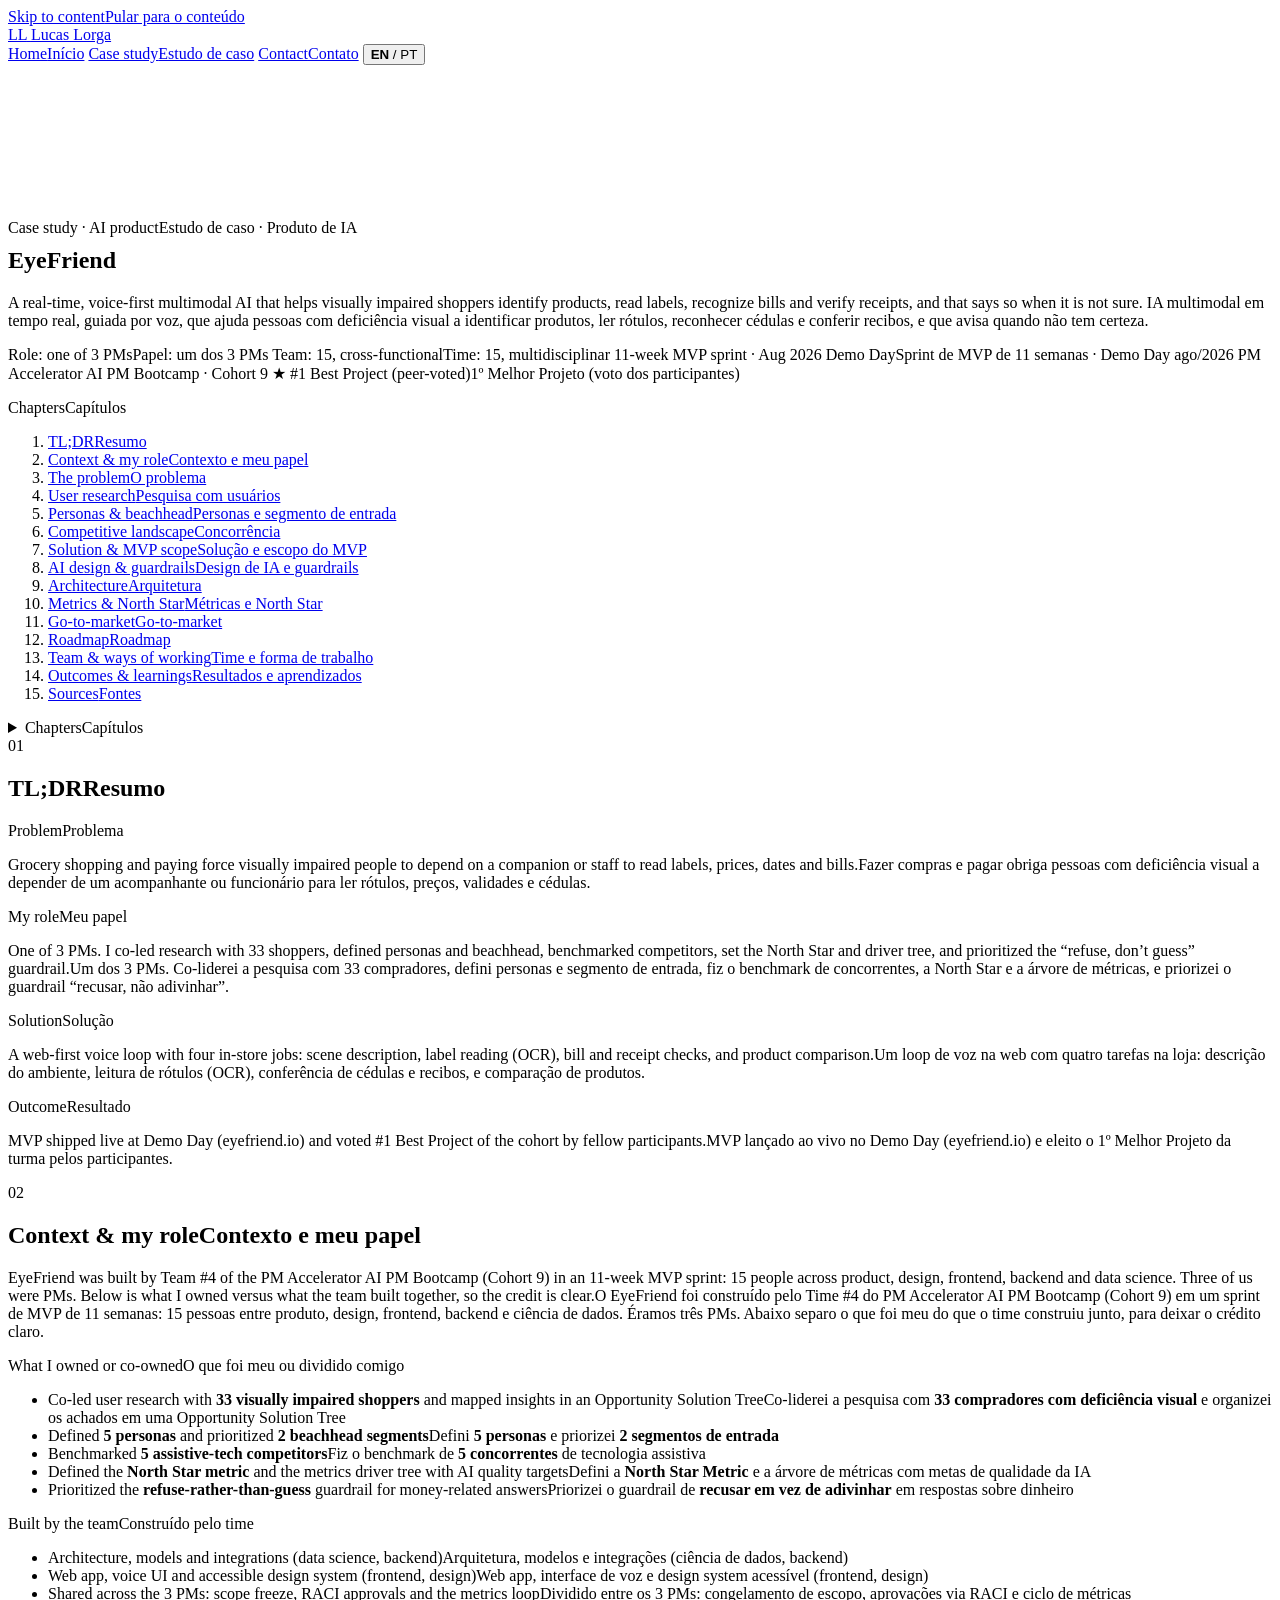
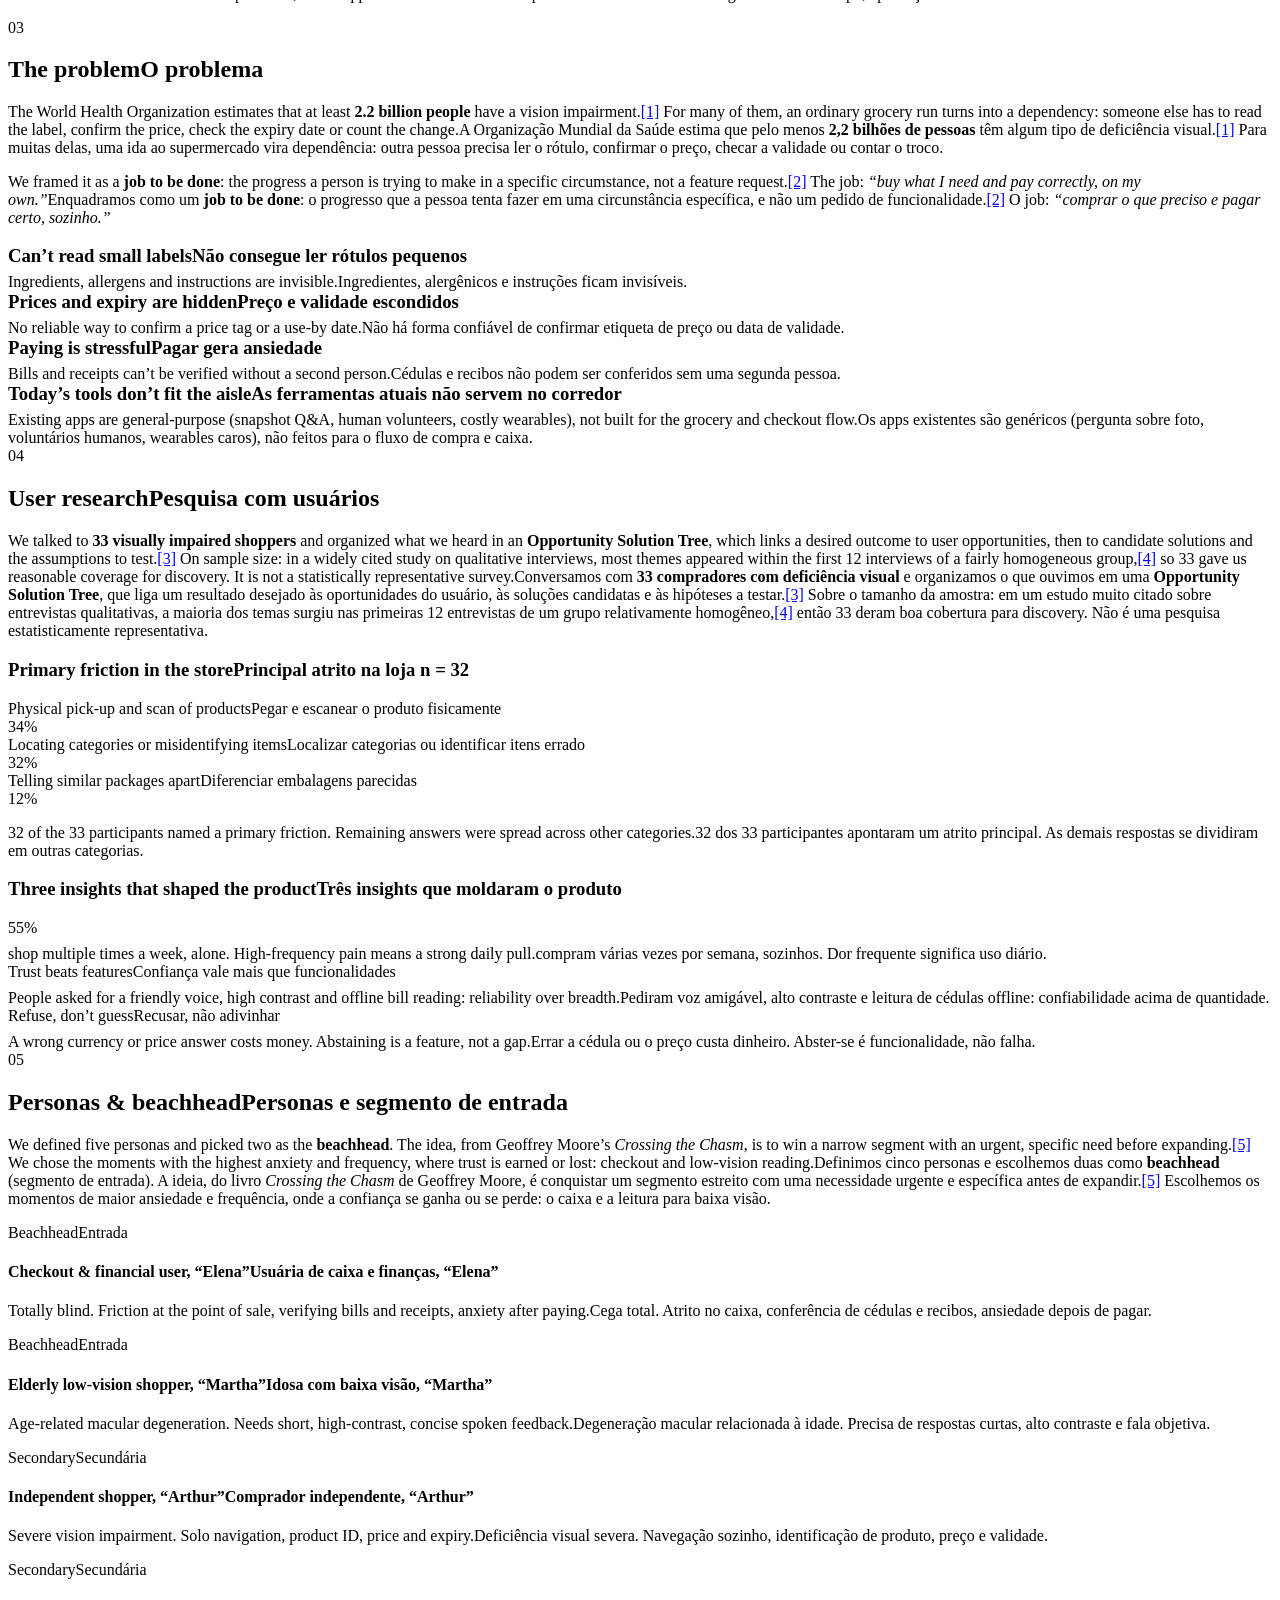
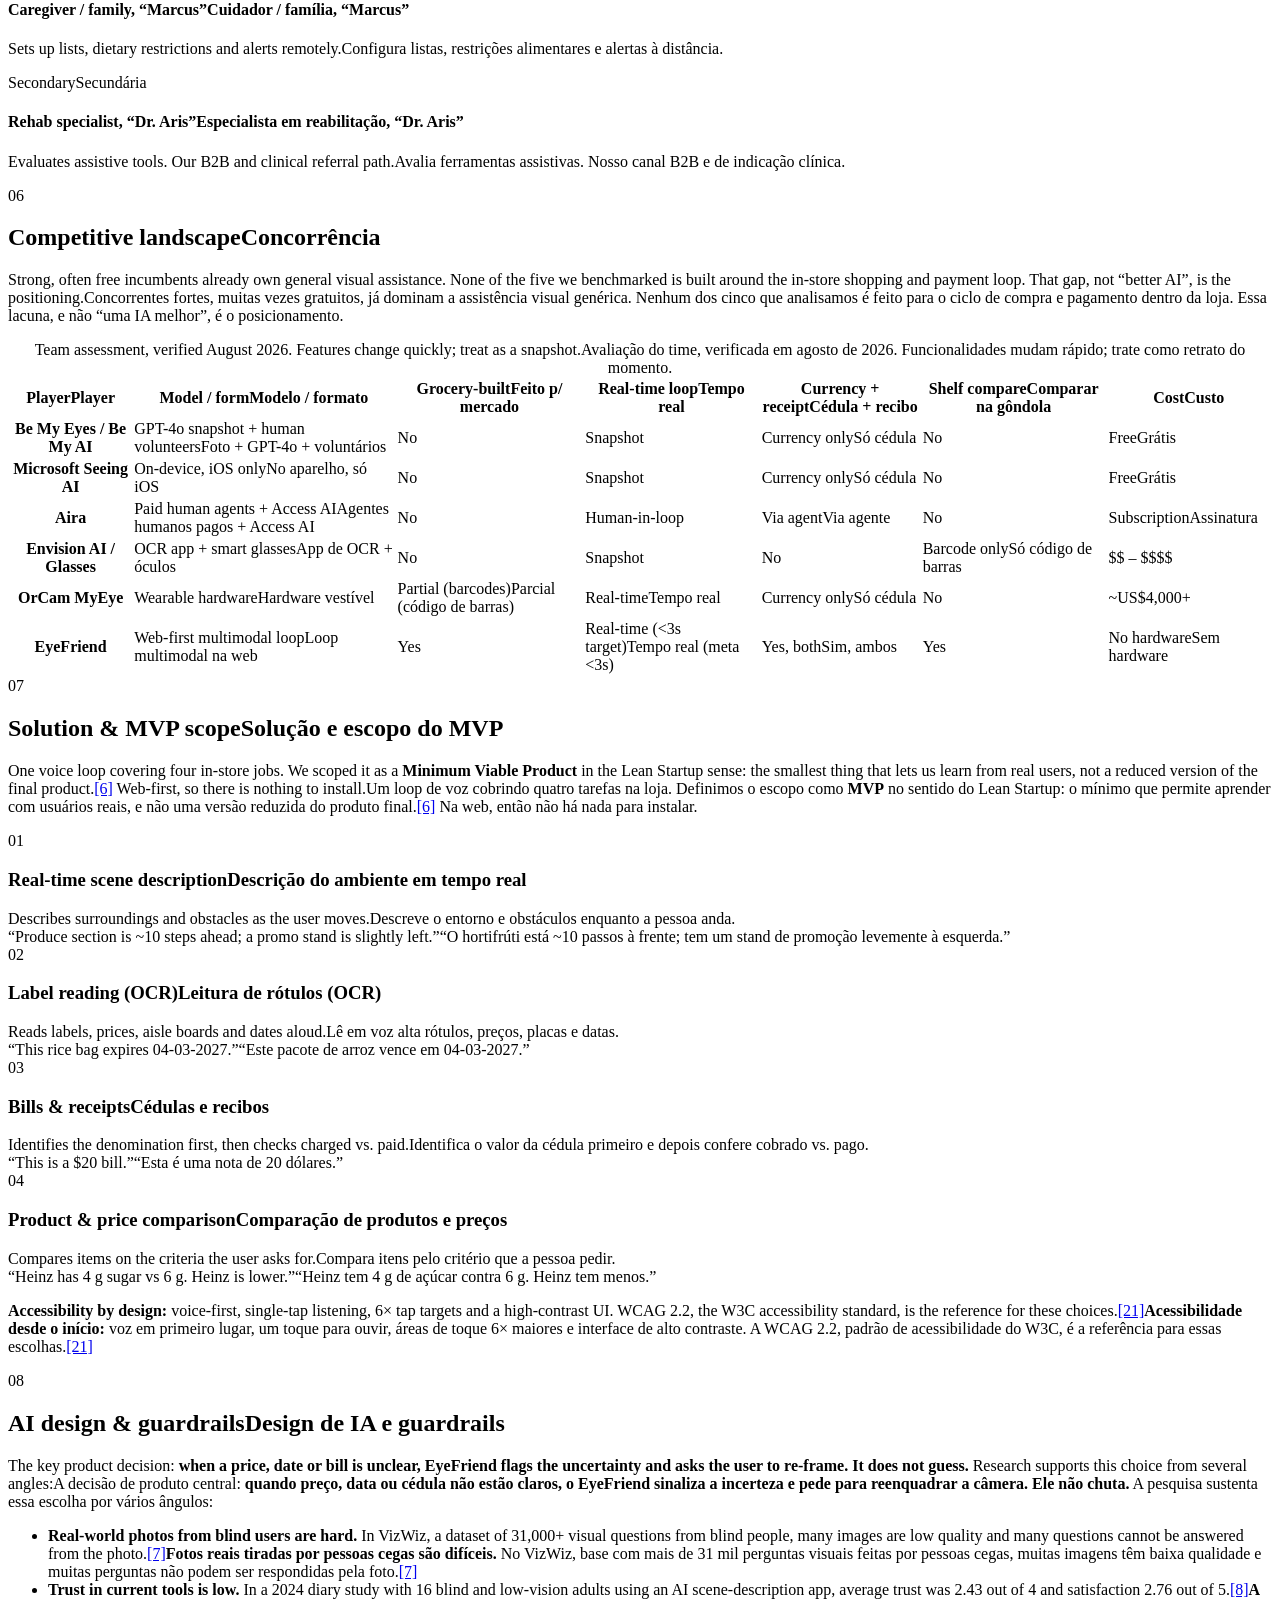
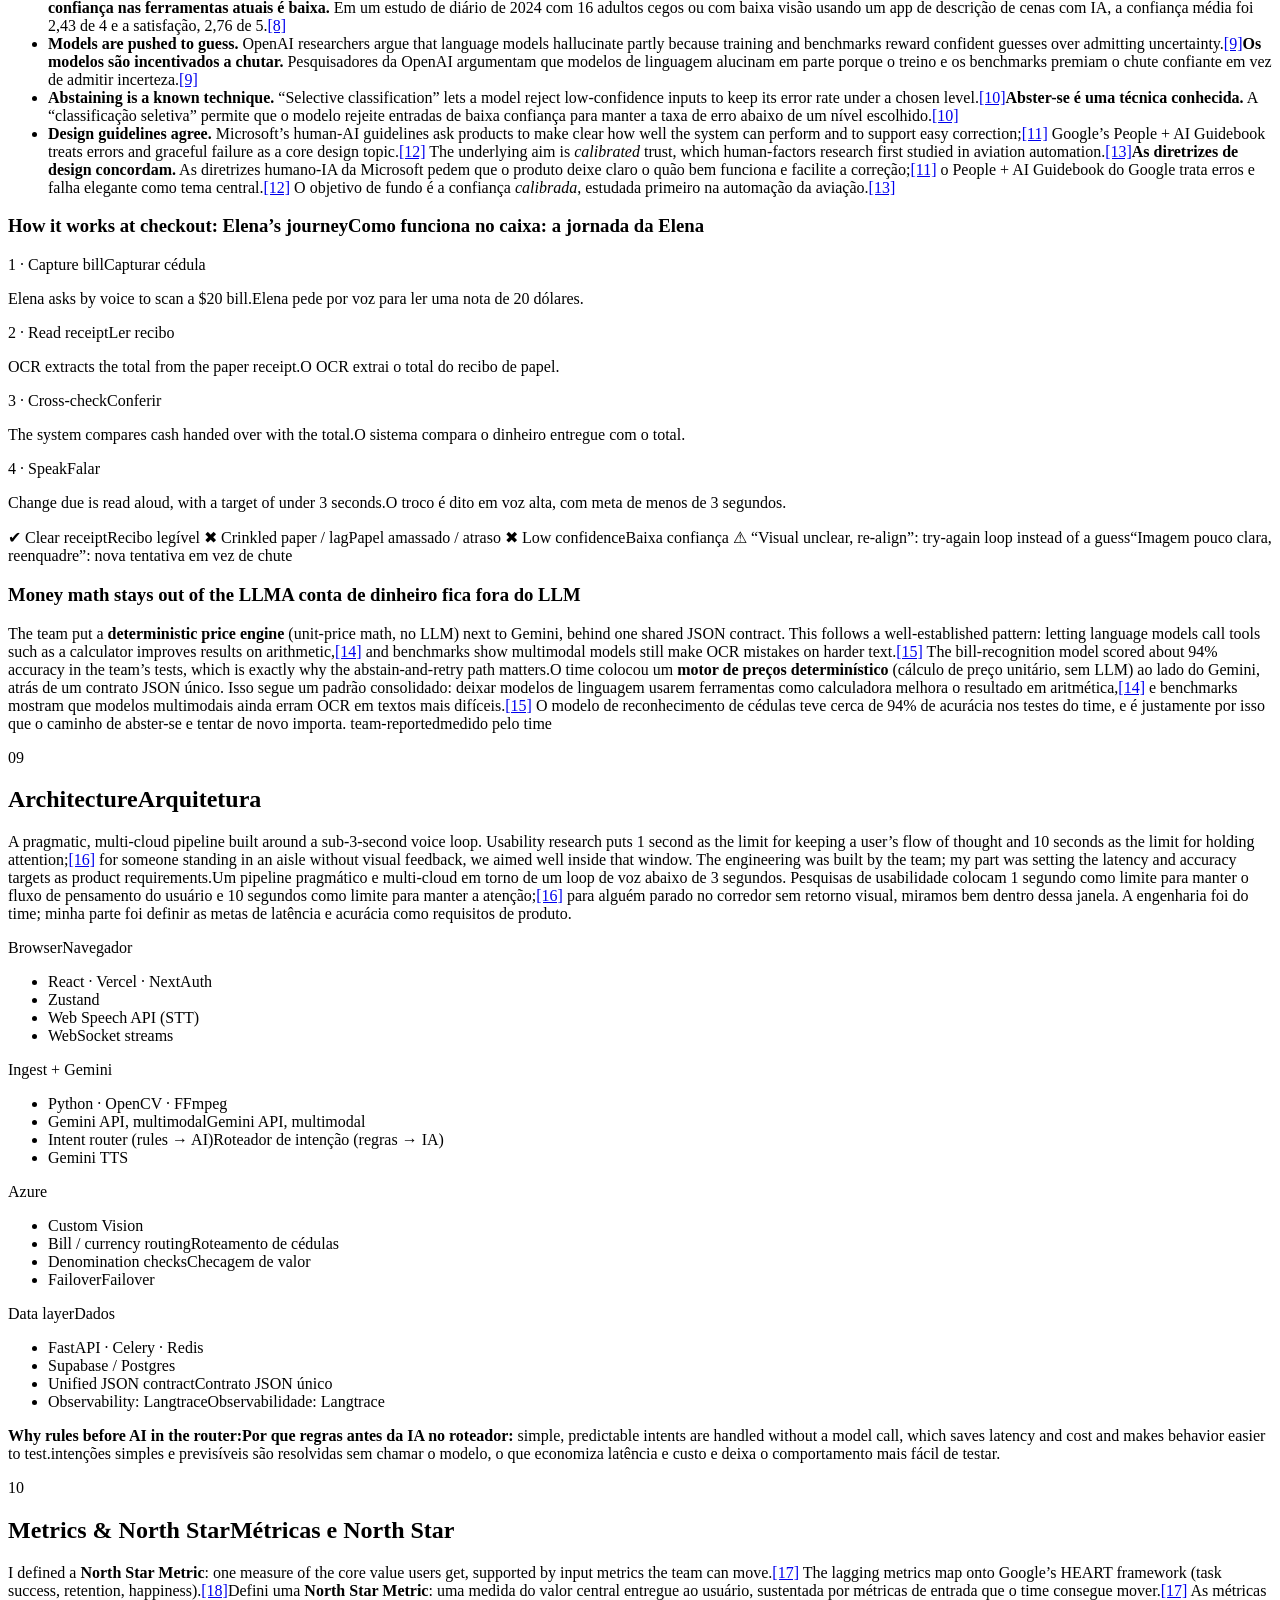
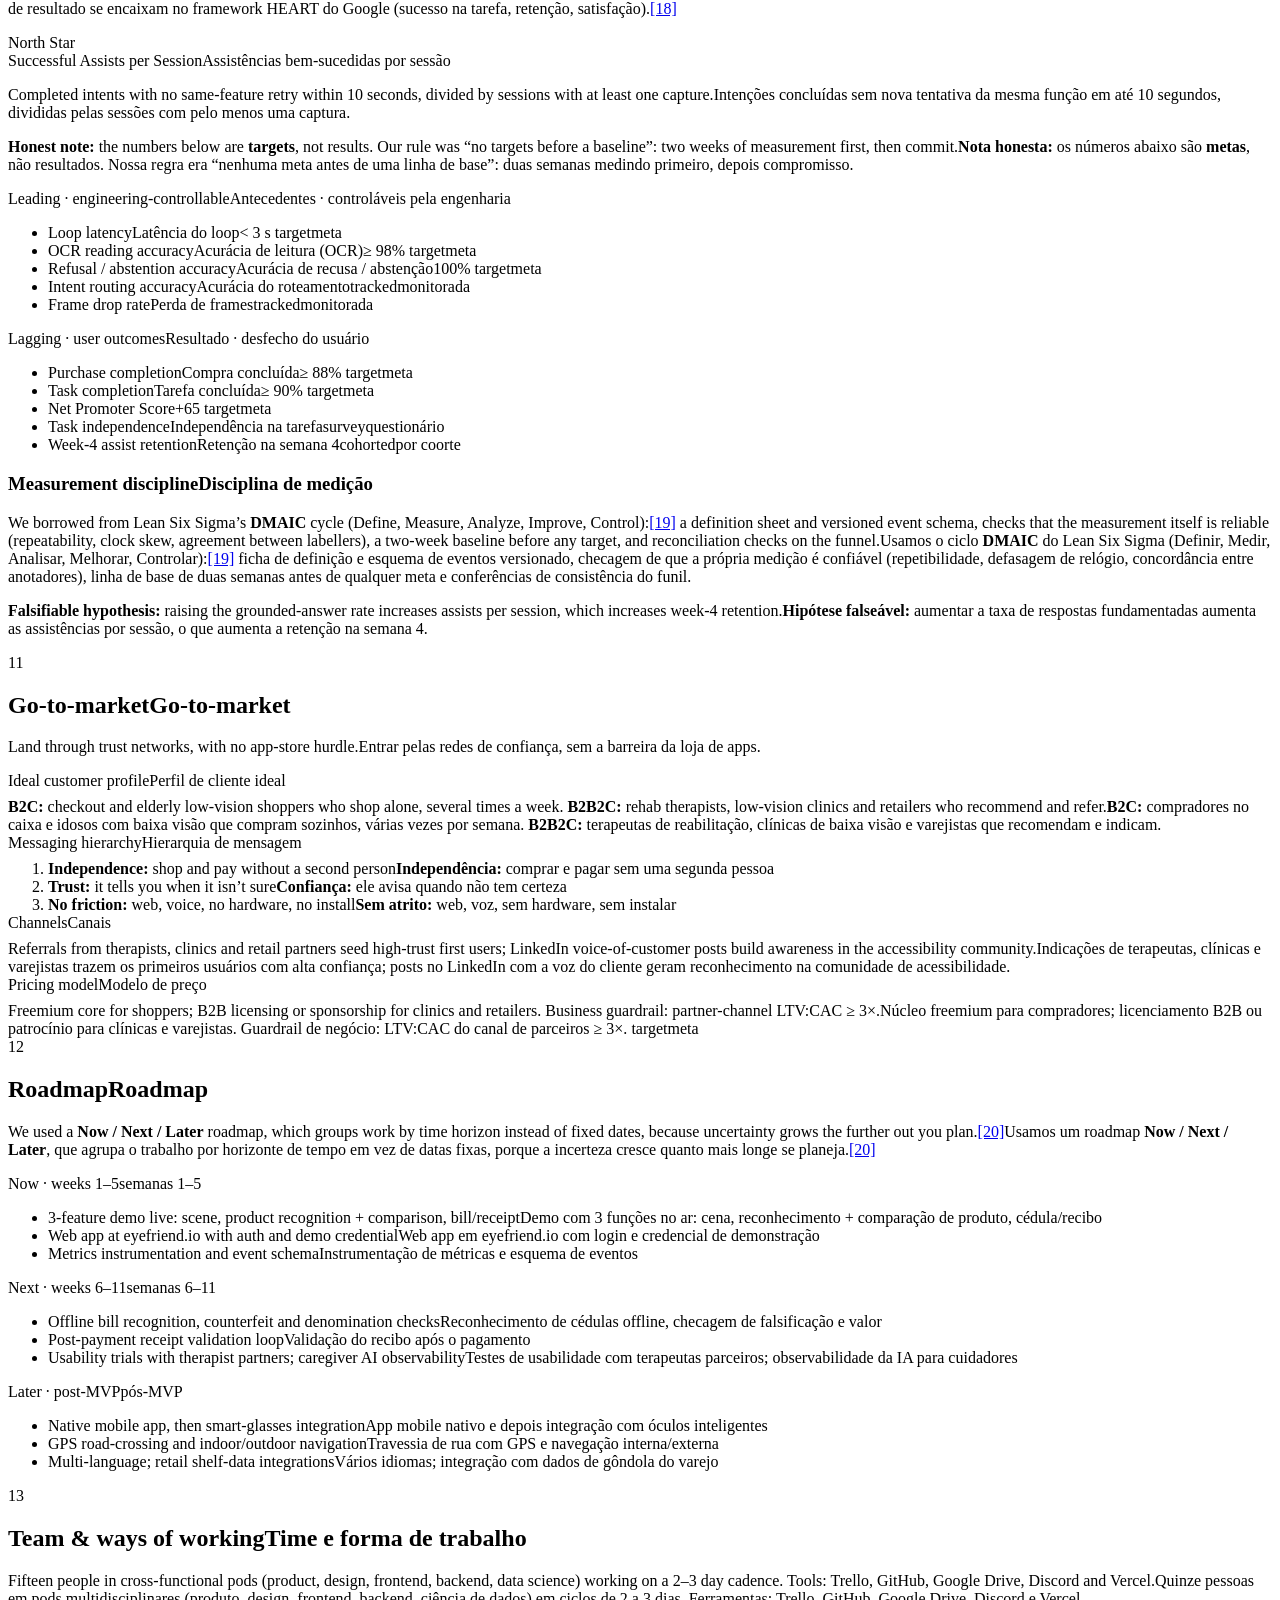
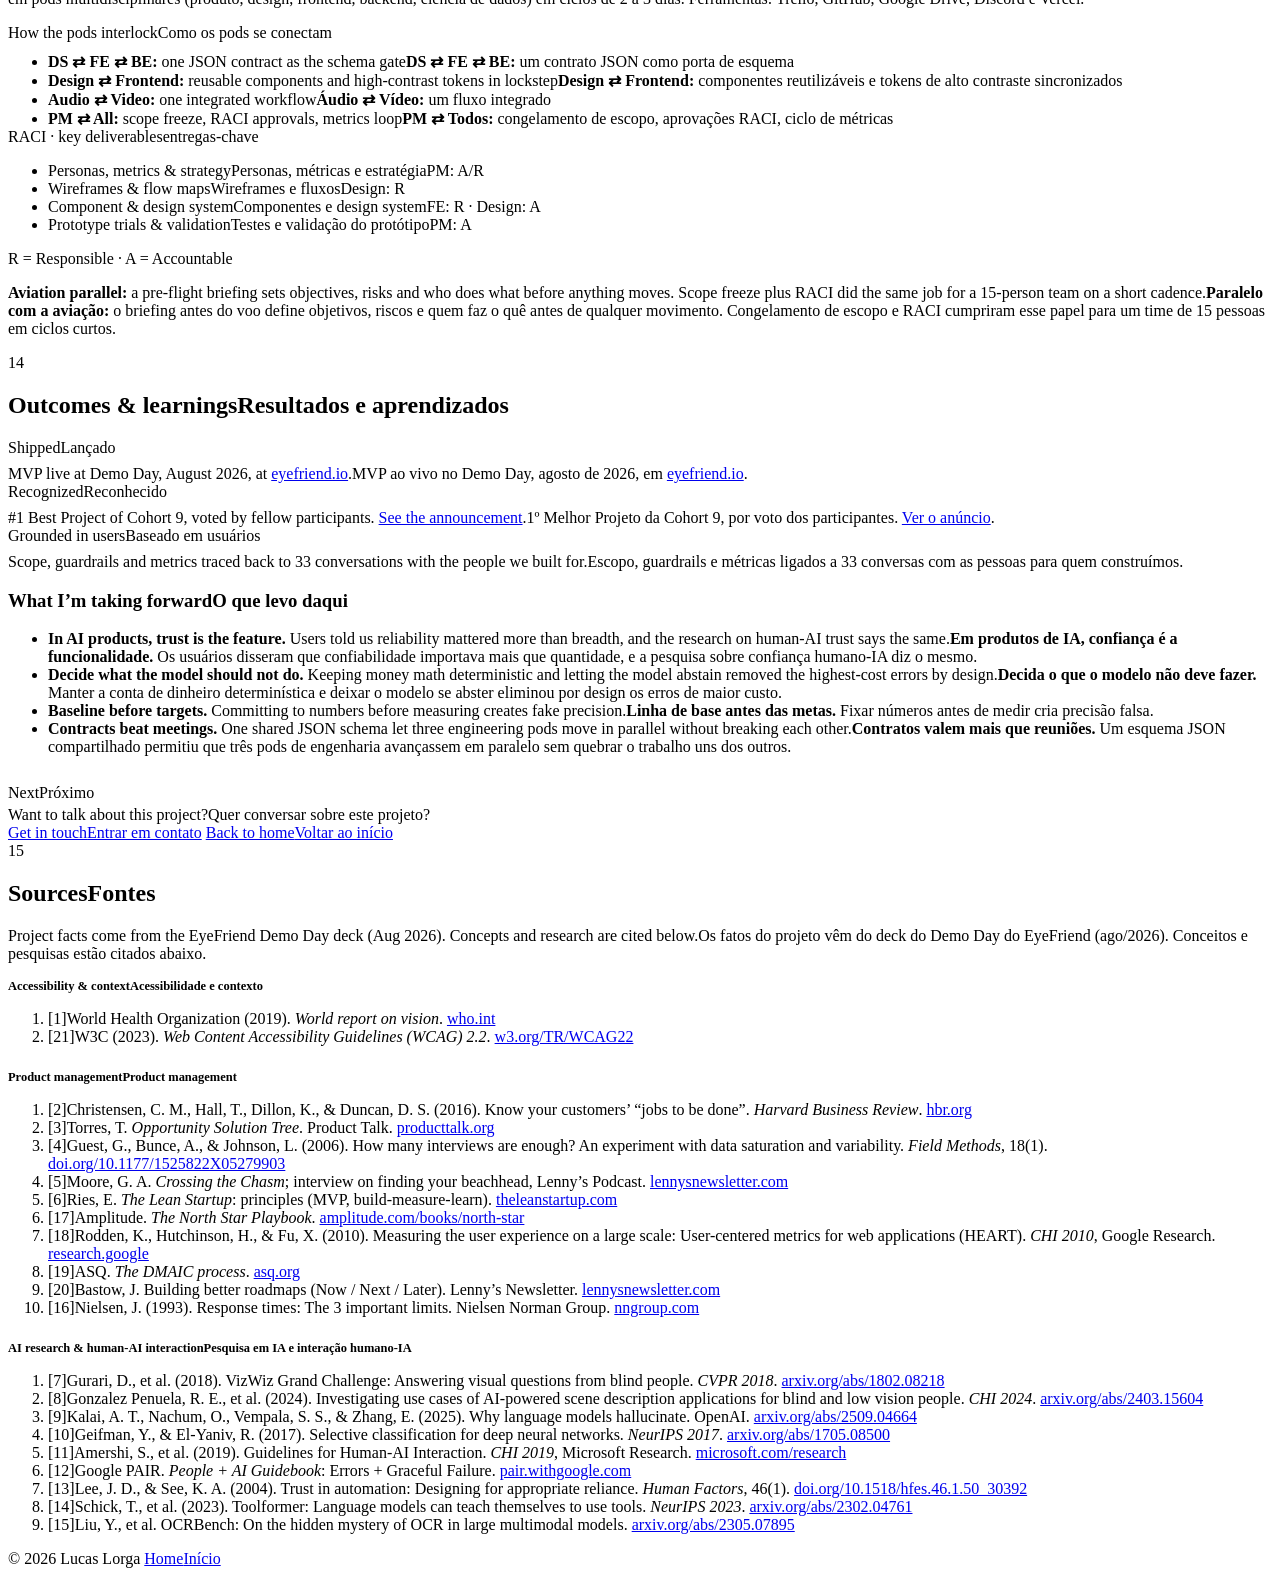
==== eyefriend.html @ 5874d895 "Add files via upload" ====
<!doctype html>
<html lang="en">
<head>
  <meta charset="utf-8">
  <meta name="viewport" content="width=device-width, initial-scale=1">
  <title>EyeFriend Case Study | Lucas Lorga</title>
  <meta name="description" content="EyeFriend: a real-time multimodal AI shopping assistant for visually impaired people. Product case study by Lucas Lorga, one of three PMs.">
  <meta name="theme-color" content="#060d18">
  <meta property="og:type" content="article">
  <meta property="og:title" content="EyeFriend Case Study | Lucas Lorga">
  <meta property="og:description" content="Discovery, guardrails and metrics for a multimodal AI assistant for visually impaired shoppers.">
  <meta property="og:image" content="assets/img/og-image.jpg">
  <link rel="icon" href="assets/img/favicon.svg" type="image/svg+xml">
  <link rel="preconnect" href="https://fonts.googleapis.com">
  <link rel="preconnect" href="https://fonts.gstatic.com" crossorigin>
  <link href="https://fonts.googleapis.com/css2?family=IBM+Plex+Mono:wght@400;500&family=IBM+Plex+Sans:wght@400;500;600&display=swap" rel="stylesheet">
  <link rel="stylesheet" href="assets/css/style.css">
</head>
<body>
  <a class="skip-link" href="#main">
    <span data-lang="en">Skip to content</span><span data-lang="pt">Pular para o conteúdo</span>
  </a>

  <header class="topbar">
    <div class="wrap topbar__inner">
      <a class="brand" href="index.html" aria-label="Lucas Lorga, home">
        <span class="brand__mark" aria-hidden="true">LL</span>
        <span>Lucas Lorga</span>
      </a>
      <nav aria-label="Main">
        <a class="nav-hide-sm" href="index.html"><span data-lang="en">Home</span><span data-lang="pt">Início</span></a>
        <a class="nav-hide-sm" href="eyefriend.html" aria-current="page"><span data-lang="en">Case study</span><span data-lang="pt">Estudo de caso</span></a>
        <a href="index.html#contact"><span data-lang="en">Contact</span><span data-lang="pt">Contato</span></a>
        <button class="lang-toggle" type="button"><b>EN</b> / PT</button>
      </nav>
    </div>
  </header>

  <!-- ================= CASE HERO ================= -->
  <section class="case-hero" aria-labelledby="case-title">
    <div class="hero__bg" aria-hidden="true"></div>
    <canvas id="fx-canvas" aria-hidden="true"></canvas>
    <div class="wrap">
      <span class="hud"><span data-lang="en">Case study · AI product</span><span data-lang="pt">Estudo de caso · Produto de IA</span></span>
      <h1 id="case-title" style="margin-top:10px">EyeFriend</h1>
      <p class="case-hero__lead">
        <span data-lang="en">A real-time, voice-first multimodal AI that helps visually impaired shoppers identify products, read labels, recognize bills and verify receipts, and that says so when it is not sure.</span>
        <span data-lang="pt">IA multimodal em tempo real, guiada por voz, que ajuda pessoas com deficiência visual a identificar produtos, ler rótulos, reconhecer cédulas e conferir recibos, e que avisa quando não tem certeza.</span>
      </p>
      <div class="case-meta">
        <span class="chip"><span data-lang="en">Role: one of 3 PMs</span><span data-lang="pt">Papel: um dos 3 PMs</span></span>
        <span class="chip"><span data-lang="en">Team: 15, cross-functional</span><span data-lang="pt">Time: 15, multidisciplinar</span></span>
        <span class="chip"><span data-lang="en">11-week MVP sprint · Aug 2026 Demo Day</span><span data-lang="pt">Sprint de MVP de 11 semanas · Demo Day ago/2026</span></span>
        <span class="chip">PM Accelerator AI PM Bootcamp · Cohort 9</span>
        <span class="chip" style="color:var(--amber);border-color:rgba(255,181,71,.45)">★ <span data-lang="en">#1 Best Project (peer-voted)</span><span data-lang="pt">1º Melhor Projeto (voto dos participantes)</span></span>
      </div>
    </div>
  </section>

  <div class="wrap">
    <div class="case-layout">

      <!-- ================= LEFT CHAPTER PANEL ================= -->
      <aside class="toc" aria-label="Chapters">
        <p class="toc__title hud"><span data-lang="en">Chapters</span><span data-lang="pt">Capítulos</span></p>
        <nav aria-label="Case study chapters">
          <ol>
            <li><a href="#tldr"><span><span data-lang="en">TL;DR</span><span data-lang="pt">Resumo</span></span></a></li>
            <li><a href="#role"><span><span data-lang="en">Context &amp; my role</span><span data-lang="pt">Contexto e meu papel</span></span></a></li>
            <li><a href="#problem"><span><span data-lang="en">The problem</span><span data-lang="pt">O problema</span></span></a></li>
            <li><a href="#research"><span><span data-lang="en">User research</span><span data-lang="pt">Pesquisa com usuários</span></span></a></li>
            <li><a href="#personas"><span><span data-lang="en">Personas &amp; beachhead</span><span data-lang="pt">Personas e segmento de entrada</span></span></a></li>
            <li><a href="#competition"><span><span data-lang="en">Competitive landscape</span><span data-lang="pt">Concorrência</span></span></a></li>
            <li><a href="#solution"><span><span data-lang="en">Solution &amp; MVP scope</span><span data-lang="pt">Solução e escopo do MVP</span></span></a></li>
            <li><a href="#guardrails"><span><span data-lang="en">AI design &amp; guardrails</span><span data-lang="pt">Design de IA e guardrails</span></span></a></li>
            <li><a href="#architecture"><span><span data-lang="en">Architecture</span><span data-lang="pt">Arquitetura</span></span></a></li>
            <li><a href="#metrics"><span><span data-lang="en">Metrics &amp; North Star</span><span data-lang="pt">Métricas e North Star</span></span></a></li>
            <li><a href="#gtm"><span><span data-lang="en">Go-to-market</span><span data-lang="pt">Go-to-market</span></span></a></li>
            <li><a href="#roadmap"><span><span data-lang="en">Roadmap</span><span data-lang="pt">Roadmap</span></span></a></li>
            <li><a href="#team"><span><span data-lang="en">Team &amp; ways of working</span><span data-lang="pt">Time e forma de trabalho</span></span></a></li>
            <li><a href="#outcomes"><span><span data-lang="en">Outcomes &amp; learnings</span><span data-lang="pt">Resultados e aprendizados</span></span></a></li>
            <li><a href="#sources"><span><span data-lang="en">Sources</span><span data-lang="pt">Fontes</span></span></a></li>
          </ol>
        </nav>
        <div class="toc__progress" aria-hidden="true"><span></span></div>
      </aside>

      <main id="main">
        <!-- Mobile chapter selector -->
        <div class="toc-mobile">
          <details>
            <summary><span data-current><span data-lang="en">Chapters</span><span data-lang="pt">Capítulos</span></span></summary>
            <nav aria-label="Case study chapters (mobile)">
              <ol>
                <li><a href="#tldr"><span><span data-lang="en">TL;DR</span><span data-lang="pt">Resumo</span></span></a></li>
                <li><a href="#role"><span><span data-lang="en">Context &amp; my role</span><span data-lang="pt">Contexto e meu papel</span></span></a></li>
                <li><a href="#problem"><span><span data-lang="en">The problem</span><span data-lang="pt">O problema</span></span></a></li>
                <li><a href="#research"><span><span data-lang="en">User research</span><span data-lang="pt">Pesquisa com usuários</span></span></a></li>
                <li><a href="#personas"><span><span data-lang="en">Personas &amp; beachhead</span><span data-lang="pt">Personas e segmento de entrada</span></span></a></li>
                <li><a href="#competition"><span><span data-lang="en">Competitive landscape</span><span data-lang="pt">Concorrência</span></span></a></li>
                <li><a href="#solution"><span><span data-lang="en">Solution &amp; MVP scope</span><span data-lang="pt">Solução e escopo do MVP</span></span></a></li>
                <li><a href="#guardrails"><span><span data-lang="en">AI design &amp; guardrails</span><span data-lang="pt">Design de IA e guardrails</span></span></a></li>
                <li><a href="#architecture"><span><span data-lang="en">Architecture</span><span data-lang="pt">Arquitetura</span></span></a></li>
                <li><a href="#metrics"><span><span data-lang="en">Metrics &amp; North Star</span><span data-lang="pt">Métricas e North Star</span></span></a></li>
                <li><a href="#gtm"><span><span data-lang="en">Go-to-market</span><span data-lang="pt">Go-to-market</span></span></a></li>
                <li><a href="#roadmap"><span><span data-lang="en">Roadmap</span><span data-lang="pt">Roadmap</span></span></a></li>
                <li><a href="#team"><span><span data-lang="en">Team &amp; ways of working</span><span data-lang="pt">Time e forma de trabalho</span></span></a></li>
                <li><a href="#outcomes"><span><span data-lang="en">Outcomes &amp; learnings</span><span data-lang="pt">Resultados e aprendizados</span></span></a></li>
                <li><a href="#sources"><span><span data-lang="en">Sources</span><span data-lang="pt">Fontes</span></span></a></li>
              </ol>
            </nav>
          </details>
        </div>

        <!-- 01 TL;DR -->
        <section class="chapter" id="tldr" aria-labelledby="h-tldr">
          <span class="chapter__num hud">01</span>
          <h2 id="h-tldr"><span data-lang="en">TL;DR</span><span data-lang="pt">Resumo</span></h2>
          <div class="tldr">
            <div class="card"><span class="hud hud--amber"><span data-lang="en">Problem</span><span data-lang="pt">Problema</span></span>
              <p><span data-lang="en">Grocery shopping and paying force visually impaired people to depend on a companion or staff to read labels, prices, dates and bills.</span><span data-lang="pt">Fazer compras e pagar obriga pessoas com deficiência visual a depender de um acompanhante ou funcionário para ler rótulos, preços, validades e cédulas.</span></p></div>
            <div class="card"><span class="hud hud--amber"><span data-lang="en">My role</span><span data-lang="pt">Meu papel</span></span>
              <p><span data-lang="en">One of 3 PMs. I co-led research with 33 shoppers, defined personas and beachhead, benchmarked competitors, set the North Star and driver tree, and prioritized the “refuse, don’t guess” guardrail.</span><span data-lang="pt">Um dos 3 PMs. Co-liderei a pesquisa com 33 compradores, defini personas e segmento de entrada, fiz o benchmark de concorrentes, a North Star e a árvore de métricas, e priorizei o guardrail “recusar, não adivinhar”.</span></p></div>
            <div class="card"><span class="hud hud--amber"><span data-lang="en">Solution</span><span data-lang="pt">Solução</span></span>
              <p><span data-lang="en">A web-first voice loop with four in-store jobs: scene description, label reading (OCR), bill and receipt checks, and product comparison.</span><span data-lang="pt">Um loop de voz na web com quatro tarefas na loja: descrição do ambiente, leitura de rótulos (OCR), conferência de cédulas e recibos, e comparação de produtos.</span></p></div>
            <div class="card"><span class="hud hud--amber"><span data-lang="en">Outcome</span><span data-lang="pt">Resultado</span></span>
              <p><span data-lang="en">MVP shipped live at Demo Day (eyefriend.io) and voted #1 Best Project of the cohort by fellow participants.</span><span data-lang="pt">MVP lançado ao vivo no Demo Day (eyefriend.io) e eleito o 1º Melhor Projeto da turma pelos participantes.</span></p></div>
          </div>
        </section>

        <!-- 02 ROLE -->
        <section class="chapter" id="role" aria-labelledby="h-role">
          <span class="chapter__num hud">02</span>
          <h2 id="h-role"><span data-lang="en">Context &amp; my role</span><span data-lang="pt">Contexto e meu papel</span></h2>
          <p><span data-lang="en">EyeFriend was built by Team #4 of the PM Accelerator AI PM Bootcamp (Cohort 9) in an 11-week MVP sprint: 15 people across product, design, frontend, backend and data science. Three of us were PMs. Below is what I owned versus what the team built together, so the credit is clear.</span><span data-lang="pt">O EyeFriend foi construído pelo Time #4 do PM Accelerator AI PM Bootcamp (Cohort 9) em um sprint de MVP de 11 semanas: 15 pessoas entre produto, design, frontend, backend e ciência de dados. Éramos três PMs. Abaixo separo o que foi meu do que o time construiu junto, para deixar o crédito claro.</span></p>
          <div class="attrib">
            <div class="card mine">
              <span class="hud hud--amber"><span data-lang="en">What I owned or co-owned</span><span data-lang="pt">O que foi meu ou dividido comigo</span></span>
              <ul>
                <li><span data-lang="en">Co-led user research with <strong>33 visually impaired shoppers</strong> and mapped insights in an Opportunity Solution Tree</span><span data-lang="pt">Co-liderei a pesquisa com <strong>33 compradores com deficiência visual</strong> e organizei os achados em uma Opportunity Solution Tree</span></li>
                <li><span data-lang="en">Defined <strong>5 personas</strong> and prioritized <strong>2 beachhead segments</strong></span><span data-lang="pt">Defini <strong>5 personas</strong> e priorizei <strong>2 segmentos de entrada</strong></span></li>
                <li><span data-lang="en">Benchmarked <strong>5 assistive-tech competitors</strong></span><span data-lang="pt">Fiz o benchmark de <strong>5 concorrentes</strong> de tecnologia assistiva</span></li>
                <li><span data-lang="en">Defined the <strong>North Star metric</strong> and the metrics driver tree with AI quality targets</span><span data-lang="pt">Defini a <strong>North Star Metric</strong> e a árvore de métricas com metas de qualidade da IA</span></li>
                <li><span data-lang="en">Prioritized the <strong>refuse-rather-than-guess</strong> guardrail for money-related answers</span><span data-lang="pt">Priorizei o guardrail de <strong>recusar em vez de adivinhar</strong> em respostas sobre dinheiro</span></li>
              </ul>
            </div>
            <div class="card">
              <span class="hud"><span data-lang="en">Built by the team</span><span data-lang="pt">Construído pelo time</span></span>
              <ul>
                <li><span data-lang="en">Architecture, models and integrations (data science, backend)</span><span data-lang="pt">Arquitetura, modelos e integrações (ciência de dados, backend)</span></li>
                <li><span data-lang="en">Web app, voice UI and accessible design system (frontend, design)</span><span data-lang="pt">Web app, interface de voz e design system acessível (frontend, design)</span></li>
                <li><span data-lang="en">Shared across the 3 PMs: scope freeze, RACI approvals and the metrics loop</span><span data-lang="pt">Dividido entre os 3 PMs: congelamento de escopo, aprovações via RACI e ciclo de métricas</span></li>
              </ul>
            </div>
          </div>
        </section>

        <!-- 03 PROBLEM -->
        <section class="chapter" id="problem" aria-labelledby="h-problem">
          <span class="chapter__num hud">03</span>
          <h2 id="h-problem"><span data-lang="en">The problem</span><span data-lang="pt">O problema</span></h2>
          <p><span data-lang="en">The World Health Organization estimates that at least <strong>2.2 billion people</strong> have a vision impairment.<span class="cite"><a href="#src-1" aria-label="Source 1">[1]</a></span> For many of them, an ordinary grocery run turns into a dependency: someone else has to read the label, confirm the price, check the expiry date or count the change.</span><span data-lang="pt">A Organização Mundial da Saúde estima que pelo menos <strong>2,2 bilhões de pessoas</strong> têm algum tipo de deficiência visual.<span class="cite"><a href="#src-1" aria-label="Fonte 1">[1]</a></span> Para muitas delas, uma ida ao supermercado vira dependência: outra pessoa precisa ler o rótulo, confirmar o preço, checar a validade ou contar o troco.</span></p>
          <p><span data-lang="en">We framed it as a <strong>job to be done</strong>: the progress a person is trying to make in a specific circumstance, not a feature request.<span class="cite"><a href="#src-2" aria-label="Source 2">[2]</a></span> The job: <em>“buy what I need and pay correctly, on my own.”</em></span><span data-lang="pt">Enquadramos como um <strong>job to be done</strong>: o progresso que a pessoa tenta fazer em uma circunstância específica, e não um pedido de funcionalidade.<span class="cite"><a href="#src-2" aria-label="Fonte 2">[2]</a></span> O job: <em>“comprar o que preciso e pagar certo, sozinho.”</em></span></p>
          <div class="grid-2" style="margin-top:18px">
            <div class="card"><h3 style="margin:0"><span data-lang="en">Can’t read small labels</span><span data-lang="pt">Não consegue ler rótulos pequenos</span></h3><p style="margin:6px 0 0"><span data-lang="en">Ingredients, allergens and instructions are invisible.</span><span data-lang="pt">Ingredientes, alergênicos e instruções ficam invisíveis.</span></p></div>
            <div class="card"><h3 style="margin:0"><span data-lang="en">Prices and expiry are hidden</span><span data-lang="pt">Preço e validade escondidos</span></h3><p style="margin:6px 0 0"><span data-lang="en">No reliable way to confirm a price tag or a use-by date.</span><span data-lang="pt">Não há forma confiável de confirmar etiqueta de preço ou data de validade.</span></p></div>
            <div class="card"><h3 style="margin:0"><span data-lang="en">Paying is stressful</span><span data-lang="pt">Pagar gera ansiedade</span></h3><p style="margin:6px 0 0"><span data-lang="en">Bills and receipts can’t be verified without a second person.</span><span data-lang="pt">Cédulas e recibos não podem ser conferidos sem uma segunda pessoa.</span></p></div>
            <div class="card"><h3 style="margin:0"><span data-lang="en">Today’s tools don’t fit the aisle</span><span data-lang="pt">As ferramentas atuais não servem no corredor</span></h3><p style="margin:6px 0 0"><span data-lang="en">Existing apps are general-purpose (snapshot Q&amp;A, human volunteers, costly wearables), not built for the grocery and checkout flow.</span><span data-lang="pt">Os apps existentes são genéricos (pergunta sobre foto, voluntários humanos, wearables caros), não feitos para o fluxo de compra e caixa.</span></p></div>
          </div>
        </section>

        <!-- 04 RESEARCH -->
        <section class="chapter" id="research" aria-labelledby="h-research">
          <span class="chapter__num hud">04</span>
          <h2 id="h-research"><span data-lang="en">User research</span><span data-lang="pt">Pesquisa com usuários</span></h2>
          <p><span data-lang="en">We talked to <strong>33 visually impaired shoppers</strong> and organized what we heard in an <strong>Opportunity Solution Tree</strong>, which links a desired outcome to user opportunities, then to candidate solutions and the assumptions to test.<span class="cite"><a href="#src-3" aria-label="Source 3">[3]</a></span> On sample size: in a widely cited study on qualitative interviews, most themes appeared within the first 12 interviews of a fairly homogeneous group,<span class="cite"><a href="#src-4" aria-label="Source 4">[4]</a></span> so 33 gave us reasonable coverage for discovery. It is not a statistically representative survey.</span><span data-lang="pt">Conversamos com <strong>33 compradores com deficiência visual</strong> e organizamos o que ouvimos em uma <strong>Opportunity Solution Tree</strong>, que liga um resultado desejado às oportunidades do usuário, às soluções candidatas e às hipóteses a testar.<span class="cite"><a href="#src-3" aria-label="Fonte 3">[3]</a></span> Sobre o tamanho da amostra: em um estudo muito citado sobre entrevistas qualitativas, a maioria dos temas surgiu nas primeiras 12 entrevistas de um grupo relativamente homogêneo,<span class="cite"><a href="#src-4" aria-label="Fonte 4">[4]</a></span> então 33 deram boa cobertura para discovery. Não é uma pesquisa estatisticamente representativa.</span></p>

          <h3><span data-lang="en">Primary friction in the store</span><span data-lang="pt">Principal atrito na loja</span> <span class="label-tag label-tag--measured">n = 32</span></h3>
          <div class="bars" role="list">
            <div class="bar__row" role="listitem">
              <span class="bar__label"><span data-lang="en">Physical pick-up and scan of products</span><span data-lang="pt">Pegar e escanear o produto fisicamente</span></span>
              <div class="bar__track"><div class="bar__fill" data-value="34"></div></div><span class="bar__val">34%</span>
            </div>
            <div class="bar__row" role="listitem">
              <span class="bar__label"><span data-lang="en">Locating categories or misidentifying items</span><span data-lang="pt">Localizar categorias ou identificar itens errado</span></span>
              <div class="bar__track"><div class="bar__fill" data-value="32"></div></div><span class="bar__val">32%</span>
            </div>
            <div class="bar__row" role="listitem">
              <span class="bar__label"><span data-lang="en">Telling similar packages apart</span><span data-lang="pt">Diferenciar embalagens parecidas</span></span>
              <div class="bar__track"><div class="bar__fill" data-value="12"></div></div><span class="bar__val">12%</span>
            </div>
          </div>
          <p class="footnote"><span data-lang="en">32 of the 33 participants named a primary friction. Remaining answers were spread across other categories.</span><span data-lang="pt">32 dos 33 participantes apontaram um atrito principal. As demais respostas se dividiram em outras categorias.</span></p>

          <h3><span data-lang="en">Three insights that shaped the product</span><span data-lang="pt">Três insights que moldaram o produto</span></h3>
          <div class="grid-3">
            <div class="card"><span class="hud">55%</span><p style="margin:8px 0 0"><span data-lang="en">shop multiple times a week, alone. High-frequency pain means a strong daily pull.</span><span data-lang="pt">compram várias vezes por semana, sozinhos. Dor frequente significa uso diário.</span></p></div>
            <div class="card"><span class="hud"><span data-lang="en">Trust beats features</span><span data-lang="pt">Confiança vale mais que funcionalidades</span></span><p style="margin:8px 0 0"><span data-lang="en">People asked for a friendly voice, high contrast and offline bill reading: reliability over breadth.</span><span data-lang="pt">Pediram voz amigável, alto contraste e leitura de cédulas offline: confiabilidade acima de quantidade.</span></p></div>
            <div class="card"><span class="hud"><span data-lang="en">Refuse, don’t guess</span><span data-lang="pt">Recusar, não adivinhar</span></span><p style="margin:8px 0 0"><span data-lang="en">A wrong currency or price answer costs money. Abstaining is a feature, not a gap.</span><span data-lang="pt">Errar a cédula ou o preço custa dinheiro. Abster-se é funcionalidade, não falha.</span></p></div>
          </div>
        </section>

        <!-- 05 PERSONAS -->
        <section class="chapter" id="personas" aria-labelledby="h-personas">
          <span class="chapter__num hud">05</span>
          <h2 id="h-personas"><span data-lang="en">Personas &amp; beachhead</span><span data-lang="pt">Personas e segmento de entrada</span></h2>
          <p><span data-lang="en">We defined five personas and picked two as the <strong>beachhead</strong>. The idea, from Geoffrey Moore’s <em>Crossing the Chasm</em>, is to win a narrow segment with an urgent, specific need before expanding.<span class="cite"><a href="#src-5" aria-label="Source 5">[5]</a></span> We chose the moments with the highest anxiety and frequency, where trust is earned or lost: checkout and low-vision reading.</span><span data-lang="pt">Definimos cinco personas e escolhemos duas como <strong>beachhead</strong> (segmento de entrada). A ideia, do livro <em>Crossing the Chasm</em> de Geoffrey Moore, é conquistar um segmento estreito com uma necessidade urgente e específica antes de expandir.<span class="cite"><a href="#src-5" aria-label="Fonte 5">[5]</a></span> Escolhemos os momentos de maior ansiedade e frequência, onde a confiança se ganha ou se perde: o caixa e a leitura para baixa visão.</span></p>
          <div class="personas">
            <div class="card persona persona--wedge"><span class="badge"><span data-lang="en">Beachhead</span><span data-lang="pt">Entrada</span></span><h4><span data-lang="en">Checkout &amp; financial user, “Elena”</span><span data-lang="pt">Usuária de caixa e finanças, “Elena”</span></h4><p><span data-lang="en">Totally blind. Friction at the point of sale, verifying bills and receipts, anxiety after paying.</span><span data-lang="pt">Cega total. Atrito no caixa, conferência de cédulas e recibos, ansiedade depois de pagar.</span></p></div>
            <div class="card persona persona--wedge"><span class="badge"><span data-lang="en">Beachhead</span><span data-lang="pt">Entrada</span></span><h4><span data-lang="en">Elderly low-vision shopper, “Martha”</span><span data-lang="pt">Idosa com baixa visão, “Martha”</span></h4><p><span data-lang="en">Age-related macular degeneration. Needs short, high-contrast, concise spoken feedback.</span><span data-lang="pt">Degeneração macular relacionada à idade. Precisa de respostas curtas, alto contraste e fala objetiva.</span></p></div>
            <div class="card persona"><span class="hud hud--muted"><span data-lang="en">Secondary</span><span data-lang="pt">Secundária</span></span><h4><span data-lang="en">Independent shopper, “Arthur”</span><span data-lang="pt">Comprador independente, “Arthur”</span></h4><p><span data-lang="en">Severe vision impairment. Solo navigation, product ID, price and expiry.</span><span data-lang="pt">Deficiência visual severa. Navegação sozinho, identificação de produto, preço e validade.</span></p></div>
            <div class="card persona"><span class="hud hud--muted"><span data-lang="en">Secondary</span><span data-lang="pt">Secundária</span></span><h4><span data-lang="en">Caregiver / family, “Marcus”</span><span data-lang="pt">Cuidador / família, “Marcus”</span></h4><p><span data-lang="en">Sets up lists, dietary restrictions and alerts remotely.</span><span data-lang="pt">Configura listas, restrições alimentares e alertas à distância.</span></p></div>
            <div class="card persona"><span class="hud hud--muted"><span data-lang="en">Secondary</span><span data-lang="pt">Secundária</span></span><h4><span data-lang="en">Rehab specialist, “Dr. Aris”</span><span data-lang="pt">Especialista em reabilitação, “Dr. Aris”</span></h4><p><span data-lang="en">Evaluates assistive tools. Our B2B and clinical referral path.</span><span data-lang="pt">Avalia ferramentas assistivas. Nosso canal B2B e de indicação clínica.</span></p></div>
          </div>
        </section>

        <!-- 06 COMPETITION -->
        <section class="chapter" id="competition" aria-labelledby="h-competition">
          <span class="chapter__num hud">06</span>
          <h2 id="h-competition"><span data-lang="en">Competitive landscape</span><span data-lang="pt">Concorrência</span></h2>
          <p><span data-lang="en">Strong, often free incumbents already own general visual assistance. None of the five we benchmarked is built around the in-store shopping and payment loop. That gap, not “better AI”, is the positioning.</span><span data-lang="pt">Concorrentes fortes, muitas vezes gratuitos, já dominam a assistência visual genérica. Nenhum dos cinco que analisamos é feito para o ciclo de compra e pagamento dentro da loja. Essa lacuna, e não “uma IA melhor”, é o posicionamento.</span></p>
          <div class="table-wrap">
            <table>
              <caption><span data-lang="en">Team assessment, verified August 2026. Features change quickly; treat as a snapshot.</span><span data-lang="pt">Avaliação do time, verificada em agosto de 2026. Funcionalidades mudam rápido; trate como retrato do momento.</span></caption>
              <thead>
                <tr>
                  <th scope="col"><span data-lang="en">Player</span><span data-lang="pt">Player</span></th>
                  <th scope="col"><span data-lang="en">Model / form</span><span data-lang="pt">Modelo / formato</span></th>
                  <th scope="col"><span data-lang="en">Grocery-built</span><span data-lang="pt">Feito p/ mercado</span></th>
                  <th scope="col"><span data-lang="en">Real-time loop</span><span data-lang="pt">Tempo real</span></th>
                  <th scope="col"><span data-lang="en">Currency + receipt</span><span data-lang="pt">Cédula + recibo</span></th>
                  <th scope="col"><span data-lang="en">Shelf compare</span><span data-lang="pt">Comparar na gôndola</span></th>
                  <th scope="col"><span data-lang="en">Cost</span><span data-lang="pt">Custo</span></th>
                </tr>
              </thead>
              <tbody>
                <tr><th scope="row">Be My Eyes / Be My AI</th><td><span data-lang="en">GPT-4o snapshot + human volunteers</span><span data-lang="pt">Foto + GPT-4o + voluntários</span></td><td class="no">No</td><td>Snapshot</td><td><span data-lang="en">Currency only</span><span data-lang="pt">Só cédula</span></td><td class="no">No</td><td><span data-lang="en">Free</span><span data-lang="pt">Grátis</span></td></tr>
                <tr><th scope="row">Microsoft Seeing AI</th><td><span data-lang="en">On-device, iOS only</span><span data-lang="pt">No aparelho, só iOS</span></td><td class="no">No</td><td>Snapshot</td><td><span data-lang="en">Currency only</span><span data-lang="pt">Só cédula</span></td><td class="no">No</td><td><span data-lang="en">Free</span><span data-lang="pt">Grátis</span></td></tr>
                <tr><th scope="row">Aira</th><td><span data-lang="en">Paid human agents + Access AI</span><span data-lang="pt">Agentes humanos pagos + Access AI</span></td><td class="no">No</td><td>Human-in-loop</td><td><span data-lang="en">Via agent</span><span data-lang="pt">Via agente</span></td><td class="no">No</td><td><span data-lang="en">Subscription</span><span data-lang="pt">Assinatura</span></td></tr>
                <tr><th scope="row">Envision AI / Glasses</th><td><span data-lang="en">OCR app + smart glasses</span><span data-lang="pt">App de OCR + óculos</span></td><td class="no">No</td><td>Snapshot</td><td class="no">No</td><td><span data-lang="en">Barcode only</span><span data-lang="pt">Só código de barras</span></td><td>$$ – $$$$</td></tr>
                <tr><th scope="row">OrCam MyEye</th><td><span data-lang="en">Wearable hardware</span><span data-lang="pt">Hardware vestível</span></td><td><span data-lang="en">Partial (barcodes)</span><span data-lang="pt">Parcial (código de barras)</span></td><td><span data-lang="en">Real-time</span><span data-lang="pt">Tempo real</span></td><td><span data-lang="en">Currency only</span><span data-lang="pt">Só cédula</span></td><td class="no">No</td><td>~US$4,000+</td></tr>
                <tr class="is-us"><th scope="row">EyeFriend</th><td><span data-lang="en">Web-first multimodal loop</span><span data-lang="pt">Loop multimodal na web</span></td><td class="yes">Yes</td><td><span data-lang="en">Real-time (&lt;3s target)</span><span data-lang="pt">Tempo real (meta &lt;3s)</span></td><td class="yes"><span data-lang="en">Yes, both</span><span data-lang="pt">Sim, ambos</span></td><td class="yes">Yes</td><td><span data-lang="en">No hardware</span><span data-lang="pt">Sem hardware</span></td></tr>
              </tbody>
            </table>
          </div>
        </section>

        <!-- 07 SOLUTION -->
        <section class="chapter" id="solution" aria-labelledby="h-solution">
          <span class="chapter__num hud">07</span>
          <h2 id="h-solution"><span data-lang="en">Solution &amp; MVP scope</span><span data-lang="pt">Solução e escopo do MVP</span></h2>
          <p><span data-lang="en">One voice loop covering four in-store jobs. We scoped it as a <strong>Minimum Viable Product</strong> in the Lean Startup sense: the smallest thing that lets us learn from real users, not a reduced version of the final product.<span class="cite"><a href="#src-6" aria-label="Source 6">[6]</a></span> Web-first, so there is nothing to install.</span><span data-lang="pt">Um loop de voz cobrindo quatro tarefas na loja. Definimos o escopo como <strong>MVP</strong> no sentido do Lean Startup: o mínimo que permite aprender com usuários reais, e não uma versão reduzida do produto final.<span class="cite"><a href="#src-6" aria-label="Fonte 6">[6]</a></span> Na web, então não há nada para instalar.</span></p>
          <div class="features">
            <div class="card"><span class="hud">01</span><h3><span data-lang="en">Real-time scene description</span><span data-lang="pt">Descrição do ambiente em tempo real</span></h3><p style="margin:0"><span data-lang="en">Describes surroundings and obstacles as the user moves.</span><span data-lang="pt">Descreve o entorno e obstáculos enquanto a pessoa anda.</span></p><div class="quote-ui"><span data-lang="en">“Produce section is ~10 steps ahead; a promo stand is slightly left.”</span><span data-lang="pt">“O hortifrúti está ~10 passos à frente; tem um stand de promoção levemente à esquerda.”</span></div></div>
            <div class="card"><span class="hud">02</span><h3><span data-lang="en">Label reading (OCR)</span><span data-lang="pt">Leitura de rótulos (OCR)</span></h3><p style="margin:0"><span data-lang="en">Reads labels, prices, aisle boards and dates aloud.</span><span data-lang="pt">Lê em voz alta rótulos, preços, placas e datas.</span></p><div class="quote-ui"><span data-lang="en">“This rice bag expires 04-03-2027.”</span><span data-lang="pt">“Este pacote de arroz vence em 04-03-2027.”</span></div></div>
            <div class="card"><span class="hud">03</span><h3><span data-lang="en">Bills &amp; receipts</span><span data-lang="pt">Cédulas e recibos</span></h3><p style="margin:0"><span data-lang="en">Identifies the denomination first, then checks charged vs. paid.</span><span data-lang="pt">Identifica o valor da cédula primeiro e depois confere cobrado vs. pago.</span></p><div class="quote-ui"><span data-lang="en">“This is a $20 bill.”</span><span data-lang="pt">“Esta é uma nota de 20 dólares.”</span></div></div>
            <div class="card"><span class="hud">04</span><h3><span data-lang="en">Product &amp; price comparison</span><span data-lang="pt">Comparação de produtos e preços</span></h3><p style="margin:0"><span data-lang="en">Compares items on the criteria the user asks for.</span><span data-lang="pt">Compara itens pelo critério que a pessoa pedir.</span></p><div class="quote-ui"><span data-lang="en">“Heinz has 4 g sugar vs 6 g. Heinz is lower.”</span><span data-lang="pt">“Heinz tem 4 g de açúcar contra 6 g. Heinz tem menos.”</span></div></div>
          </div>
          <div class="callout callout--cyan"><p><span data-lang="en"><strong>Accessibility by design:</strong> voice-first, single-tap listening, 6× tap targets and a high-contrast UI. WCAG 2.2, the W3C accessibility standard, is the reference for these choices.<span class="cite"><a href="#src-21" aria-label="Source 21">[21]</a></span></span><span data-lang="pt"><strong>Acessibilidade desde o início:</strong> voz em primeiro lugar, um toque para ouvir, áreas de toque 6× maiores e interface de alto contraste. A WCAG 2.2, padrão de acessibilidade do W3C, é a referência para essas escolhas.<span class="cite"><a href="#src-21" aria-label="Fonte 21">[21]</a></span></span></p></div>
        </section>

        <!-- 08 GUARDRAILS -->
        <section class="chapter" id="guardrails" aria-labelledby="h-guardrails">
          <span class="chapter__num hud">08</span>
          <h2 id="h-guardrails"><span data-lang="en">AI design &amp; guardrails</span><span data-lang="pt">Design de IA e guardrails</span></h2>
          <p><span data-lang="en">The key product decision: <strong>when a price, date or bill is unclear, EyeFriend flags the uncertainty and asks the user to re-frame. It does not guess.</strong> Research supports this choice from several angles:</span><span data-lang="pt">A decisão de produto central: <strong>quando preço, data ou cédula não estão claros, o EyeFriend sinaliza a incerteza e pede para reenquadrar a câmera. Ele não chuta.</strong> A pesquisa sustenta essa escolha por vários ângulos:</span></p>
          <ul>
            <li><span data-lang="en"><strong>Real-world photos from blind users are hard.</strong> In VizWiz, a dataset of 31,000+ visual questions from blind people, many images are low quality and many questions cannot be answered from the photo.<span class="cite"><a href="#src-7" aria-label="Source 7">[7]</a></span></span><span data-lang="pt"><strong>Fotos reais tiradas por pessoas cegas são difíceis.</strong> No VizWiz, base com mais de 31 mil perguntas visuais feitas por pessoas cegas, muitas imagens têm baixa qualidade e muitas perguntas não podem ser respondidas pela foto.<span class="cite"><a href="#src-7" aria-label="Fonte 7">[7]</a></span></span></li>
            <li><span data-lang="en"><strong>Trust in current tools is low.</strong> In a 2024 diary study with 16 blind and low-vision adults using an AI scene-description app, average trust was 2.43 out of 4 and satisfaction 2.76 out of 5.<span class="cite"><a href="#src-8" aria-label="Source 8">[8]</a></span></span><span data-lang="pt"><strong>A confiança nas ferramentas atuais é baixa.</strong> Em um estudo de diário de 2024 com 16 adultos cegos ou com baixa visão usando um app de descrição de cenas com IA, a confiança média foi 2,43 de 4 e a satisfação, 2,76 de 5.<span class="cite"><a href="#src-8" aria-label="Fonte 8">[8]</a></span></span></li>
            <li><span data-lang="en"><strong>Models are pushed to guess.</strong> OpenAI researchers argue that language models hallucinate partly because training and benchmarks reward confident guesses over admitting uncertainty.<span class="cite"><a href="#src-9" aria-label="Source 9">[9]</a></span></span><span data-lang="pt"><strong>Os modelos são incentivados a chutar.</strong> Pesquisadores da OpenAI argumentam que modelos de linguagem alucinam em parte porque o treino e os benchmarks premiam o chute confiante em vez de admitir incerteza.<span class="cite"><a href="#src-9" aria-label="Fonte 9">[9]</a></span></span></li>
            <li><span data-lang="en"><strong>Abstaining is a known technique.</strong> “Selective classification” lets a model reject low-confidence inputs to keep its error rate under a chosen level.<span class="cite"><a href="#src-10" aria-label="Source 10">[10]</a></span></span><span data-lang="pt"><strong>Abster-se é uma técnica conhecida.</strong> A “classificação seletiva” permite que o modelo rejeite entradas de baixa confiança para manter a taxa de erro abaixo de um nível escolhido.<span class="cite"><a href="#src-10" aria-label="Fonte 10">[10]</a></span></span></li>
            <li><span data-lang="en"><strong>Design guidelines agree.</strong> Microsoft’s human-AI guidelines ask products to make clear how well the system can perform and to support easy correction;<span class="cite"><a href="#src-11" aria-label="Source 11">[11]</a></span> Google’s People + AI Guidebook treats errors and graceful failure as a core design topic.<span class="cite"><a href="#src-12" aria-label="Source 12">[12]</a></span> The underlying aim is <em>calibrated</em> trust, which human-factors research first studied in aviation automation.<span class="cite"><a href="#src-13" aria-label="Source 13">[13]</a></span></span><span data-lang="pt"><strong>As diretrizes de design concordam.</strong> As diretrizes humano-IA da Microsoft pedem que o produto deixe claro o quão bem funciona e facilite a correção;<span class="cite"><a href="#src-11" aria-label="Fonte 11">[11]</a></span> o People + AI Guidebook do Google trata erros e falha elegante como tema central.<span class="cite"><a href="#src-12" aria-label="Fonte 12">[12]</a></span> O objetivo de fundo é a confiança <em>calibrada</em>, estudada primeiro na automação da aviação.<span class="cite"><a href="#src-13" aria-label="Fonte 13">[13]</a></span></span></li>
          </ul>

          <h3><span data-lang="en">How it works at checkout: Elena’s journey</span><span data-lang="pt">Como funciona no caixa: a jornada da Elena</span></h3>
          <div class="flow">
            <div class="card"><span class="hud">1 · <span data-lang="en">Capture bill</span><span data-lang="pt">Capturar cédula</span></span><p><span data-lang="en">Elena asks by voice to scan a $20 bill.</span><span data-lang="pt">Elena pede por voz para ler uma nota de 20 dólares.</span></p></div>
            <div class="card"><span class="hud">2 · <span data-lang="en">Read receipt</span><span data-lang="pt">Ler recibo</span></span><p><span data-lang="en">OCR extracts the total from the paper receipt.</span><span data-lang="pt">O OCR extrai o total do recibo de papel.</span></p></div>
            <div class="card"><span class="hud">3 · <span data-lang="en">Cross-check</span><span data-lang="pt">Conferir</span></span><p><span data-lang="en">The system compares cash handed over with the total.</span><span data-lang="pt">O sistema compara o dinheiro entregue com o total.</span></p></div>
            <div class="card"><span class="hud">4 · <span data-lang="en">Speak</span><span data-lang="pt">Falar</span></span><p><span data-lang="en">Change due is read aloud, with a target of under 3 seconds.</span><span data-lang="pt">O troco é dito em voz alta, com meta de menos de 3 segundos.</span></p></div>
          </div>
          <div class="flow__fail" role="list" aria-label="Failure handling">
            <span class="pill pill--ok" role="listitem">✔ <span data-lang="en">Clear receipt</span><span data-lang="pt">Recibo legível</span></span>
            <span class="pill pill--bad" role="listitem">✖ <span data-lang="en">Crinkled paper / lag</span><span data-lang="pt">Papel amassado / atraso</span></span>
            <span class="pill pill--bad" role="listitem">✖ <span data-lang="en">Low confidence</span><span data-lang="pt">Baixa confiança</span></span>
            <span class="pill pill--warn" role="listitem">⚠ <span data-lang="en">“Visual unclear, re-align”: try-again loop instead of a guess</span><span data-lang="pt">“Imagem pouco clara, reenquadre”: nova tentativa em vez de chute</span></span>
          </div>

          <h3><span data-lang="en">Money math stays out of the LLM</span><span data-lang="pt">A conta de dinheiro fica fora do LLM</span></h3>
          <p><span data-lang="en">The team put a <strong>deterministic price engine</strong> (unit-price math, no LLM) next to Gemini, behind one shared JSON contract. This follows a well-established pattern: letting language models call tools such as a calculator improves results on arithmetic,<span class="cite"><a href="#src-14" aria-label="Source 14">[14]</a></span> and benchmarks show multimodal models still make OCR mistakes on harder text.<span class="cite"><a href="#src-15" aria-label="Source 15">[15]</a></span> The bill-recognition model scored about 94% accuracy in the team’s tests, which is exactly why the abstain-and-retry path matters.</span><span data-lang="pt">O time colocou um <strong>motor de preços determinístico</strong> (cálculo de preço unitário, sem LLM) ao lado do Gemini, atrás de um contrato JSON único. Isso segue um padrão consolidado: deixar modelos de linguagem usarem ferramentas como calculadora melhora o resultado em aritmética,<span class="cite"><a href="#src-14" aria-label="Fonte 14">[14]</a></span> e benchmarks mostram que modelos multimodais ainda erram OCR em textos mais difíceis.<span class="cite"><a href="#src-15" aria-label="Fonte 15">[15]</a></span> O modelo de reconhecimento de cédulas teve cerca de 94% de acurácia nos testes do time, e é justamente por isso que o caminho de abster-se e tentar de novo importa.</span> <span class="label-tag label-tag--measured"><span data-lang="en">team-reported</span><span data-lang="pt">medido pelo time</span></span></p>
        </section>

        <!-- 09 ARCHITECTURE -->
        <section class="chapter" id="architecture" aria-labelledby="h-architecture">
          <span class="chapter__num hud">09</span>
          <h2 id="h-architecture"><span data-lang="en">Architecture</span><span data-lang="pt">Arquitetura</span></h2>
          <p><span data-lang="en">A pragmatic, multi-cloud pipeline built around a sub-3-second voice loop. Usability research puts 1 second as the limit for keeping a user’s flow of thought and 10 seconds as the limit for holding attention;<span class="cite"><a href="#src-16" aria-label="Source 16">[16]</a></span> for someone standing in an aisle without visual feedback, we aimed well inside that window. The engineering was built by the team; my part was setting the latency and accuracy targets as product requirements.</span><span data-lang="pt">Um pipeline pragmático e multi-cloud em torno de um loop de voz abaixo de 3 segundos. Pesquisas de usabilidade colocam 1 segundo como limite para manter o fluxo de pensamento do usuário e 10 segundos como limite para manter a atenção;<span class="cite"><a href="#src-16" aria-label="Fonte 16">[16]</a></span> para alguém parado no corredor sem retorno visual, miramos bem dentro dessa janela. A engenharia foi do time; minha parte foi definir as metas de latência e acurácia como requisitos de produto.</span></p>
          <div class="arch">
            <div class="card card--hud"><span class="hud"><span data-lang="en">Browser</span><span data-lang="pt">Navegador</span></span><ul><li>React · Vercel · NextAuth</li><li>Zustand</li><li>Web Speech API (STT)</li><li>WebSocket streams</li></ul></div>
            <div class="card card--hud"><span class="hud">Ingest + Gemini</span><ul><li>Python · OpenCV · FFmpeg</li><li><span data-lang="en">Gemini API, multimodal</span><span data-lang="pt">Gemini API, multimodal</span></li><li><span data-lang="en">Intent router (rules → AI)</span><span data-lang="pt">Roteador de intenção (regras → IA)</span></li><li>Gemini TTS</li></ul></div>
            <div class="card card--hud"><span class="hud">Azure</span><ul><li>Custom Vision</li><li><span data-lang="en">Bill / currency routing</span><span data-lang="pt">Roteamento de cédulas</span></li><li><span data-lang="en">Denomination checks</span><span data-lang="pt">Checagem de valor</span></li><li><span data-lang="en">Failover</span><span data-lang="pt">Failover</span></li></ul></div>
            <div class="card card--hud"><span class="hud"><span data-lang="en">Data layer</span><span data-lang="pt">Dados</span></span><ul><li>FastAPI · Celery · Redis</li><li>Supabase / Postgres</li><li><span data-lang="en">Unified JSON contract</span><span data-lang="pt">Contrato JSON único</span></li><li><span data-lang="en">Observability: Langtrace</span><span data-lang="pt">Observabilidade: Langtrace</span></li></ul></div>
          </div>
          <p class="concept"><b><span data-lang="en">Why rules before AI in the router:</span><span data-lang="pt">Por que regras antes da IA no roteador:</span></b> <span data-lang="en">simple, predictable intents are handled without a model call, which saves latency and cost and makes behavior easier to test.</span><span data-lang="pt">intenções simples e previsíveis são resolvidas sem chamar o modelo, o que economiza latência e custo e deixa o comportamento mais fácil de testar.</span></p>
        </section>

        <!-- 10 METRICS -->
        <section class="chapter" id="metrics" aria-labelledby="h-metrics">
          <span class="chapter__num hud">10</span>
          <h2 id="h-metrics"><span data-lang="en">Metrics &amp; North Star</span><span data-lang="pt">Métricas e North Star</span></h2>
          <p><span data-lang="en">I defined a <strong>North Star Metric</strong>: one measure of the core value users get, supported by input metrics the team can move.<span class="cite"><a href="#src-17" aria-label="Source 17">[17]</a></span> The lagging metrics map onto Google’s HEART framework (task success, retention, happiness).<span class="cite"><a href="#src-18" aria-label="Source 18">[18]</a></span></span><span data-lang="pt">Defini uma <strong>North Star Metric</strong>: uma medida do valor central entregue ao usuário, sustentada por métricas de entrada que o time consegue mover.<span class="cite"><a href="#src-17" aria-label="Fonte 17">[17]</a></span> As métricas de resultado se encaixam no framework HEART do Google (sucesso na tarefa, retenção, satisfação).<span class="cite"><a href="#src-18" aria-label="Fonte 18">[18]</a></span></span></p>
          <div class="card ns">
            <span class="hud">North Star</span>
            <div class="title"><span data-lang="en">Successful Assists per Session</span><span data-lang="pt">Assistências bem-sucedidas por sessão</span></div>
            <p><span data-lang="en">Completed intents with no same-feature retry within 10 seconds, divided by sessions with at least one capture.</span><span data-lang="pt">Intenções concluídas sem nova tentativa da mesma função em até 10 segundos, divididas pelas sessões com pelo menos uma captura.</span></p>
          </div>
          <div class="callout"><p><span data-lang="en"><strong>Honest note:</strong> the numbers below are <strong>targets</strong>, not results. Our rule was “no targets before a baseline”: two weeks of measurement first, then commit.</span><span data-lang="pt"><strong>Nota honesta:</strong> os números abaixo são <strong>metas</strong>, não resultados. Nossa regra era “nenhuma meta antes de uma linha de base”: duas semanas medindo primeiro, depois compromisso.</span></p></div>
          <div class="kpis">
            <div class="card">
              <span class="hud"><span data-lang="en">Leading · engineering-controllable</span><span data-lang="pt">Antecedentes · controláveis pela engenharia</span></span>
              <ul class="kpi-list">
                <li><span><span data-lang="en">Loop latency</span><span data-lang="pt">Latência do loop</span></span><span>&lt; 3 s <span class="label-tag label-tag--target"><span data-lang="en">target</span><span data-lang="pt">meta</span></span></span></li>
                <li><span><span data-lang="en">OCR reading accuracy</span><span data-lang="pt">Acurácia de leitura (OCR)</span></span><span>≥ 98% <span class="label-tag label-tag--target"><span data-lang="en">target</span><span data-lang="pt">meta</span></span></span></li>
                <li><span><span data-lang="en">Refusal / abstention accuracy</span><span data-lang="pt">Acurácia de recusa / abstenção</span></span><span>100% <span class="label-tag label-tag--target"><span data-lang="en">target</span><span data-lang="pt">meta</span></span></span></li>
                <li><span><span data-lang="en">Intent routing accuracy</span><span data-lang="pt">Acurácia do roteamento</span></span><span><span data-lang="en">tracked</span><span data-lang="pt">monitorada</span></span></li>
                <li><span><span data-lang="en">Frame drop rate</span><span data-lang="pt">Perda de frames</span></span><span><span data-lang="en">tracked</span><span data-lang="pt">monitorada</span></span></li>
              </ul>
            </div>
            <div class="card">
              <span class="hud"><span data-lang="en">Lagging · user outcomes</span><span data-lang="pt">Resultado · desfecho do usuário</span></span>
              <ul class="kpi-list">
                <li><span><span data-lang="en">Purchase completion</span><span data-lang="pt">Compra concluída</span></span><span>≥ 88% <span class="label-tag label-tag--target"><span data-lang="en">target</span><span data-lang="pt">meta</span></span></span></li>
                <li><span><span data-lang="en">Task completion</span><span data-lang="pt">Tarefa concluída</span></span><span>≥ 90% <span class="label-tag label-tag--target"><span data-lang="en">target</span><span data-lang="pt">meta</span></span></span></li>
                <li><span>Net Promoter Score</span><span>+65 <span class="label-tag label-tag--target"><span data-lang="en">target</span><span data-lang="pt">meta</span></span></span></li>
                <li><span><span data-lang="en">Task independence</span><span data-lang="pt">Independência na tarefa</span></span><span><span data-lang="en">survey</span><span data-lang="pt">questionário</span></span></li>
                <li><span><span data-lang="en">Week-4 assist retention</span><span data-lang="pt">Retenção na semana 4</span></span><span><span data-lang="en">cohorted</span><span data-lang="pt">por coorte</span></span></li>
              </ul>
            </div>
          </div>
          <h3><span data-lang="en">Measurement discipline</span><span data-lang="pt">Disciplina de medição</span></h3>
          <p><span data-lang="en">We borrowed from Lean Six Sigma’s <strong>DMAIC</strong> cycle (Define, Measure, Analyze, Improve, Control):<span class="cite"><a href="#src-19" aria-label="Source 19">[19]</a></span> a definition sheet and versioned event schema, checks that the measurement itself is reliable (repeatability, clock skew, agreement between labellers), a two-week baseline before any target, and reconciliation checks on the funnel.</span><span data-lang="pt">Usamos o ciclo <strong>DMAIC</strong> do Lean Six Sigma (Definir, Medir, Analisar, Melhorar, Controlar):<span class="cite"><a href="#src-19" aria-label="Fonte 19">[19]</a></span> ficha de definição e esquema de eventos versionado, checagem de que a própria medição é confiável (repetibilidade, defasagem de relógio, concordância entre anotadores), linha de base de duas semanas antes de qualquer meta e conferências de consistência do funil.</span></p>
          <div class="callout callout--cyan"><p><span data-lang="en"><strong>Falsifiable hypothesis:</strong> raising the grounded-answer rate increases assists per session, which increases week-4 retention.</span><span data-lang="pt"><strong>Hipótese falseável:</strong> aumentar a taxa de respostas fundamentadas aumenta as assistências por sessão, o que aumenta a retenção na semana 4.</span></p></div>
        </section>

        <!-- 11 GTM -->
        <section class="chapter" id="gtm" aria-labelledby="h-gtm">
          <span class="chapter__num hud">11</span>
          <h2 id="h-gtm"><span data-lang="en">Go-to-market</span><span data-lang="pt">Go-to-market</span></h2>
          <p><span data-lang="en">Land through trust networks, with no app-store hurdle.</span><span data-lang="pt">Entrar pelas redes de confiança, sem a barreira da loja de apps.</span></p>
          <div class="grid-2">
            <div class="card"><span class="hud"><span data-lang="en">Ideal customer profile</span><span data-lang="pt">Perfil de cliente ideal</span></span><p style="margin:8px 0 0"><span data-lang="en"><strong>B2C:</strong> checkout and elderly low-vision shoppers who shop alone, several times a week. <strong>B2B2C:</strong> rehab therapists, low-vision clinics and retailers who recommend and refer.</span><span data-lang="pt"><strong>B2C:</strong> compradores no caixa e idosos com baixa visão que compram sozinhos, várias vezes por semana. <strong>B2B2C:</strong> terapeutas de reabilitação, clínicas de baixa visão e varejistas que recomendam e indicam.</span></p></div>
            <div class="card"><span class="hud"><span data-lang="en">Messaging hierarchy</span><span data-lang="pt">Hierarquia de mensagem</span></span><ol style="margin:8px 0 0"><li><span data-lang="en"><strong>Independence:</strong> shop and pay without a second person</span><span data-lang="pt"><strong>Independência:</strong> comprar e pagar sem uma segunda pessoa</span></li><li><span data-lang="en"><strong>Trust:</strong> it tells you when it isn’t sure</span><span data-lang="pt"><strong>Confiança:</strong> ele avisa quando não tem certeza</span></li><li><span data-lang="en"><strong>No friction:</strong> web, voice, no hardware, no install</span><span data-lang="pt"><strong>Sem atrito:</strong> web, voz, sem hardware, sem instalar</span></li></ol></div>
            <div class="card"><span class="hud"><span data-lang="en">Channels</span><span data-lang="pt">Canais</span></span><p style="margin:8px 0 0"><span data-lang="en">Referrals from therapists, clinics and retail partners seed high-trust first users; LinkedIn voice-of-customer posts build awareness in the accessibility community.</span><span data-lang="pt">Indicações de terapeutas, clínicas e varejistas trazem os primeiros usuários com alta confiança; posts no LinkedIn com a voz do cliente geram reconhecimento na comunidade de acessibilidade.</span></p></div>
            <div class="card"><span class="hud"><span data-lang="en">Pricing model</span><span data-lang="pt">Modelo de preço</span></span><p style="margin:8px 0 0"><span data-lang="en">Freemium core for shoppers; B2B licensing or sponsorship for clinics and retailers. Business guardrail: partner-channel LTV:CAC ≥ 3×.</span><span data-lang="pt">Núcleo freemium para compradores; licenciamento B2B ou patrocínio para clínicas e varejistas. Guardrail de negócio: LTV:CAC do canal de parceiros ≥ 3×.</span> <span class="label-tag label-tag--target"><span data-lang="en">target</span><span data-lang="pt">meta</span></span></p></div>
          </div>
        </section>

        <!-- 12 ROADMAP -->
        <section class="chapter" id="roadmap" aria-labelledby="h-roadmap">
          <span class="chapter__num hud">12</span>
          <h2 id="h-roadmap"><span data-lang="en">Roadmap</span><span data-lang="pt">Roadmap</span></h2>
          <p><span data-lang="en">We used a <strong>Now / Next / Later</strong> roadmap, which groups work by time horizon instead of fixed dates, because uncertainty grows the further out you plan.<span class="cite"><a href="#src-20" aria-label="Source 20">[20]</a></span></span><span data-lang="pt">Usamos um roadmap <strong>Now / Next / Later</strong>, que agrupa o trabalho por horizonte de tempo em vez de datas fixas, porque a incerteza cresce quanto mais longe se planeja.<span class="cite"><a href="#src-20" aria-label="Fonte 20">[20]</a></span></span></p>
          <div class="roadmap">
            <div class="card card--hud"><span class="hud hud--amber">Now · <span data-lang="en">weeks 1–5</span><span data-lang="pt">semanas 1–5</span></span><ul><li><span data-lang="en">3-feature demo live: scene, product recognition + comparison, bill/receipt</span><span data-lang="pt">Demo com 3 funções no ar: cena, reconhecimento + comparação de produto, cédula/recibo</span></li><li><span data-lang="en">Web app at eyefriend.io with auth and demo credential</span><span data-lang="pt">Web app em eyefriend.io com login e credencial de demonstração</span></li><li><span data-lang="en">Metrics instrumentation and event schema</span><span data-lang="pt">Instrumentação de métricas e esquema de eventos</span></li></ul></div>
            <div class="card card--hud"><span class="hud">Next · <span data-lang="en">weeks 6–11</span><span data-lang="pt">semanas 6–11</span></span><ul><li><span data-lang="en">Offline bill recognition, counterfeit and denomination checks</span><span data-lang="pt">Reconhecimento de cédulas offline, checagem de falsificação e valor</span></li><li><span data-lang="en">Post-payment receipt validation loop</span><span data-lang="pt">Validação do recibo após o pagamento</span></li><li><span data-lang="en">Usability trials with therapist partners; caregiver AI observability</span><span data-lang="pt">Testes de usabilidade com terapeutas parceiros; observabilidade da IA para cuidadores</span></li></ul></div>
            <div class="card card--hud"><span class="hud">Later · <span data-lang="en">post-MVP</span><span data-lang="pt">pós-MVP</span></span><ul><li><span data-lang="en">Native mobile app, then smart-glasses integration</span><span data-lang="pt">App mobile nativo e depois integração com óculos inteligentes</span></li><li><span data-lang="en">GPS road-crossing and indoor/outdoor navigation</span><span data-lang="pt">Travessia de rua com GPS e navegação interna/externa</span></li><li><span data-lang="en">Multi-language; retail shelf-data integrations</span><span data-lang="pt">Vários idiomas; integração com dados de gôndola do varejo</span></li></ul></div>
          </div>
        </section>

        <!-- 13 TEAM -->
        <section class="chapter" id="team" aria-labelledby="h-team">
          <span class="chapter__num hud">13</span>
          <h2 id="h-team"><span data-lang="en">Team &amp; ways of working</span><span data-lang="pt">Time e forma de trabalho</span></h2>
          <p><span data-lang="en">Fifteen people in cross-functional pods (product, design, frontend, backend, data science) working on a 2–3 day cadence. Tools: Trello, GitHub, Google Drive, Discord and Vercel.</span><span data-lang="pt">Quinze pessoas em pods multidisciplinares (produto, design, frontend, backend, ciência de dados) em ciclos de 2 a 3 dias. Ferramentas: Trello, GitHub, Google Drive, Discord e Vercel.</span></p>
          <div class="grid-2">
            <div class="card"><span class="hud"><span data-lang="en">How the pods interlock</span><span data-lang="pt">Como os pods se conectam</span></span>
              <ul style="margin:10px 0 0">
                <li><span data-lang="en"><strong>DS ⇄ FE ⇄ BE:</strong> one JSON contract as the schema gate</span><span data-lang="pt"><strong>DS ⇄ FE ⇄ BE:</strong> um contrato JSON como porta de esquema</span></li>
                <li><span data-lang="en"><strong>Design ⇄ Frontend:</strong> reusable components and high-contrast tokens in lockstep</span><span data-lang="pt"><strong>Design ⇄ Frontend:</strong> componentes reutilizáveis e tokens de alto contraste sincronizados</span></li>
                <li><span data-lang="en"><strong>Audio ⇄ Video:</strong> one integrated workflow</span><span data-lang="pt"><strong>Áudio ⇄ Vídeo:</strong> um fluxo integrado</span></li>
                <li><span data-lang="en"><strong>PM ⇄ All:</strong> scope freeze, RACI approvals, metrics loop</span><span data-lang="pt"><strong>PM ⇄ Todos:</strong> congelamento de escopo, aprovações RACI, ciclo de métricas</span></li>
              </ul>
            </div>
            <div class="card"><span class="hud">RACI · <span data-lang="en">key deliverables</span><span data-lang="pt">entregas-chave</span></span>
              <ul class="kpi-list">
                <li><span><span data-lang="en">Personas, metrics &amp; strategy</span><span data-lang="pt">Personas, métricas e estratégia</span></span><span>PM: A/R</span></li>
                <li><span><span data-lang="en">Wireframes &amp; flow maps</span><span data-lang="pt">Wireframes e fluxos</span></span><span>Design: R</span></li>
                <li><span><span data-lang="en">Component &amp; design system</span><span data-lang="pt">Componentes e design system</span></span><span>FE: R · Design: A</span></li>
                <li><span><span data-lang="en">Prototype trials &amp; validation</span><span data-lang="pt">Testes e validação do protótipo</span></span><span>PM: A</span></li>
              </ul>
              <p class="footnote" style="margin-top:8px">R = Responsible · A = Accountable</p>
            </div>
          </div>
          <div class="callout"><p><span data-lang="en"><strong>Aviation parallel:</strong> a pre-flight briefing sets objectives, risks and who does what before anything moves. Scope freeze plus RACI did the same job for a 15-person team on a short cadence.</span><span data-lang="pt"><strong>Paralelo com a aviação:</strong> o briefing antes do voo define objetivos, riscos e quem faz o quê antes de qualquer movimento. Congelamento de escopo e RACI cumpriram esse papel para um time de 15 pessoas em ciclos curtos.</span></p></div>
        </section>

        <!-- 14 OUTCOMES -->
        <section class="chapter" id="outcomes" aria-labelledby="h-outcomes">
          <span class="chapter__num hud">14</span>
          <h2 id="h-outcomes"><span data-lang="en">Outcomes &amp; learnings</span><span data-lang="pt">Resultados e aprendizados</span></h2>
          <div class="grid-3">
            <div class="card card--hud"><span class="hud hud--amber"><span data-lang="en">Shipped</span><span data-lang="pt">Lançado</span></span><p style="margin:8px 0 0"><span data-lang="en">MVP live at Demo Day, August 2026, at <a href="https://eyefriend.io" target="_blank" rel="noopener">eyefriend.io</a>.</span><span data-lang="pt">MVP ao vivo no Demo Day, agosto de 2026, em <a href="https://eyefriend.io" target="_blank" rel="noopener">eyefriend.io</a>.</span></p></div>
            <div class="card card--hud"><span class="hud hud--amber"><span data-lang="en">Recognized</span><span data-lang="pt">Reconhecido</span></span><p style="margin:8px 0 0"><span data-lang="en">#1 Best Project of Cohort 9, voted by fellow participants. <a href="https://lnkd.in/p/dZ3cCv6h" target="_blank" rel="noopener">See the announcement</a>.</span><span data-lang="pt">1º Melhor Projeto da Cohort 9, por voto dos participantes. <a href="https://lnkd.in/p/dZ3cCv6h" target="_blank" rel="noopener">Ver o anúncio</a>.</span></p></div>
            <div class="card card--hud"><span class="hud hud--amber"><span data-lang="en">Grounded in users</span><span data-lang="pt">Baseado em usuários</span></span><p style="margin:8px 0 0"><span data-lang="en">Scope, guardrails and metrics traced back to 33 conversations with the people we built for.</span><span data-lang="pt">Escopo, guardrails e métricas ligados a 33 conversas com as pessoas para quem construímos.</span></p></div>
          </div>

          <h3><span data-lang="en">What I’m taking forward</span><span data-lang="pt">O que levo daqui</span></h3>
          <ul>
            <li><span data-lang="en"><strong>In AI products, trust is the feature.</strong> Users told us reliability mattered more than breadth, and the research on human-AI trust says the same.</span><span data-lang="pt"><strong>Em produtos de IA, confiança é a funcionalidade.</strong> Os usuários disseram que confiabilidade importava mais que quantidade, e a pesquisa sobre confiança humano-IA diz o mesmo.</span></li>
            <li><span data-lang="en"><strong>Decide what the model should not do.</strong> Keeping money math deterministic and letting the model abstain removed the highest-cost errors by design.</span><span data-lang="pt"><strong>Decida o que o modelo não deve fazer.</strong> Manter a conta de dinheiro determinística e deixar o modelo se abster eliminou por design os erros de maior custo.</span></li>
            <li><span data-lang="en"><strong>Baseline before targets.</strong> Committing to numbers before measuring creates fake precision.</span><span data-lang="pt"><strong>Linha de base antes das metas.</strong> Fixar números antes de medir cria precisão falsa.</span></li>
            <li><span data-lang="en"><strong>Contracts beat meetings.</strong> One shared JSON schema let three engineering pods move in parallel without breaking each other.</span><span data-lang="pt"><strong>Contratos valem mais que reuniões.</strong> Um esquema JSON compartilhado permitiu que três pods de engenharia avançassem em paralelo sem quebrar o trabalho uns dos outros.</span></li>
          </ul>
          <!-- TODO (Lucas): add 1–2 personal lines on what you would do differently next time. -->

          <div class="card next-link" style="margin-top:28px">
            <div><span class="hud"><span data-lang="en">Next</span><span data-lang="pt">Próximo</span></span><p style="margin:4px 0 0;color:var(--text)"><span data-lang="en">Want to talk about this project?</span><span data-lang="pt">Quer conversar sobre este projeto?</span></p></div>
            <div class="hero__ctas" style="margin:0">
              <a class="btn btn--primary" href="index.html#contact"><span data-lang="en">Get in touch</span><span data-lang="pt">Entrar em contato</span></a>
              <a class="btn btn--ghost" href="index.html"><span data-lang="en">Back to home</span><span data-lang="pt">Voltar ao início</span></a>
            </div>
          </div>
        </section>

        <!-- 15 SOURCES -->
        <section class="chapter" id="sources" aria-labelledby="h-sources">
          <span class="chapter__num hud">15</span>
          <h2 id="h-sources"><span data-lang="en">Sources</span><span data-lang="pt">Fontes</span></h2>
          <p class="footnote"><span data-lang="en">Project facts come from the EyeFriend Demo Day deck (Aug 2026). Concepts and research are cited below.</span><span data-lang="pt">Os fatos do projeto vêm do deck do Demo Day do EyeFriend (ago/2026). Conceitos e pesquisas estão citados abaixo.</span></p>

          <h3 class="hud hud--muted" style="font-size:.78rem"><span data-lang="en">Accessibility &amp; context</span><span data-lang="pt">Acessibilidade e contexto</span></h3>
          <ol class="sources">
            <li id="src-1"><span class="n">[1]</span><span>World Health Organization (2019). <em>World report on vision</em>. <a href="https://www.who.int/publications/i/item/9789241516570" target="_blank" rel="noopener">who.int</a></span></li>
            <li id="src-21"><span class="n">[21]</span><span>W3C (2023). <em>Web Content Accessibility Guidelines (WCAG) 2.2</em>. <a href="https://www.w3.org/TR/WCAG22/" target="_blank" rel="noopener">w3.org/TR/WCAG22</a></span></li>
          </ol>

          <h3 class="hud hud--muted" style="font-size:.78rem;margin-top:24px"><span data-lang="en">Product management</span><span data-lang="pt">Product management</span></h3>
          <ol class="sources">
            <li id="src-2"><span class="n">[2]</span><span>Christensen, C. M., Hall, T., Dillon, K., &amp; Duncan, D. S. (2016). Know your customers’ “jobs to be done”. <em>Harvard Business Review</em>. <a href="https://hbr.org/2016/09/know-your-customers-jobs-to-be-done" target="_blank" rel="noopener">hbr.org</a></span></li>
            <li id="src-3"><span class="n">[3]</span><span>Torres, T. <em>Opportunity Solution Tree</em>. Product Talk. <a href="https://www.producttalk.org/glossary-discovery-opportunity-solution-tree/" target="_blank" rel="noopener">producttalk.org</a></span></li>
            <li id="src-4"><span class="n">[4]</span><span>Guest, G., Bunce, A., &amp; Johnson, L. (2006). How many interviews are enough? An experiment with data saturation and variability. <em>Field Methods</em>, 18(1). <a href="https://doi.org/10.1177/1525822X05279903" target="_blank" rel="noopener">doi.org/10.1177/1525822X05279903</a></span></li>
            <li id="src-5"><span class="n">[5]</span><span>Moore, G. A. <em>Crossing the Chasm</em>; interview on finding your beachhead, Lenny’s Podcast. <a href="https://www.lennysnewsletter.com/p/geoffrey-moore-on-finding-your-beachhead" target="_blank" rel="noopener">lennysnewsletter.com</a></span></li>
            <li id="src-6"><span class="n">[6]</span><span>Ries, E. <em>The Lean Startup</em>: principles (MVP, build-measure-learn). <a href="https://theleanstartup.com/principles" target="_blank" rel="noopener">theleanstartup.com</a></span></li>
            <li id="src-17"><span class="n">[17]</span><span>Amplitude. <em>The North Star Playbook</em>. <a href="https://amplitude.com/books/north-star" target="_blank" rel="noopener">amplitude.com/books/north-star</a></span></li>
            <li id="src-18"><span class="n">[18]</span><span>Rodden, K., Hutchinson, H., &amp; Fu, X. (2010). Measuring the user experience on a large scale: User-centered metrics for web applications (HEART). <em>CHI 2010</em>, Google Research. <a href="https://research.google/pubs/measuring-the-user-experience-on-a-large-scale-user-centered-metrics-for-web-applications/" target="_blank" rel="noopener">research.google</a></span></li>
            <li id="src-19"><span class="n">[19]</span><span>ASQ. <em>The DMAIC process</em>. <a href="https://asq.org/quality-resources/dmaic" target="_blank" rel="noopener">asq.org</a></span></li>
            <li id="src-20"><span class="n">[20]</span><span>Bastow, J. Building better roadmaps (Now / Next / Later). Lenny’s Newsletter. <a href="https://www.lennysnewsletter.com/p/building-better-roadmaps-janna-bastow" target="_blank" rel="noopener">lennysnewsletter.com</a></span></li>
            <li id="src-16"><span class="n">[16]</span><span>Nielsen, J. (1993). Response times: The 3 important limits. Nielsen Norman Group. <a href="https://www.nngroup.com/articles/response-times-3-important-limits/" target="_blank" rel="noopener">nngroup.com</a></span></li>
          </ol>

          <h3 class="hud hud--muted" style="font-size:.78rem;margin-top:24px"><span data-lang="en">AI research &amp; human-AI interaction</span><span data-lang="pt">Pesquisa em IA e interação humano-IA</span></h3>
          <ol class="sources">
            <li id="src-7"><span class="n">[7]</span><span>Gurari, D., et al. (2018). VizWiz Grand Challenge: Answering visual questions from blind people. <em>CVPR 2018</em>. <a href="https://arxiv.org/abs/1802.08218" target="_blank" rel="noopener">arxiv.org/abs/1802.08218</a></span></li>
            <li id="src-8"><span class="n">[8]</span><span>Gonzalez Penuela, R. E., et al. (2024). Investigating use cases of AI-powered scene description applications for blind and low vision people. <em>CHI 2024</em>. <a href="https://arxiv.org/abs/2403.15604" target="_blank" rel="noopener">arxiv.org/abs/2403.15604</a></span></li>
            <li id="src-9"><span class="n">[9]</span><span>Kalai, A. T., Nachum, O., Vempala, S. S., &amp; Zhang, E. (2025). Why language models hallucinate. OpenAI. <a href="https://arxiv.org/abs/2509.04664" target="_blank" rel="noopener">arxiv.org/abs/2509.04664</a></span></li>
            <li id="src-10"><span class="n">[10]</span><span>Geifman, Y., &amp; El-Yaniv, R. (2017). Selective classification for deep neural networks. <em>NeurIPS 2017</em>. <a href="https://arxiv.org/abs/1705.08500" target="_blank" rel="noopener">arxiv.org/abs/1705.08500</a></span></li>
            <li id="src-11"><span class="n">[11]</span><span>Amershi, S., et al. (2019). Guidelines for Human-AI Interaction. <em>CHI 2019</em>, Microsoft Research. <a href="https://www.microsoft.com/en-us/research/project/guidelines-for-human-ai-interaction/" target="_blank" rel="noopener">microsoft.com/research</a></span></li>
            <li id="src-12"><span class="n">[12]</span><span>Google PAIR. <em>People + AI Guidebook</em>: Errors + Graceful Failure. <a href="https://pair.withgoogle.com/guidebook/chapters" target="_blank" rel="noopener">pair.withgoogle.com</a></span></li>
            <li id="src-13"><span class="n">[13]</span><span>Lee, J. D., &amp; See, K. A. (2004). Trust in automation: Designing for appropriate reliance. <em>Human Factors</em>, 46(1). <a href="https://journals.sagepub.com/doi/10.1518/hfes.46.1.50_30392" target="_blank" rel="noopener">doi.org/10.1518/hfes.46.1.50_30392</a></span></li>
            <li id="src-14"><span class="n">[14]</span><span>Schick, T., et al. (2023). Toolformer: Language models can teach themselves to use tools. <em>NeurIPS 2023</em>. <a href="https://arxiv.org/abs/2302.04761" target="_blank" rel="noopener">arxiv.org/abs/2302.04761</a></span></li>
            <li id="src-15"><span class="n">[15]</span><span>Liu, Y., et al. OCRBench: On the hidden mystery of OCR in large multimodal models. <a href="https://arxiv.org/abs/2305.07895" target="_blank" rel="noopener">arxiv.org/abs/2305.07895</a></span></li>
          </ol>
        </section>
      </main>
    </div>
  </div>

  <footer class="footer">
    <div class="wrap">
      <span>© <span data-year>2026</span> Lucas Lorga</span>
      <span><a href="index.html"><span data-lang="en">Home</span><span data-lang="pt">Início</span></a></span>
    </div>
  </footer>

  <script src="assets/js/main.js" defer></script>
</body>
</html>
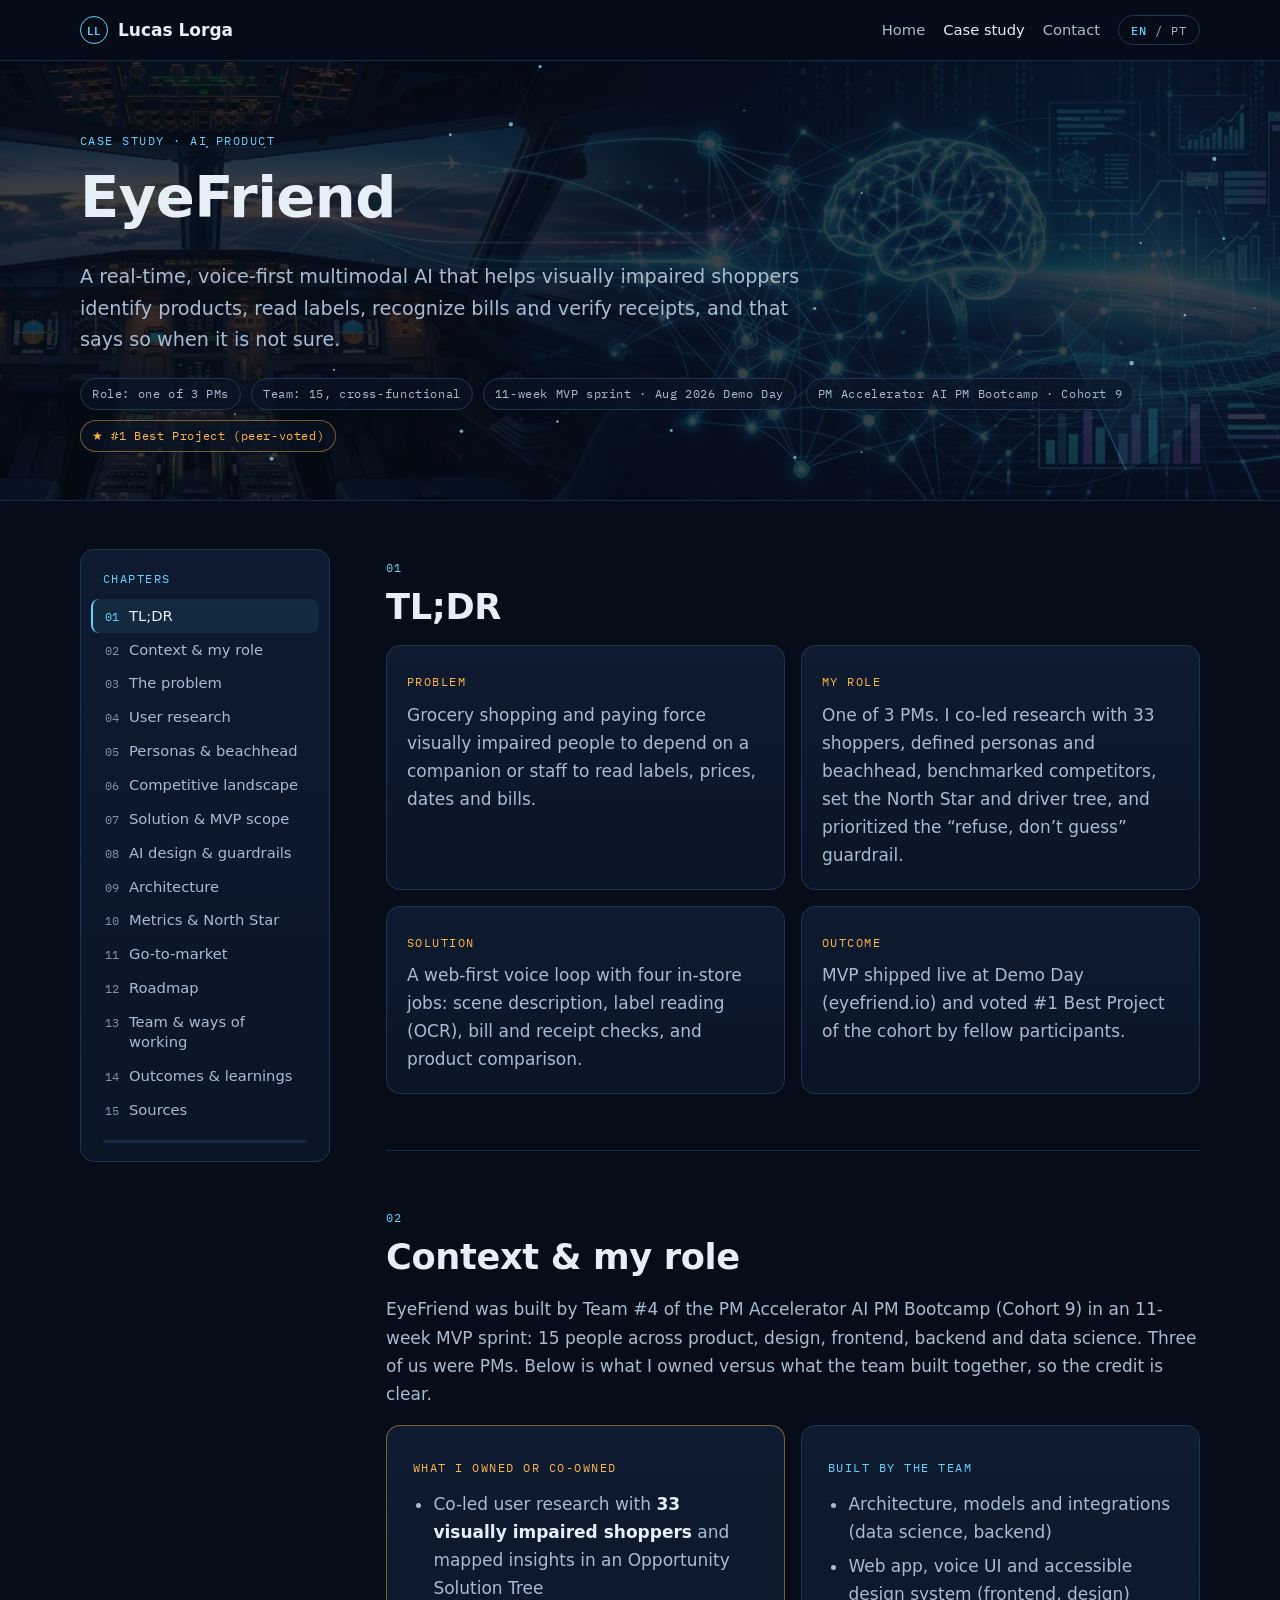
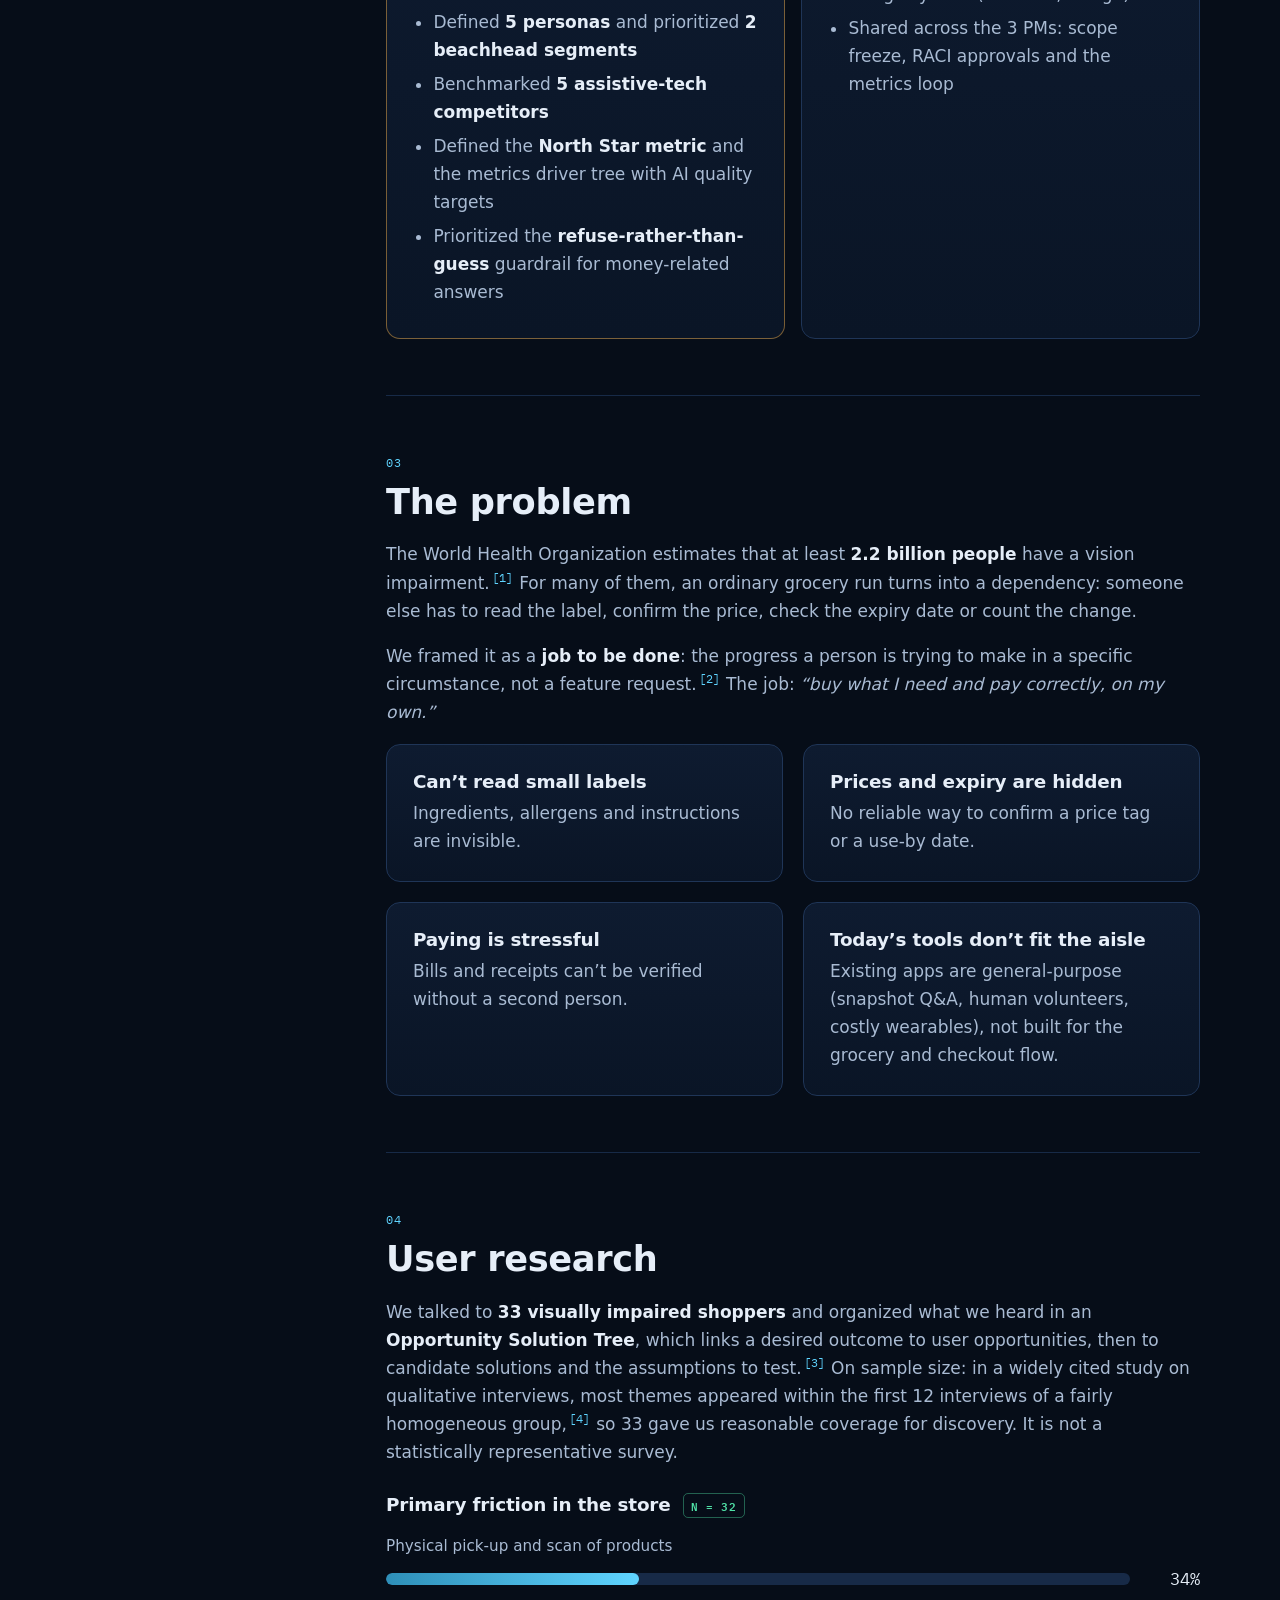
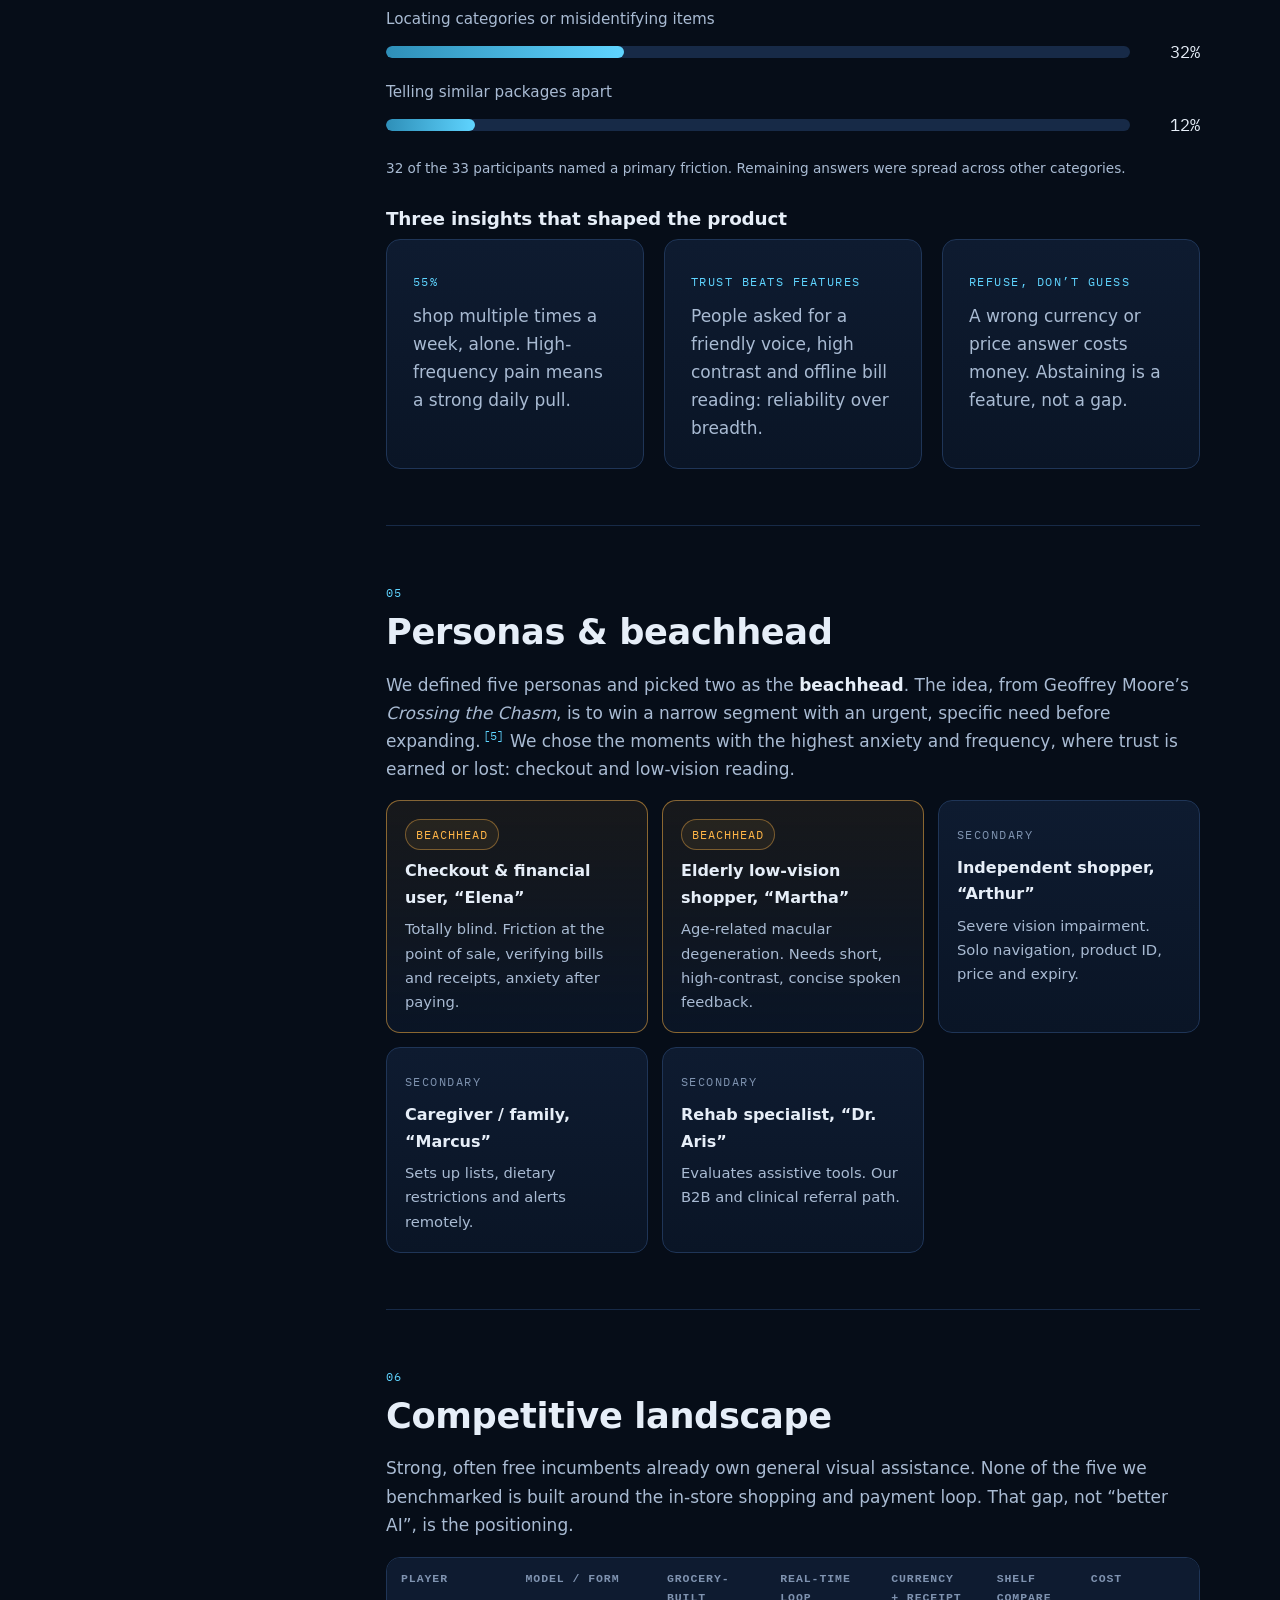
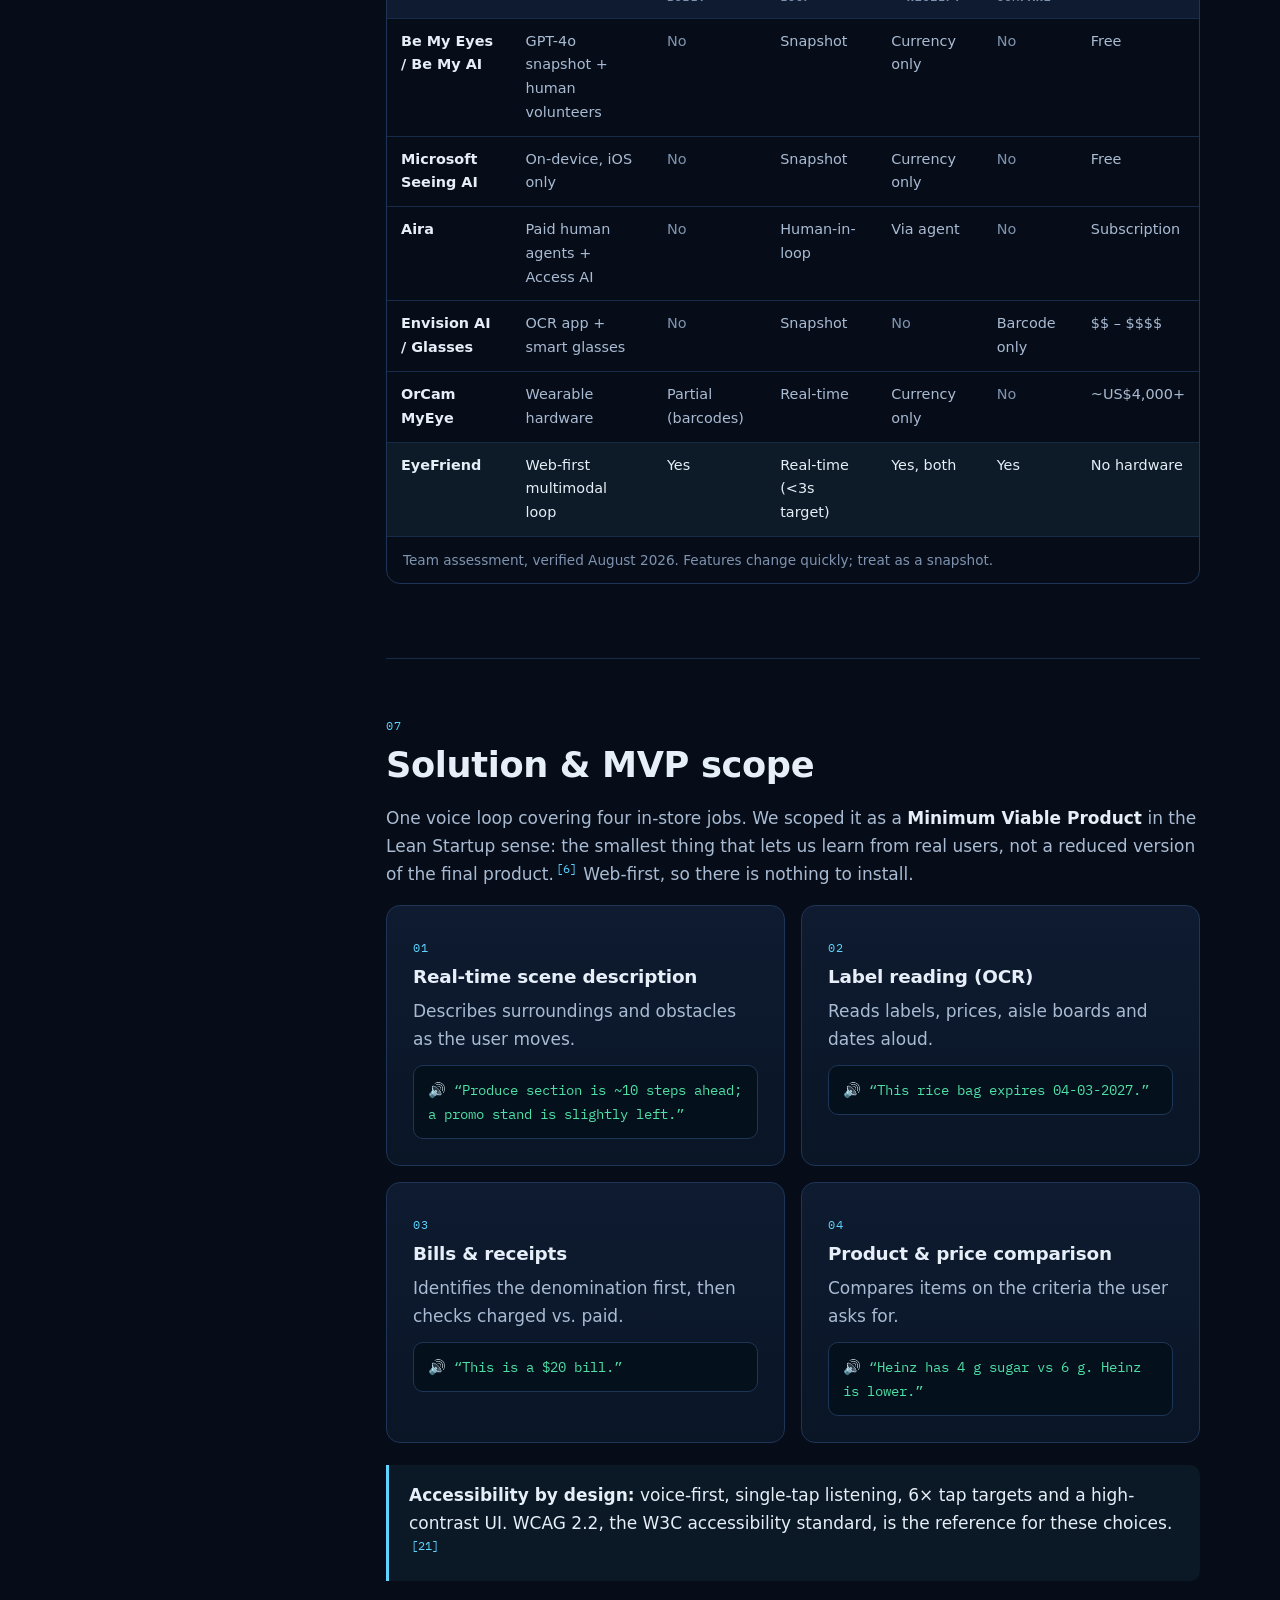
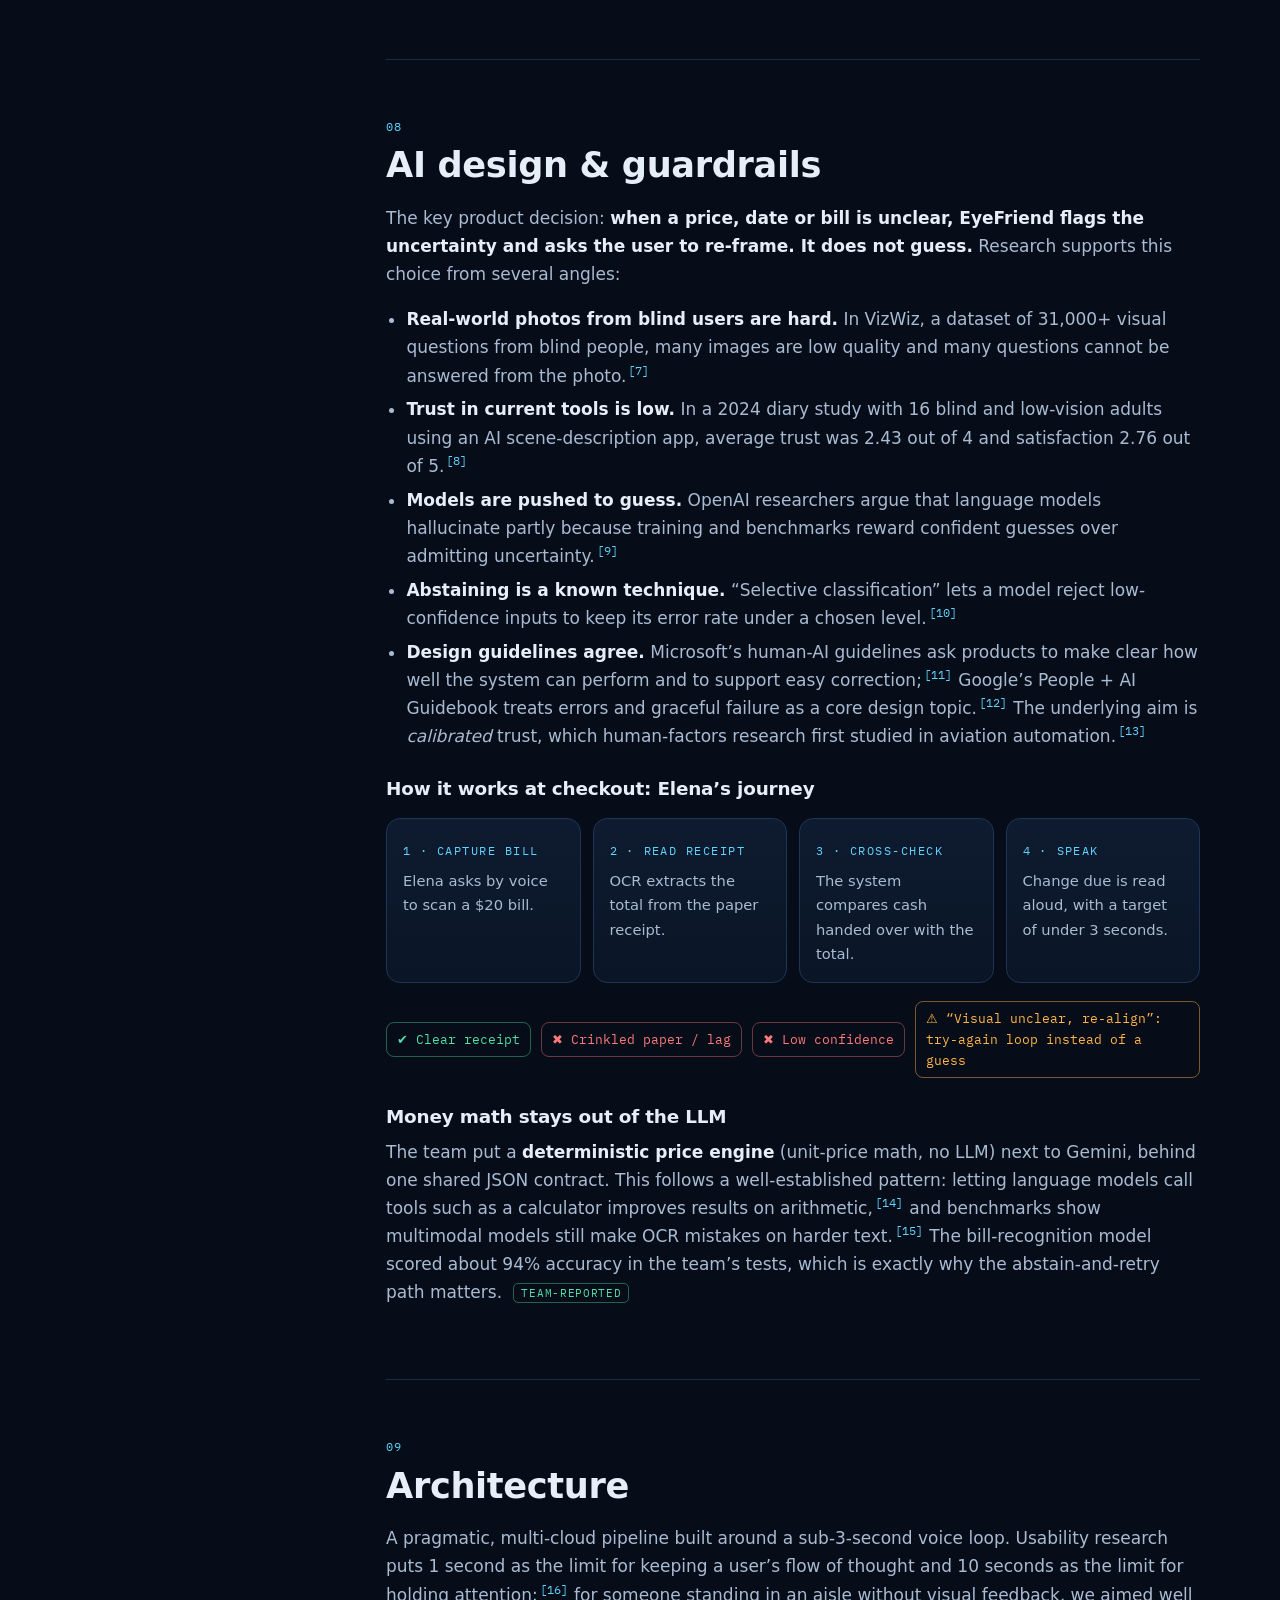
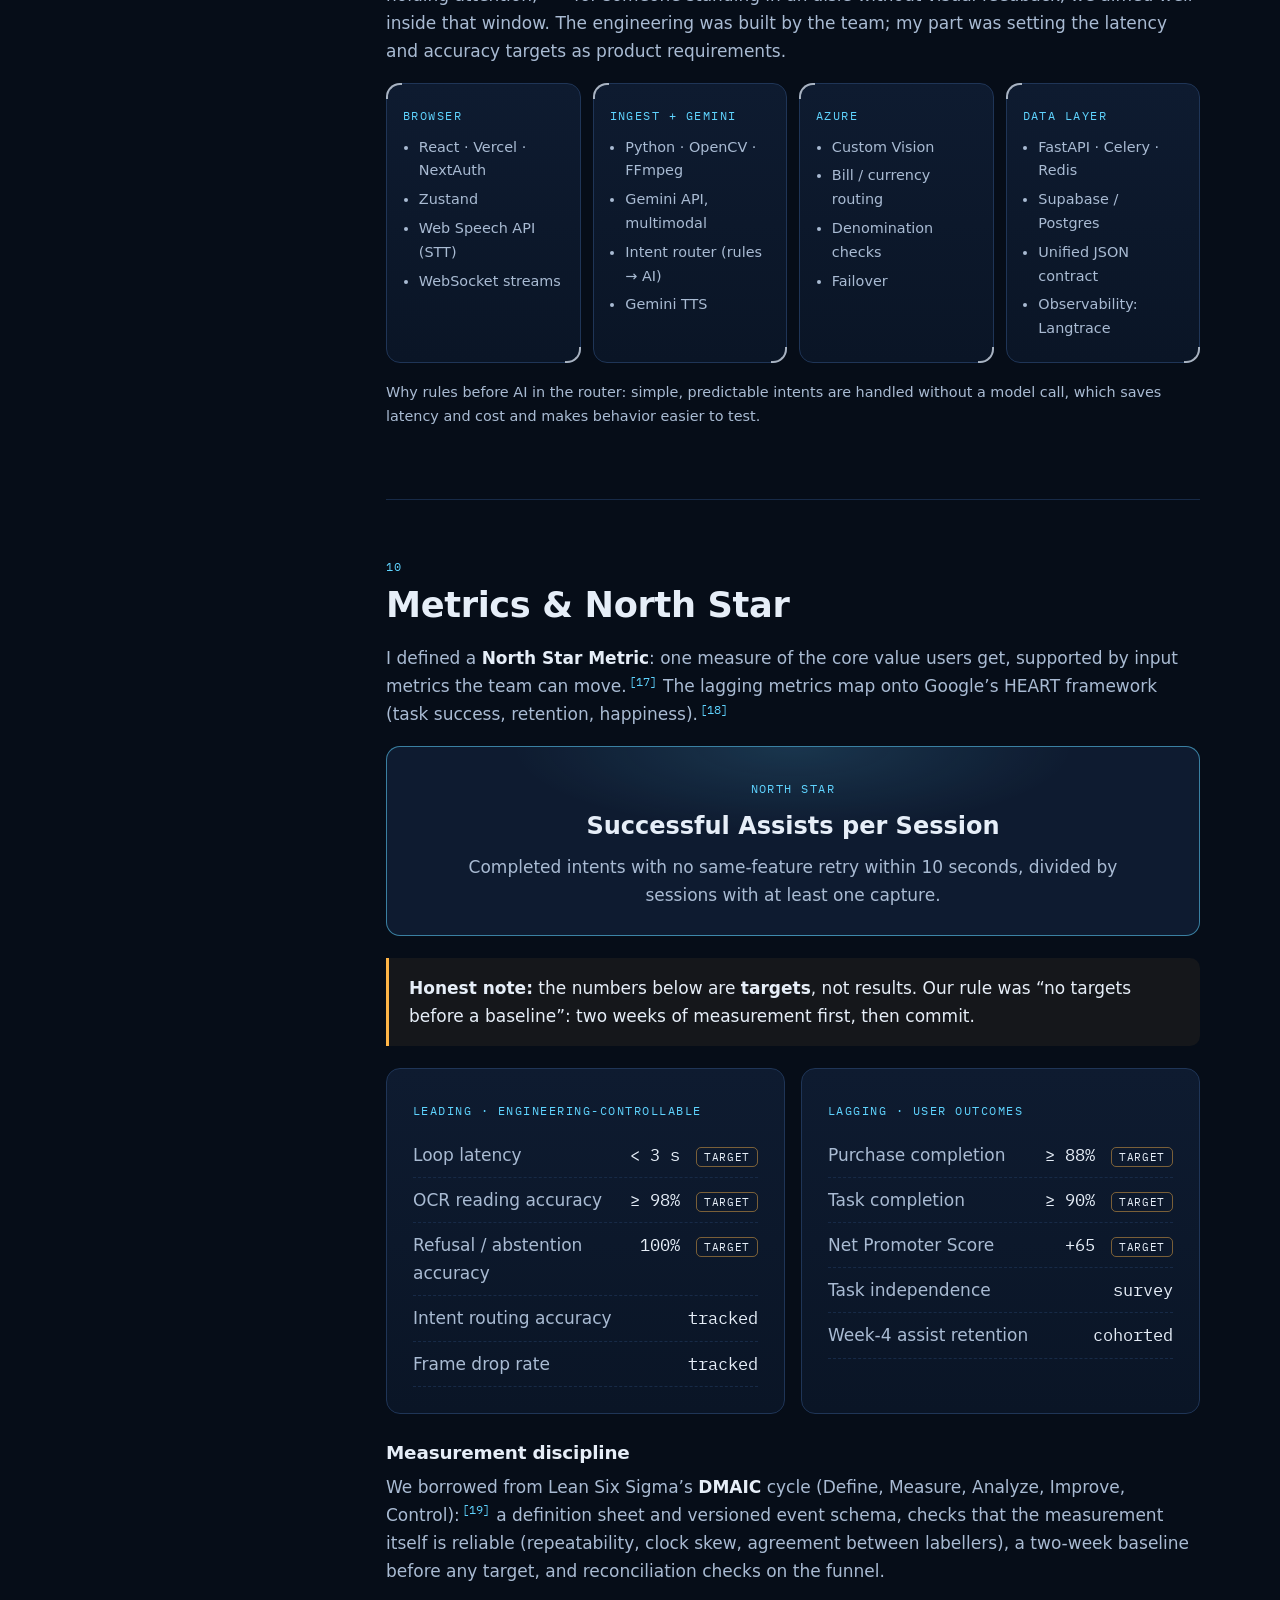
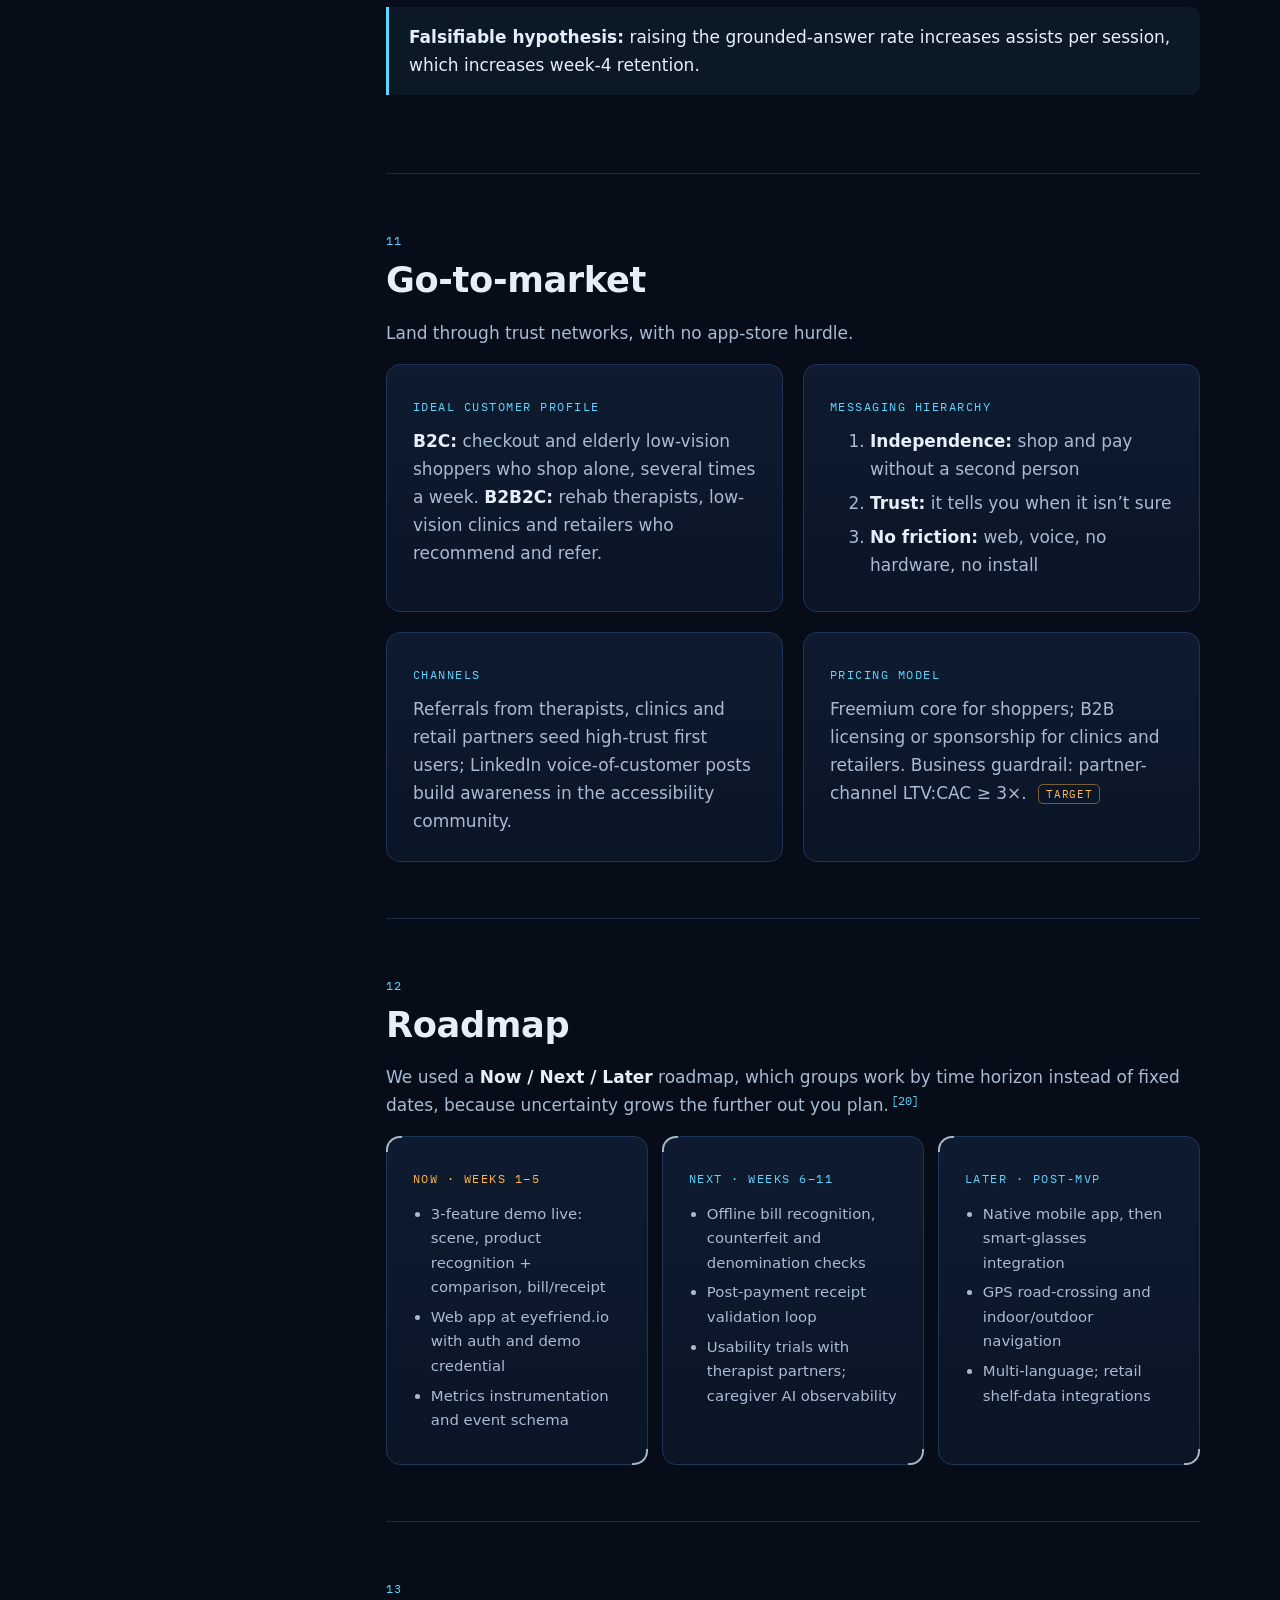
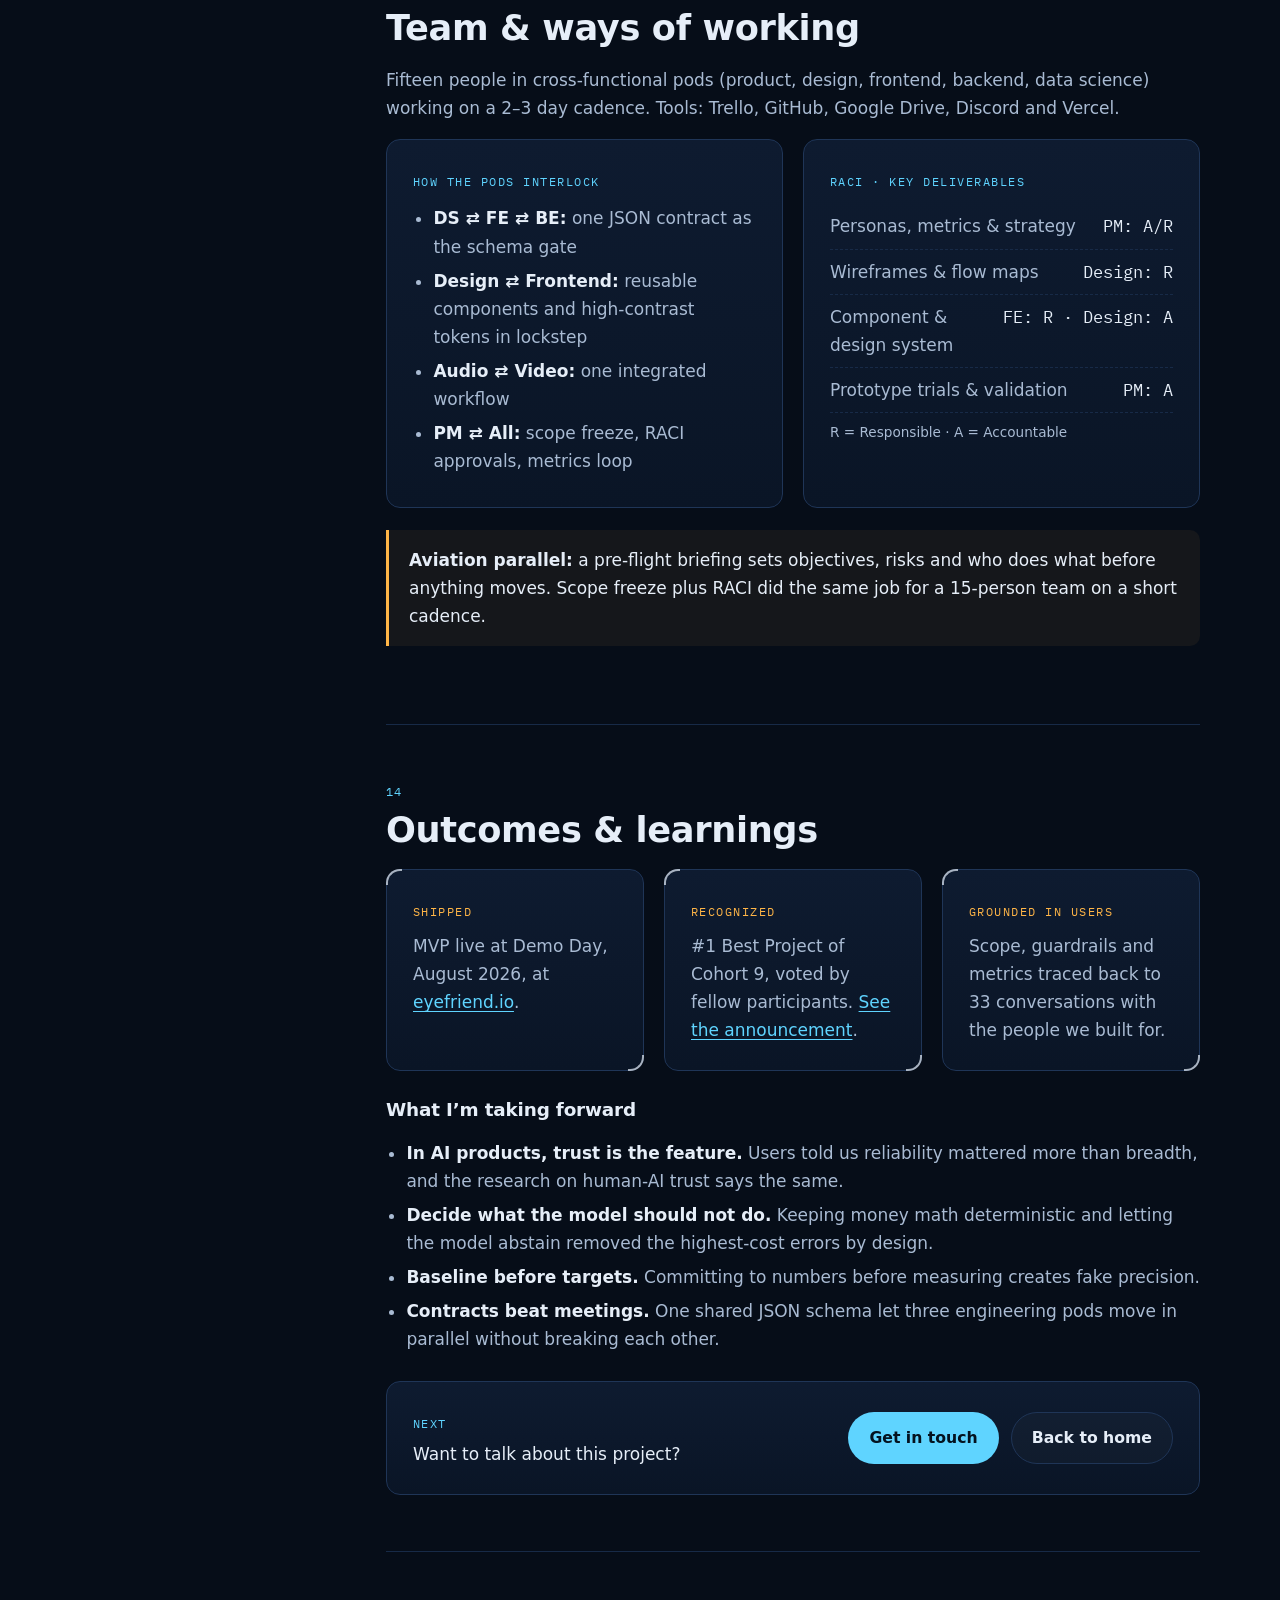
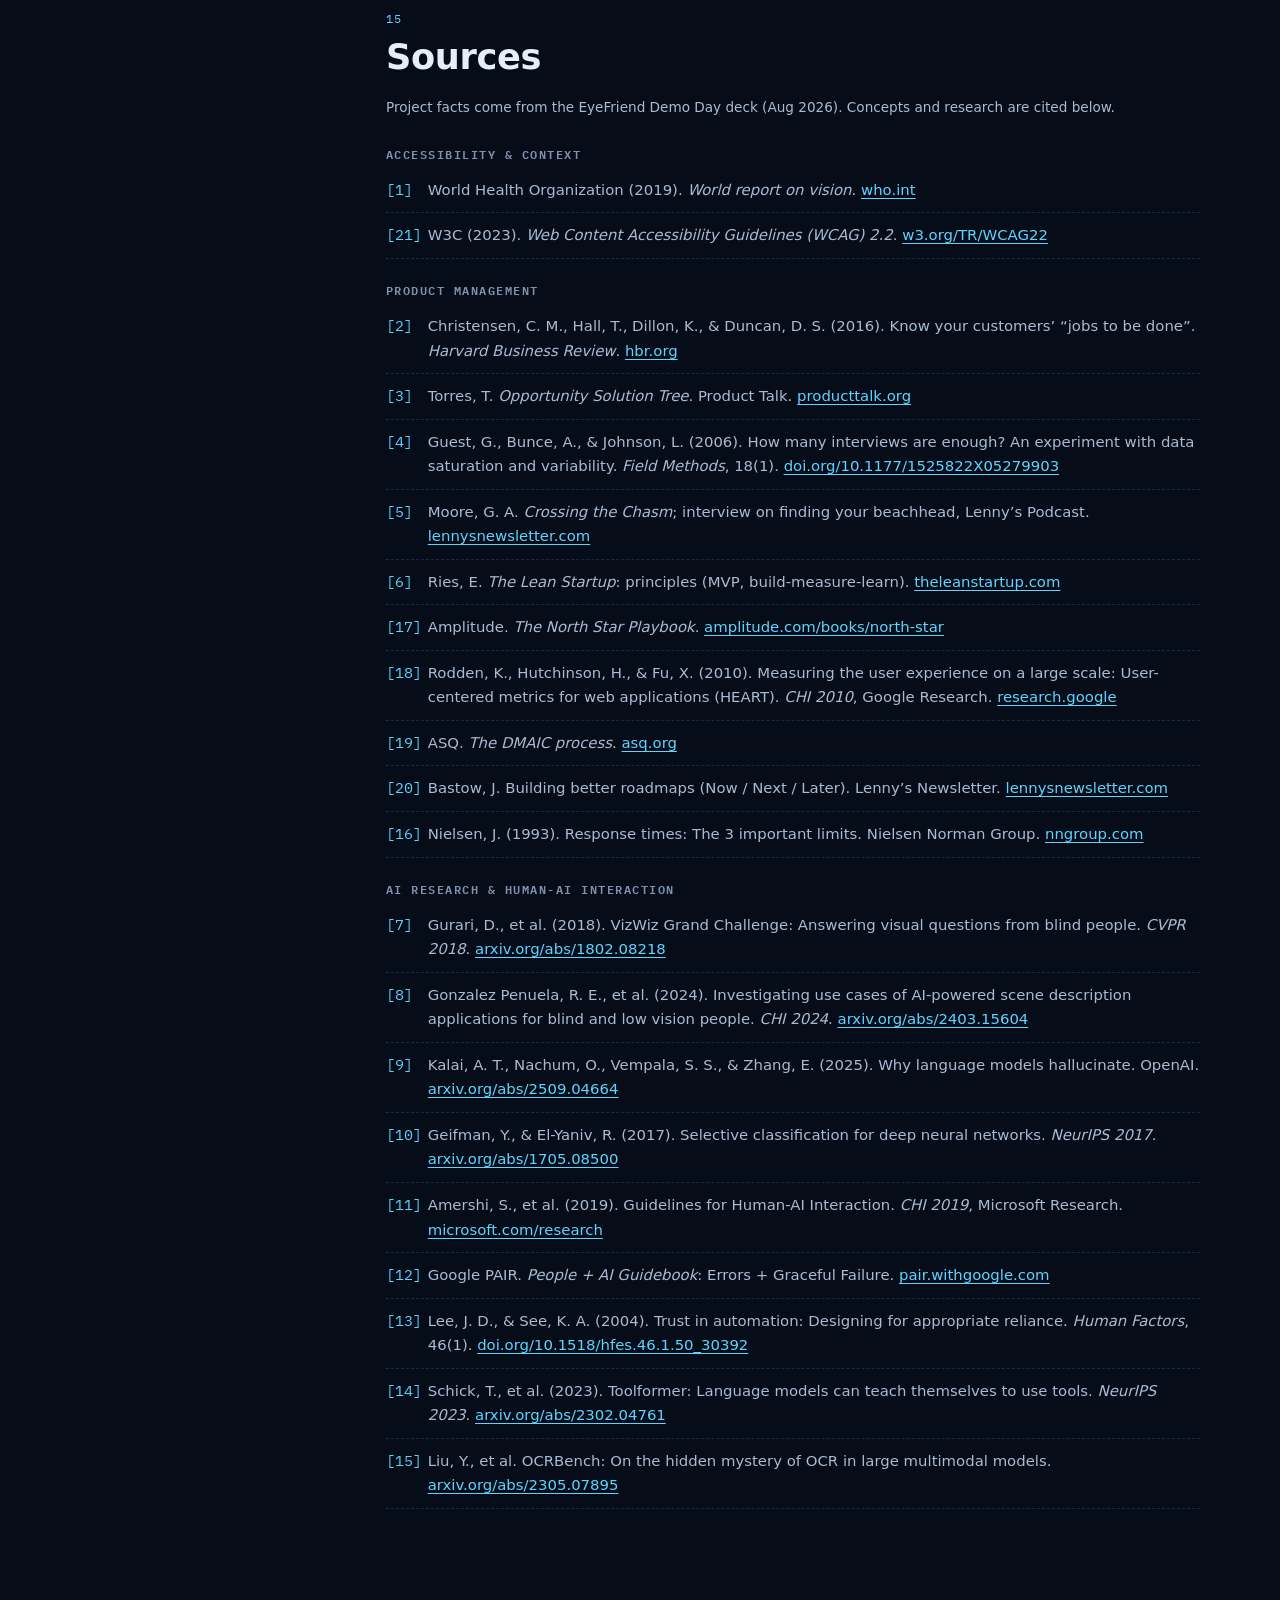
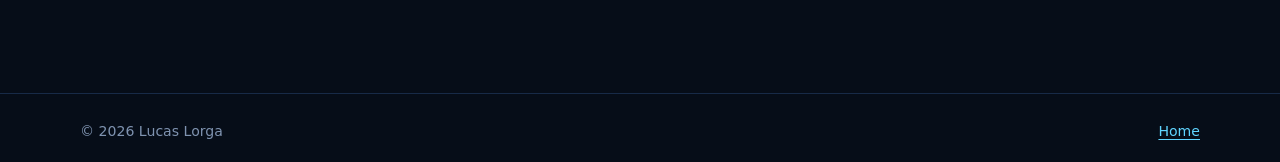
==== commit 605f2a3a: "Use text-based social preview images and absolute og:image URLs Add og-home.jpg and og-eyefriend.jpg" ====
--- a/eyefriend.html
+++ b/eyefriend.html
@@ -9,7 +9,12 @@
   <meta property="og:type" content="article">
   <meta property="og:title" content="EyeFriend Case Study | Lucas Lorga">
   <meta property="og:description" content="Discovery, guardrails and metrics for a multimodal AI assistant for visually impaired shoppers.">
-  <meta property="og:image" content="assets/img/og-image.jpg">
+  <meta property="og:url" content="https://cmtelorga.github.io/portfolio/eyefriend.html">
+  <meta property="og:image" content="https://cmtelorga.github.io/portfolio/assets/img/og-eyefriend.jpg">
+  <meta property="og:image:width" content="1200">
+  <meta property="og:image:height" content="630">
+  <meta property="og:image:alt" content="EyeFriend case study: a voice-first AI shopping assistant for visually impaired people. Lucas Lorga. #1 Best Project, Cohort 9">
+  <meta name="twitter:card" content="summary_large_image">
   <link rel="icon" href="assets/img/favicon.svg" type="image/svg+xml">
   <link rel="preconnect" href="https://fonts.googleapis.com">
   <link rel="preconnect" href="https://fonts.gstatic.com" crossorigin>
--- a/assets/css/style.css
+++ b/assets/css/style.css
@@ -0,0 +1,490 @@
+/* =========================================================
+   Lucas Lorga — Portfolio
+   Theme: night flight deck × AI. Dark navy, cyan HUD, amber annunciators.
+   ========================================================= */
+
+:root {
+  --bg: #060d18;
+  --bg-2: #0a1526;
+  --panel: #0e1b30;
+  --panel-2: #12223b;
+  --line: #1f3557;
+  --line-soft: #172a47;
+  --text: #e6eef8;
+  --text-2: #a9bbd3;
+  --text-3: #7f93b0;
+  --cyan: #5fd4ff;
+  --cyan-dim: #2e8fb8;
+  --amber: #ffb547;
+  --green: #4fe0a6;
+  --red: #ff7a7a;
+  --radius: 14px;
+  --maxw: 1120px;
+  --font: "IBM Plex Sans", system-ui, -apple-system, "Segoe UI", Roboto, sans-serif;
+  --mono: "IBM Plex Mono", ui-monospace, SFMono-Regular, Menlo, monospace;
+  --shadow: 0 20px 50px -20px rgba(0, 0, 0, .6);
+  color-scheme: dark;
+}
+
+*, *::before, *::after { box-sizing: border-box; }
+html { scroll-behavior: smooth; -webkit-text-size-adjust: 100%; }
+body {
+  margin: 0;
+  background: var(--bg);
+  color: var(--text);
+  font-family: var(--font);
+  font-size: 17px;
+  line-height: 1.65;
+  overflow-x: hidden;
+}
+img { max-width: 100%; display: block; }
+a { color: var(--cyan); text-underline-offset: 3px; }
+a:hover { color: #9fe6ff; }
+:focus-visible { outline: 2px solid var(--amber); outline-offset: 3px; border-radius: 4px; }
+h1, h2, h3 { line-height: 1.2; margin: 0 0 .5em; font-weight: 600; letter-spacing: -.01em; }
+h1 { font-size: clamp(2.2rem, 5vw, 3.6rem); }
+h2 { font-size: clamp(1.6rem, 3vw, 2.2rem); }
+h3 { font-size: 1.15rem; }
+p { margin: 0 0 1em; }
+ul { padding-left: 1.2em; }
+li { margin-bottom: .35em; }
+strong { color: #fff; font-weight: 600; }
+
+/* language switch: hide the inactive language */
+html[lang="en"] [data-lang="pt"],
+html[lang="pt-BR"] [data-lang="en"] { display: none !important; }
+
+.skip-link {
+  position: absolute; left: 12px; top: -60px; z-index: 100;
+  background: var(--amber); color: #111; padding: 10px 14px; border-radius: 8px; font-weight: 600;
+}
+.skip-link:focus { top: 12px; }
+
+.sr-only { position: absolute; width: 1px; height: 1px; overflow: hidden; clip: rect(0 0 0 0); white-space: nowrap; }
+
+.wrap { width: min(var(--maxw), 100% - 32px); margin-inline: auto; }
+
+/* ---------- Mono "HUD" labels ---------- */
+.hud {
+  font-family: var(--mono);
+  font-size: .78rem;
+  letter-spacing: .12em;
+  text-transform: uppercase;
+  color: var(--cyan);
+}
+.hud--amber { color: var(--amber); }
+.hud--muted { color: var(--text-3); }
+
+/* ---------- Top bar ---------- */
+.topbar {
+  position: sticky; top: 0; z-index: 50;
+  background: rgba(6, 13, 24, .78);
+  backdrop-filter: blur(10px);
+  -webkit-backdrop-filter: blur(10px);
+  border-bottom: 1px solid var(--line-soft);
+}
+.topbar__inner {
+  display: flex; align-items: center; justify-content: space-between; gap: 16px;
+  height: 60px;
+}
+.brand {
+  display: flex; align-items: center; gap: 10px;
+  color: var(--text); text-decoration: none; font-weight: 600;
+}
+.brand__mark {
+  width: 28px; height: 28px; border: 1.5px solid var(--cyan); border-radius: 50%;
+  display: grid; place-items: center; font-family: var(--mono); font-size: .7rem; color: var(--cyan);
+}
+.topbar nav { display: flex; align-items: center; gap: 18px; }
+.topbar nav a { color: var(--text-2); text-decoration: none; font-size: .92rem; }
+.topbar nav a:hover, .topbar nav a[aria-current="page"] { color: var(--text); }
+.lang-toggle {
+  font-family: var(--mono); font-size: .78rem; letter-spacing: .08em;
+  background: transparent; color: var(--text-2);
+  border: 1px solid var(--line); border-radius: 999px; padding: 6px 12px; cursor: pointer;
+}
+.lang-toggle:hover { color: var(--text); border-color: var(--cyan-dim); }
+.lang-toggle b { color: var(--cyan); font-weight: 500; }
+@media (max-width: 640px) {
+  .topbar nav .nav-hide-sm { display: none; }
+}
+
+/* ---------- Buttons ---------- */
+.btn {
+  display: inline-flex; align-items: center; gap: 10px;
+  padding: 12px 20px; border-radius: 999px;
+  font-weight: 600; text-decoration: none; font-size: .98rem;
+  border: 1px solid transparent; transition: transform .2s, background .2s, border-color .2s;
+}
+.btn--primary { background: var(--cyan); color: #04121f; }
+.btn--primary:hover { background: #9fe6ff; color: #04121f; transform: translateY(-1px); }
+.btn--ghost { border-color: var(--line); color: var(--text); background: rgba(255,255,255,.02); }
+.btn--ghost:hover { border-color: var(--cyan-dim); color: var(--text); }
+.btn svg { width: 18px; height: 18px; }
+
+/* ---------- Hero ---------- */
+.hero {
+  position: relative; isolation: isolate;
+  padding: 72px 0 64px;
+  overflow: hidden;
+  border-bottom: 1px solid var(--line-soft);
+}
+.hero__bg {
+  position: absolute; inset: 0; z-index: -2;
+  background: url("../img/hero-cockpit-ai.jpg") center / cover no-repeat;
+  opacity: .38;
+}
+@media (max-width: 760px) { .hero__bg { background-image: url("../img/hero-cockpit-ai-960.jpg"); } }
+.hero::after {
+  content: ""; position: absolute; inset: 0; z-index: -1;
+  background:
+    radial-gradient(1000px 500px at 20% 40%, rgba(6,13,24,.55), transparent 70%),
+    linear-gradient(180deg, rgba(6,13,24,.55) 0%, rgba(6,13,24,.85) 70%, var(--bg) 100%);
+}
+#fx-canvas { position: absolute; inset: 0; z-index: -1; width: 100%; height: 100%; pointer-events: none; }
+
+.hero__grid {
+  display: grid; grid-template-columns: auto 1fr; gap: 48px; align-items: center;
+}
+@media (max-width: 820px) { .hero__grid { grid-template-columns: 1fr; gap: 28px; } }
+
+.portrait {
+  position: relative; width: 240px; height: 240px; flex: none;
+}
+@media (max-width: 820px) { .portrait { width: 180px; height: 180px; } }
+.portrait img {
+  width: 100%; height: 100%; border-radius: 50%; object-fit: cover;
+  border: 2px solid rgba(95, 212, 255, .55);
+  box-shadow: 0 0 0 8px rgba(95,212,255,.06), var(--shadow);
+}
+/* rotating HUD ring around the photo */
+.portrait__ring {
+  position: absolute; inset: -16px; border-radius: 50%;
+  border: 1px dashed rgba(95, 212, 255, .35);
+  animation: spin 40s linear infinite;
+}
+.portrait__ring::before {
+  content: ""; position: absolute; top: -4px; left: 50%; width: 8px; height: 8px; margin-left: -4px;
+  border-radius: 50%; background: var(--amber); box-shadow: 0 0 12px var(--amber);
+}
+@keyframes spin { to { transform: rotate(360deg); } }
+
+.hero__eyebrow { display: flex; flex-wrap: wrap; gap: 10px 18px; margin-bottom: 18px; }
+.hero h1 { margin-bottom: .25em; }
+.hero__role { font-size: clamp(1.1rem, 2.2vw, 1.35rem); color: var(--text-2); margin-bottom: 1.2em; max-width: 46ch; }
+.hero__role strong { color: var(--cyan); font-weight: 500; }
+.hero__ctas { display: flex; flex-wrap: wrap; gap: 12px; margin-top: 26px; }
+
+.status-strip {
+  margin-top: 40px;
+  display: grid; grid-template-columns: repeat(4, 1fr);
+  border: 1px solid var(--line); border-radius: var(--radius);
+  background: rgba(10, 21, 38, .7);
+  overflow: hidden;
+}
+.status-strip > div { padding: 14px 18px; border-right: 1px solid var(--line-soft); }
+.status-strip > div:last-child { border-right: 0; }
+.status-strip .val { display: block; font-size: 1rem; color: var(--text); margin-top: 4px; }
+@media (max-width: 820px) {
+  .status-strip { grid-template-columns: 1fr 1fr; }
+  .status-strip > div:nth-child(2) { border-right: 0; }
+  .status-strip > div:nth-child(-n+2) { border-bottom: 1px solid var(--line-soft); }
+}
+
+/* ---------- Sections ---------- */
+.section { padding: 88px 0; }
+.section--tight { padding: 64px 0; }
+.section__head { max-width: 720px; margin-bottom: 40px; }
+.section__head p { color: var(--text-2); }
+
+/* HUD bracket corners for cards */
+.card {
+  position: relative;
+  background: linear-gradient(180deg, var(--panel), var(--bg-2));
+  border: 1px solid var(--line);
+  border-radius: var(--radius);
+  padding: 26px;
+}
+.card--hud::before, .card--hud::after {
+  content: ""; position: absolute; width: 16px; height: 16px; border-color: var(--cyan); opacity: .7;
+}
+.card--hud::before { top: -1px; left: -1px; border-top: 2px solid; border-left: 2px solid; border-top-left-radius: var(--radius); }
+.card--hud::after { bottom: -1px; right: -1px; border-bottom: 2px solid; border-right: 2px solid; border-bottom-right-radius: var(--radius); }
+
+/* Featured case */
+.feature {
+  display: grid; grid-template-columns: 1.15fr 1fr; gap: 0; padding: 0; overflow: hidden;
+}
+@media (max-width: 900px) { .feature { grid-template-columns: 1fr; } }
+.feature__body { padding: 36px; }
+.feature__side {
+  padding: 36px; background: rgba(95,212,255,.04); border-left: 1px solid var(--line);
+  display: grid; grid-template-columns: 1fr 1fr; gap: 22px; align-content: center;
+}
+@media (max-width: 900px) { .feature__side { border-left: 0; border-top: 1px solid var(--line); } }
+.badge {
+  display: inline-flex; align-items: center; gap: 8px;
+  font-family: var(--mono); font-size: .74rem; letter-spacing: .08em; text-transform: uppercase;
+  color: var(--amber); border: 1px solid rgba(255,181,71,.4); background: rgba(255,181,71,.07);
+  padding: 5px 10px; border-radius: 999px;
+}
+.stat .num { display: block; font-size: 2rem; font-weight: 600; color: var(--text); line-height: 1.1; }
+.stat .lbl { display: block; color: var(--text-2); font-size: .9rem; margin-top: 4px; }
+
+/* Skills grid */
+.grid-3 { display: grid; grid-template-columns: repeat(3, 1fr); gap: 20px; }
+.grid-2 { display: grid; grid-template-columns: repeat(2, 1fr); gap: 20px; }
+@media (max-width: 900px) { .grid-3 { grid-template-columns: 1fr; } }
+@media (max-width: 760px) { .grid-2 { grid-template-columns: 1fr; } }
+.skill h3 { margin-top: 10px; }
+.skill .from { color: var(--text-2); font-size: .95rem; }
+.skill .to {
+  margin-top: 14px; padding-top: 14px; border-top: 1px dashed var(--line);
+  font-size: .95rem; color: var(--text);
+}
+.skill .to::before { content: "→ "; color: var(--cyan); font-family: var(--mono); }
+
+/* Timeline (flight path) */
+.timeline { position: relative; margin: 0; padding: 0 0 0 34px; list-style: none; }
+.timeline::before {
+  content: ""; position: absolute; left: 9px; top: 6px; bottom: 6px; width: 2px;
+  background: repeating-linear-gradient(180deg, var(--cyan-dim) 0 8px, transparent 8px 14px);
+}
+.timeline li { position: relative; margin: 0 0 30px; }
+.timeline li::before {
+  content: ""; position: absolute; left: -31px; top: 7px; width: 14px; height: 14px; border-radius: 50%;
+  background: var(--bg); border: 2px solid var(--cyan);
+}
+.timeline li.is-current::before { background: var(--amber); border-color: var(--amber); box-shadow: 0 0 14px rgba(255,181,71,.7); }
+.timeline .when { font-family: var(--mono); font-size: .8rem; color: var(--text-3); letter-spacing: .06em; }
+.timeline h3 { margin: 2px 0 2px; }
+.timeline .org { color: var(--text-2); font-size: .95rem; margin-bottom: 6px; }
+.timeline p { color: var(--text-2); max-width: 70ch; margin: 0; font-size: .98rem; }
+
+/* Contact */
+.contact {
+  text-align: center; padding: 56px 28px;
+  background:
+    radial-gradient(600px 200px at 50% 0%, rgba(95,212,255,.12), transparent 70%),
+    linear-gradient(180deg, var(--panel), var(--bg-2));
+}
+.contact .hero__ctas { justify-content: center; }
+
+.footer { border-top: 1px solid var(--line-soft); padding: 26px 0 40px; color: var(--text-3); font-size: .88rem; }
+.footer .wrap { display: flex; flex-wrap: wrap; gap: 10px 24px; justify-content: space-between; }
+
+/* ---------- Reveal on scroll ---------- */
+.reveal { opacity: 0; transform: translateY(18px); transition: opacity .7s ease, transform .7s ease; }
+.reveal.is-in { opacity: 1; transform: none; }
+
+/* =========================================================
+   Case study layout
+   ========================================================= */
+.case-hero {
+  position: relative; isolation: isolate; overflow: hidden;
+  padding: 64px 0 48px; border-bottom: 1px solid var(--line-soft);
+}
+.case-hero .hero__bg { opacity: .22; }
+.case-hero__lead { font-size: 1.2rem; color: var(--text-2); max-width: 62ch; }
+.case-meta { display: flex; flex-wrap: wrap; gap: 10px; margin-top: 22px; }
+.chip {
+  font-family: var(--mono); font-size: .76rem; letter-spacing: .05em;
+  border: 1px solid var(--line); color: var(--text-2); padding: 5px 11px; border-radius: 999px;
+  background: rgba(10,21,38,.6);
+}
+
+.case-layout {
+  display: grid; grid-template-columns: 250px minmax(0, 1fr); gap: 56px;
+  padding: 48px 0 80px;
+}
+@media (max-width: 960px) { .case-layout { grid-template-columns: minmax(0, 1fr); gap: 0; padding-top: 24px; } }
+.case-layout > main { min-width: 0; }
+
+/* Left chapter panel */
+.toc {
+  position: sticky; top: 84px; align-self: start;
+  max-height: calc(100vh - 100px); overflow: auto;
+  border: 1px solid var(--line); border-radius: var(--radius);
+  background: linear-gradient(180deg, var(--panel), var(--bg-2));
+  padding: 18px 10px 14px;
+}
+.toc__title { padding: 0 12px 10px; margin: 0; }
+.toc ol { list-style: none; margin: 0; padding: 0; counter-reset: ch; }
+.toc li { margin: 0; }
+.toc a {
+  display: flex; gap: 10px; align-items: baseline;
+  padding: 7px 12px; border-radius: 8px;
+  color: var(--text-2); text-decoration: none; font-size: .92rem; line-height: 1.35;
+  border-left: 2px solid transparent;
+  transition: background .2s, color .2s, border-color .2s;
+}
+.toc a::before {
+  counter-increment: ch; content: counter(ch, decimal-leading-zero);
+  font-family: var(--mono); font-size: .72rem; color: var(--text-3); flex: none;
+}
+.toc a:hover { color: var(--text); background: rgba(255,255,255,.03); }
+.toc a[aria-current="true"] {
+  color: var(--text); background: rgba(95,212,255,.08); border-left-color: var(--cyan);
+}
+.toc a[aria-current="true"]::before { color: var(--cyan); }
+.toc__progress { height: 3px; background: var(--line-soft); border-radius: 3px; margin: 14px 12px 4px; overflow: hidden; }
+.toc__progress span { display: block; height: 100%; width: 0; background: linear-gradient(90deg, var(--cyan), var(--amber)); }
+
+/* Mobile: chapter panel collapses into a disclosure at the top */
+.toc-mobile { display: none; }
+@media (max-width: 960px) {
+  .toc { display: none; }
+  .toc-mobile {
+    display: block; position: sticky; top: 60px; z-index: 40;
+    margin: 0 -16px 24px; padding: 10px 16px;
+    background: rgba(6,13,24,.92); backdrop-filter: blur(8px); border-bottom: 1px solid var(--line-soft);
+  }
+  .toc-mobile details { border: 1px solid var(--line); border-radius: 10px; background: var(--panel); }
+  .toc-mobile summary { cursor: pointer; padding: 10px 14px; font-weight: 600; list-style: none; display: flex; justify-content: space-between; gap: 8px; }
+  .toc-mobile summary::-webkit-details-marker { display: none; }
+  .toc-mobile summary::after { content: "▾"; color: var(--cyan); }
+  .toc-mobile details[open] summary::after { content: "▴"; }
+  .toc-mobile ol { list-style: none; margin: 0; padding: 0 6px 8px; max-height: 60vh; overflow: auto; counter-reset: chm; }
+  .toc-mobile a { display: flex; gap: 10px; padding: 8px 10px; color: var(--text-2); text-decoration: none; border-radius: 6px; }
+  .toc-mobile a::before { counter-increment: chm; content: counter(chm, decimal-leading-zero); font-family: var(--mono); font-size: .72rem; color: var(--text-3); padding-top: 3px; }
+  .toc-mobile a[aria-current="true"] { color: var(--text); background: rgba(95,212,255,.08); }
+}
+
+/* Chapters */
+.chapter { padding: 8px 0 56px; scroll-margin-top: 84px; border-bottom: 1px solid var(--line-soft); margin-bottom: 48px; }
+.chapter:last-child { border-bottom: 0; }
+@media (max-width: 960px) { .chapter { scroll-margin-top: 130px; } }
+.chapter__num { display: block; margin-bottom: 8px; }
+.chapter p, .chapter li { color: var(--text-2); }
+.chapter p strong, .chapter li strong { color: var(--text); }
+.chapter h3 { margin-top: 28px; }
+
+.tldr { display: grid; grid-template-columns: repeat(2, 1fr); gap: 16px; margin-top: 8px; }
+@media (max-width: 700px) { .tldr { grid-template-columns: 1fr; } }
+.tldr .card { padding: 20px; }
+.tldr .card p { margin: 6px 0 0; }
+
+/* "Mine vs team" attribution */
+.attrib { display: grid; grid-template-columns: 1fr 1fr; gap: 16px; }
+@media (max-width: 760px) { .attrib { grid-template-columns: 1fr; } }
+.attrib ul { margin: 10px 0 0; }
+.attrib .mine { border-color: rgba(255,181,71,.45); }
+
+.callout {
+  border-left: 3px solid var(--amber); background: rgba(255,181,71,.06);
+  padding: 16px 20px; border-radius: 0 10px 10px 0; margin: 22px 0;
+}
+.callout p { margin: 0; color: var(--text); }
+.callout--cyan { border-left-color: var(--cyan); background: rgba(95,212,255,.06); }
+
+.quote-ui {
+  font-family: var(--mono); font-size: .9rem; color: var(--green);
+  background: #04101c; border: 1px solid var(--line); border-radius: 10px; padding: 12px 14px; margin-top: 12px;
+}
+.quote-ui::before { content: "🔊 "; }
+
+/* Bars */
+.bars { display: grid; gap: 14px; margin: 18px 0; }
+.bar__row { display: grid; grid-template-columns: minmax(0, 1fr) 56px; gap: 6px 14px; align-items: center; }
+.bar__label { grid-column: 1 / -1; color: var(--text-2); font-size: .95rem; }
+.bar__track { height: 12px; background: var(--line-soft); border-radius: 6px; overflow: hidden; }
+.bar__fill { height: 100%; width: 0; background: linear-gradient(90deg, var(--cyan-dim), var(--cyan)); border-radius: 6px; transition: width 1.2s cubic-bezier(.2,.7,.2,1); }
+.bar__val { font-family: var(--mono); color: var(--text); text-align: right; }
+
+/* Persona cards */
+.personas { display: grid; grid-template-columns: repeat(auto-fit, minmax(210px, 1fr)); gap: 14px; }
+.persona { padding: 18px; }
+.persona h4 { margin: 8px 0 6px; font-size: 1rem; }
+.persona p { font-size: .92rem; margin: 0; }
+.persona--wedge { border-color: rgba(255,181,71,.5); background: linear-gradient(180deg, rgba(255,181,71,.07), var(--bg-2)); }
+
+/* Table */
+.table-wrap { overflow-x: auto; border: 1px solid var(--line); border-radius: var(--radius); margin: 18px 0; }
+table { width: 100%; border-collapse: collapse; font-size: .9rem; min-width: 760px; }
+caption { text-align: left; padding: 12px 16px; color: var(--text-3); font-size: .85rem; caption-side: bottom; }
+th, td { padding: 11px 14px; text-align: left; border-bottom: 1px solid var(--line-soft); vertical-align: top; }
+thead th { font-family: var(--mono); font-size: .72rem; letter-spacing: .08em; text-transform: uppercase; color: var(--text-3); background: var(--panel); }
+tbody th { color: var(--text); font-weight: 600; }
+td { color: var(--text-2); }
+tr.is-us th, tr.is-us td { background: rgba(95,212,255,.07); color: var(--text); }
+.yes { color: var(--green); }
+.no { color: var(--text-3); }
+
+/* Feature tiles */
+.features { display: grid; grid-template-columns: repeat(2, 1fr); gap: 16px; }
+@media (max-width: 760px) { .features { grid-template-columns: 1fr; } }
+.features .card h3 { margin-top: 6px; }
+
+/* Flow (Elena journey) */
+.flow { display: grid; grid-template-columns: repeat(4, 1fr); gap: 12px; counter-reset: step; margin: 18px 0; }
+@media (max-width: 860px) { .flow { grid-template-columns: 1fr 1fr; } }
+@media (max-width: 480px) { .flow { grid-template-columns: 1fr; } }
+.flow .card { padding: 16px; }
+.flow .card p { margin: 6px 0 0; font-size: .92rem; }
+.flow__fail { margin-top: 12px; display: grid; grid-template-columns: repeat(3, auto) 1fr; gap: 10px; align-items: center; }
+@media (max-width: 760px) { .flow__fail { grid-template-columns: 1fr; } }
+.pill { font-family: var(--mono); font-size: .8rem; padding: 6px 10px; border-radius: 8px; border: 1px solid var(--line); }
+.pill--ok { color: var(--green); border-color: rgba(79,224,166,.4); }
+.pill--bad { color: var(--red); border-color: rgba(255,122,122,.4); }
+.pill--warn { color: var(--amber); border-color: rgba(255,181,71,.45); }
+
+/* Architecture */
+.arch { display: grid; grid-template-columns: repeat(4, 1fr); gap: 12px; margin: 18px 0; }
+@media (max-width: 900px) { .arch { grid-template-columns: 1fr 1fr; } }
+@media (max-width: 480px) { .arch { grid-template-columns: 1fr; } }
+.arch .card { padding: 16px; }
+.arch ul { margin: 8px 0 0; padding-left: 1.1em; font-size: .9rem; }
+
+/* Metrics tree */
+.ns {
+  text-align: center; padding: 26px; margin: 18px 0;
+  border: 1px solid rgba(95,212,255,.55);
+  background: radial-gradient(400px 120px at 50% 0%, rgba(95,212,255,.14), transparent 70%), var(--panel);
+}
+.ns .title { font-size: 1.5rem; font-weight: 600; color: var(--text); margin: 6px 0; }
+.ns p { margin: 0 auto; max-width: 60ch; }
+.kpis { display: grid; grid-template-columns: 1fr 1fr; gap: 16px; }
+@media (max-width: 760px) { .kpis { grid-template-columns: 1fr; } }
+.kpi-list { list-style: none; padding: 0; margin: 10px 0 0; }
+.kpi-list li { display: flex; justify-content: space-between; gap: 12px; padding: 8px 0; border-bottom: 1px dashed var(--line-soft); margin: 0; }
+.kpi-list li span:last-child { font-family: var(--mono); color: var(--text); white-space: nowrap; }
+
+/* Roadmap */
+.roadmap { display: grid; grid-template-columns: repeat(3, 1fr); gap: 14px; }
+@media (max-width: 860px) { .roadmap { grid-template-columns: 1fr; } }
+.roadmap .card ul { margin: 10px 0 0; font-size: .93rem; }
+
+.next-link { display: flex; justify-content: space-between; align-items: center; gap: 16px; flex-wrap: wrap; }
+
+.footnote { font-size: .85rem; color: var(--text-3); }
+
+/* ---------- Reduced motion ---------- */
+@media (prefers-reduced-motion: reduce) {
+  html { scroll-behavior: auto; }
+  .portrait__ring { animation: none; }
+  .reveal { opacity: 1; transform: none; transition: none; }
+  .bar__fill { transition: none; }
+  .btn { transition: none; }
+}
+
+/* ---------- Print ---------- */
+@media print {
+  .topbar, .toc, .toc-mobile, #fx-canvas, .hero__bg, .lang-toggle { display: none !important; }
+  body { background: #fff; color: #000; }
+}
+
+/* ---------- Citations & sources ---------- */
+.cite { font-family: var(--mono); font-size: .72em; vertical-align: super; line-height: 0; margin-left: 1px; }
+.cite a { text-decoration: none; color: var(--cyan); padding: 0 1px; }
+.cite a:hover { text-decoration: underline; }
+.sources { counter-reset: none; padding-left: 0; list-style: none; margin: 0; }
+.sources li { display: grid; grid-template-columns: 2.4em 1fr; gap: 6px; padding: 10px 0; border-bottom: 1px dashed var(--line-soft); margin: 0; color: var(--text-2); font-size: .93rem; scroll-margin-top: 90px; }
+.sources li:target { background: rgba(255,181,71,.08); }
+.sources .n { font-family: var(--mono); color: var(--cyan); }
+.sources .why { display: block; color: var(--text-3); font-size: .86rem; margin-top: 2px; }
+.label-tag { font-family: var(--mono); font-size: .7rem; letter-spacing: .06em; text-transform: uppercase; padding: 2px 7px; border-radius: 5px; border: 1px solid var(--line); color: var(--text-3); margin-left: 6px; vertical-align: middle; }
+.label-tag--target { color: var(--amber); border-color: rgba(255,181,71,.45); }
+.label-tag--measured { color: var(--green); border-color: rgba(79,224,166,.4); }
+.concept { font-size: .9rem; color: var(--text-3); margin-top: 10px; }
+.concept b { color: var(--text-2); font-weight: 500; }
+@media (max-width: 820px) { .portrait { margin-left: 16px; } }
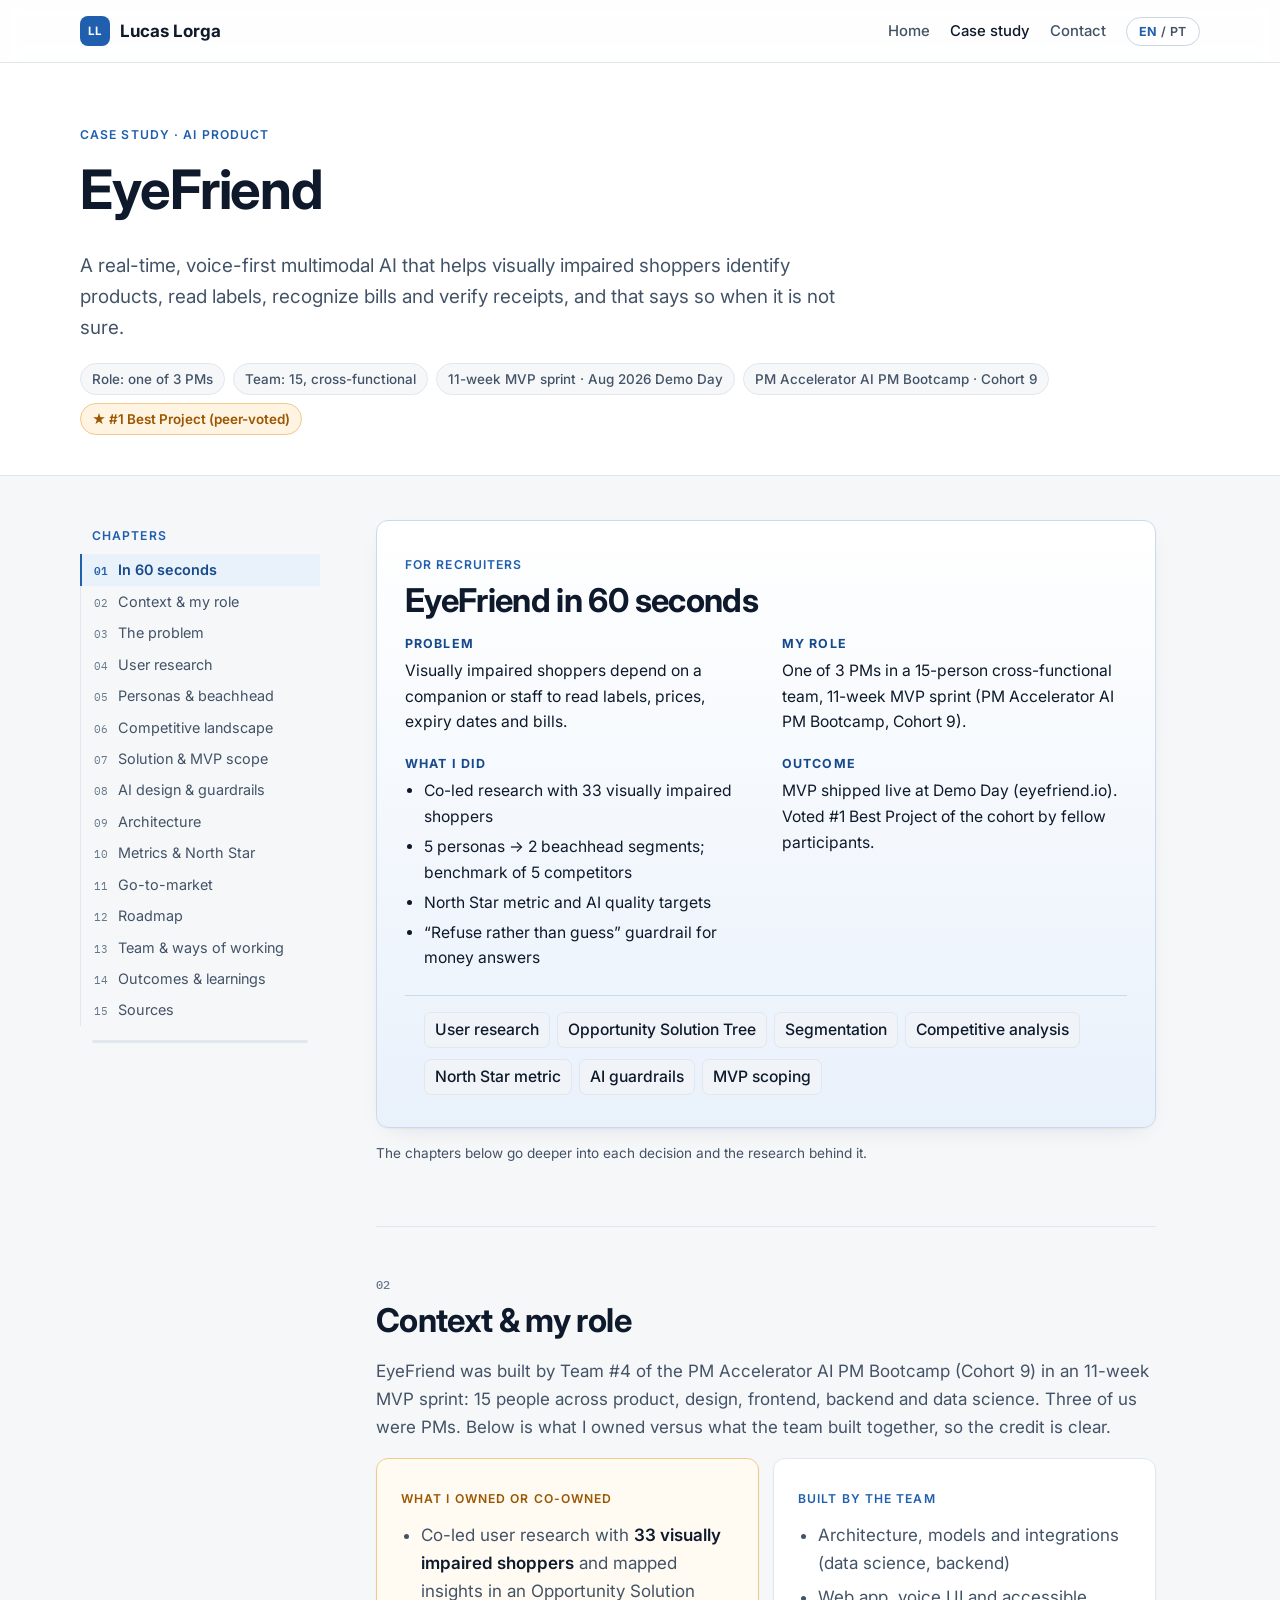
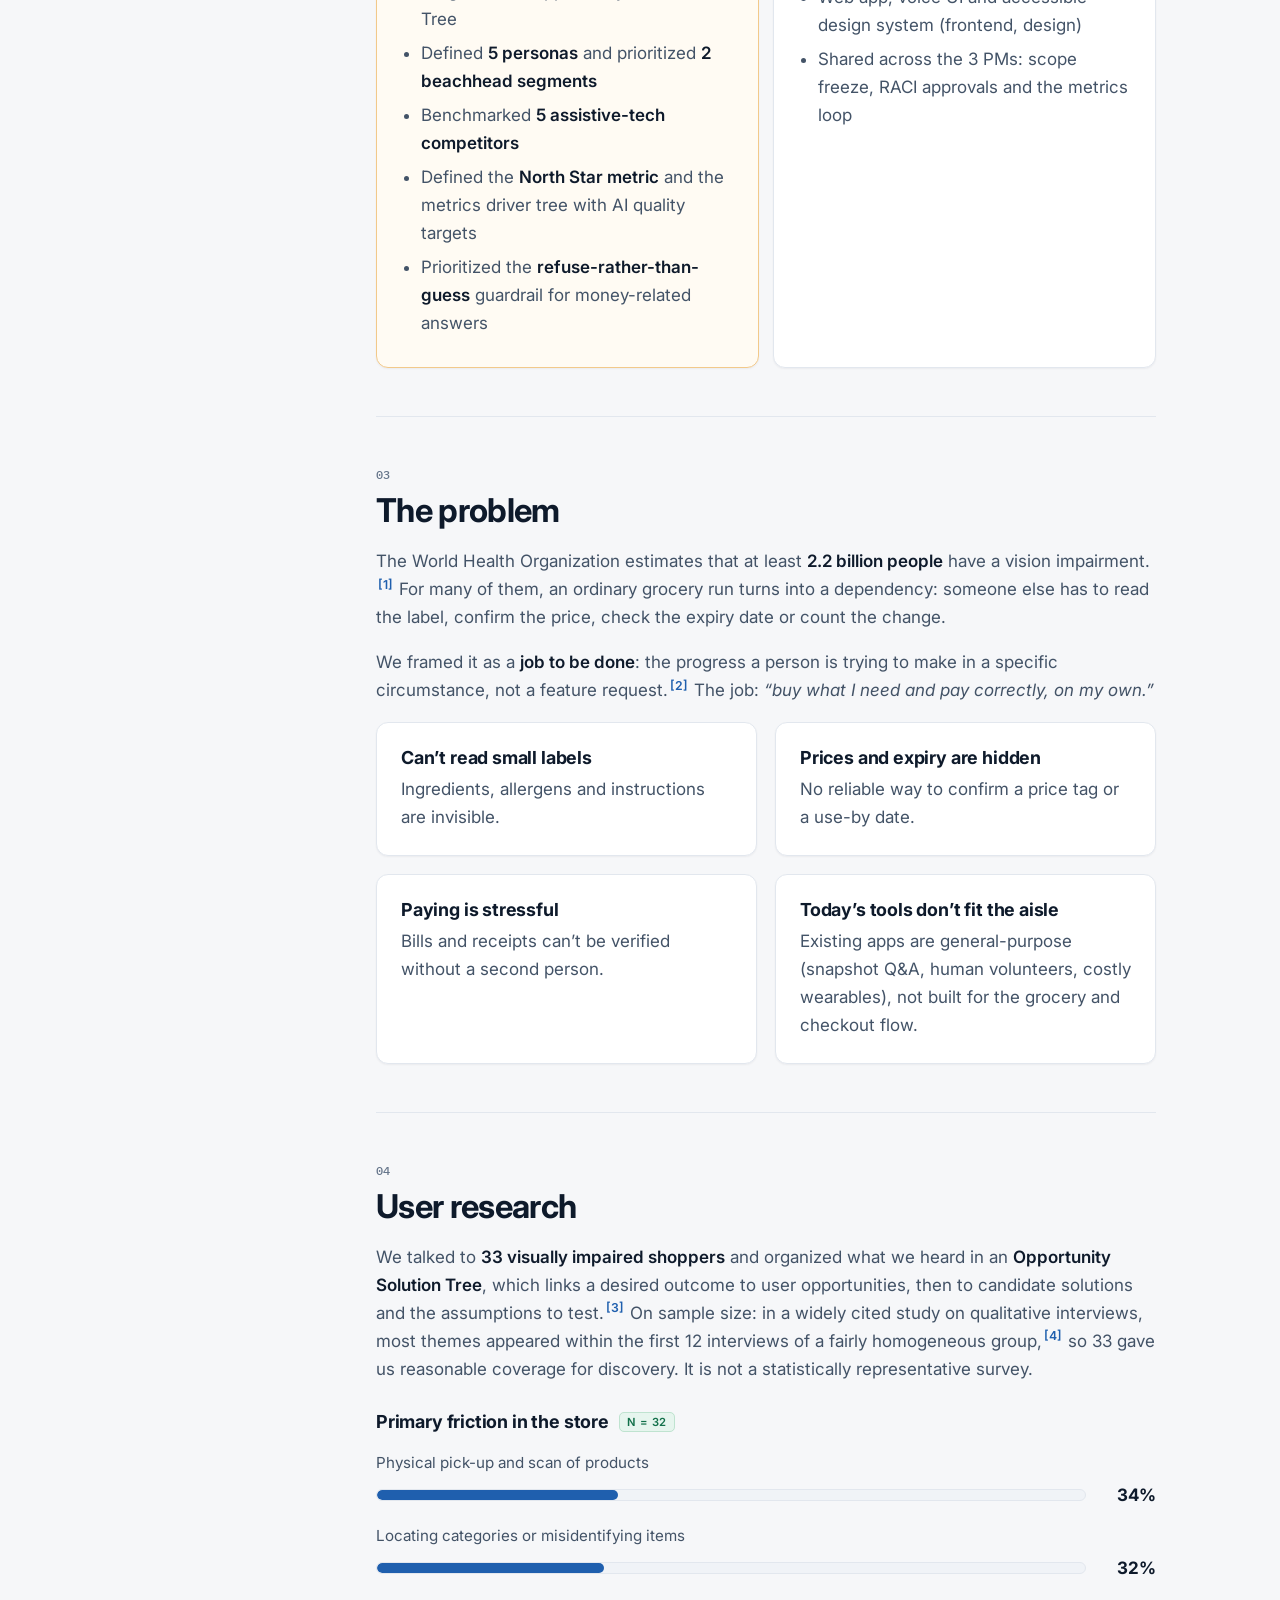
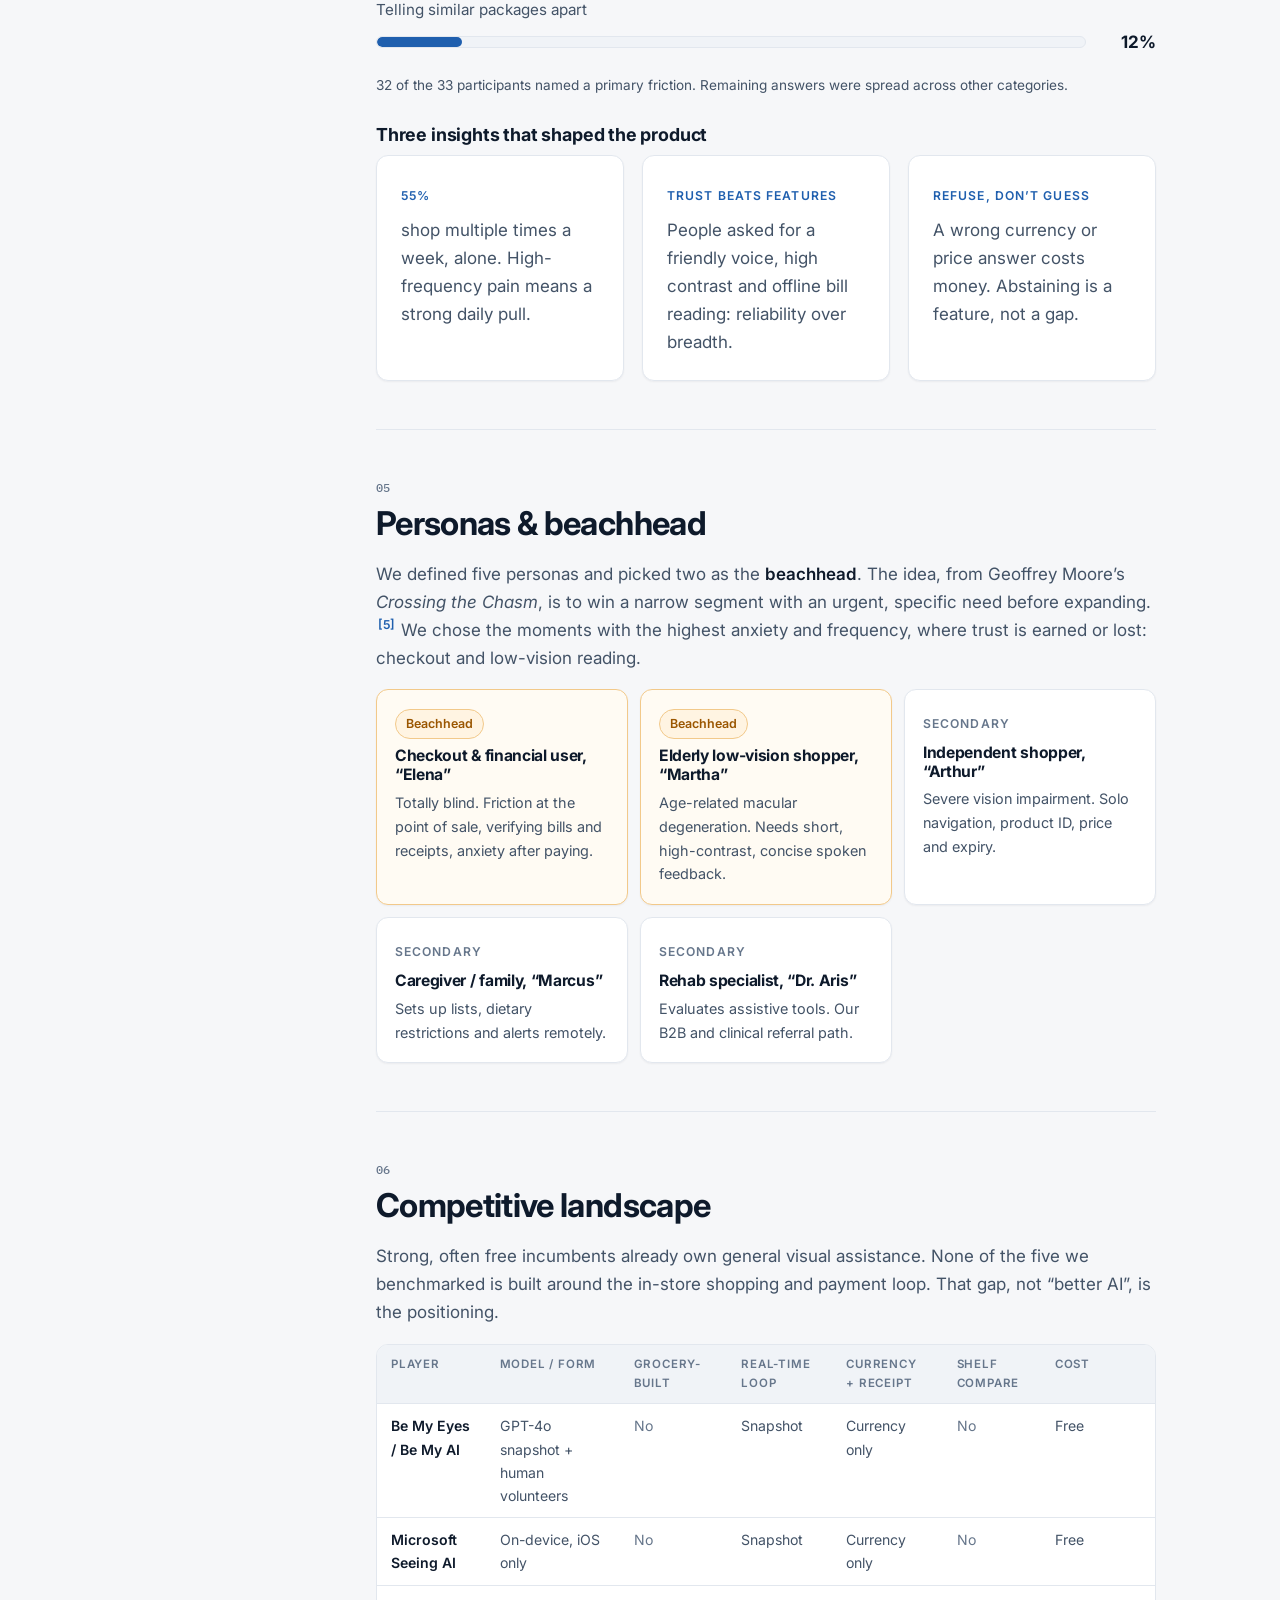
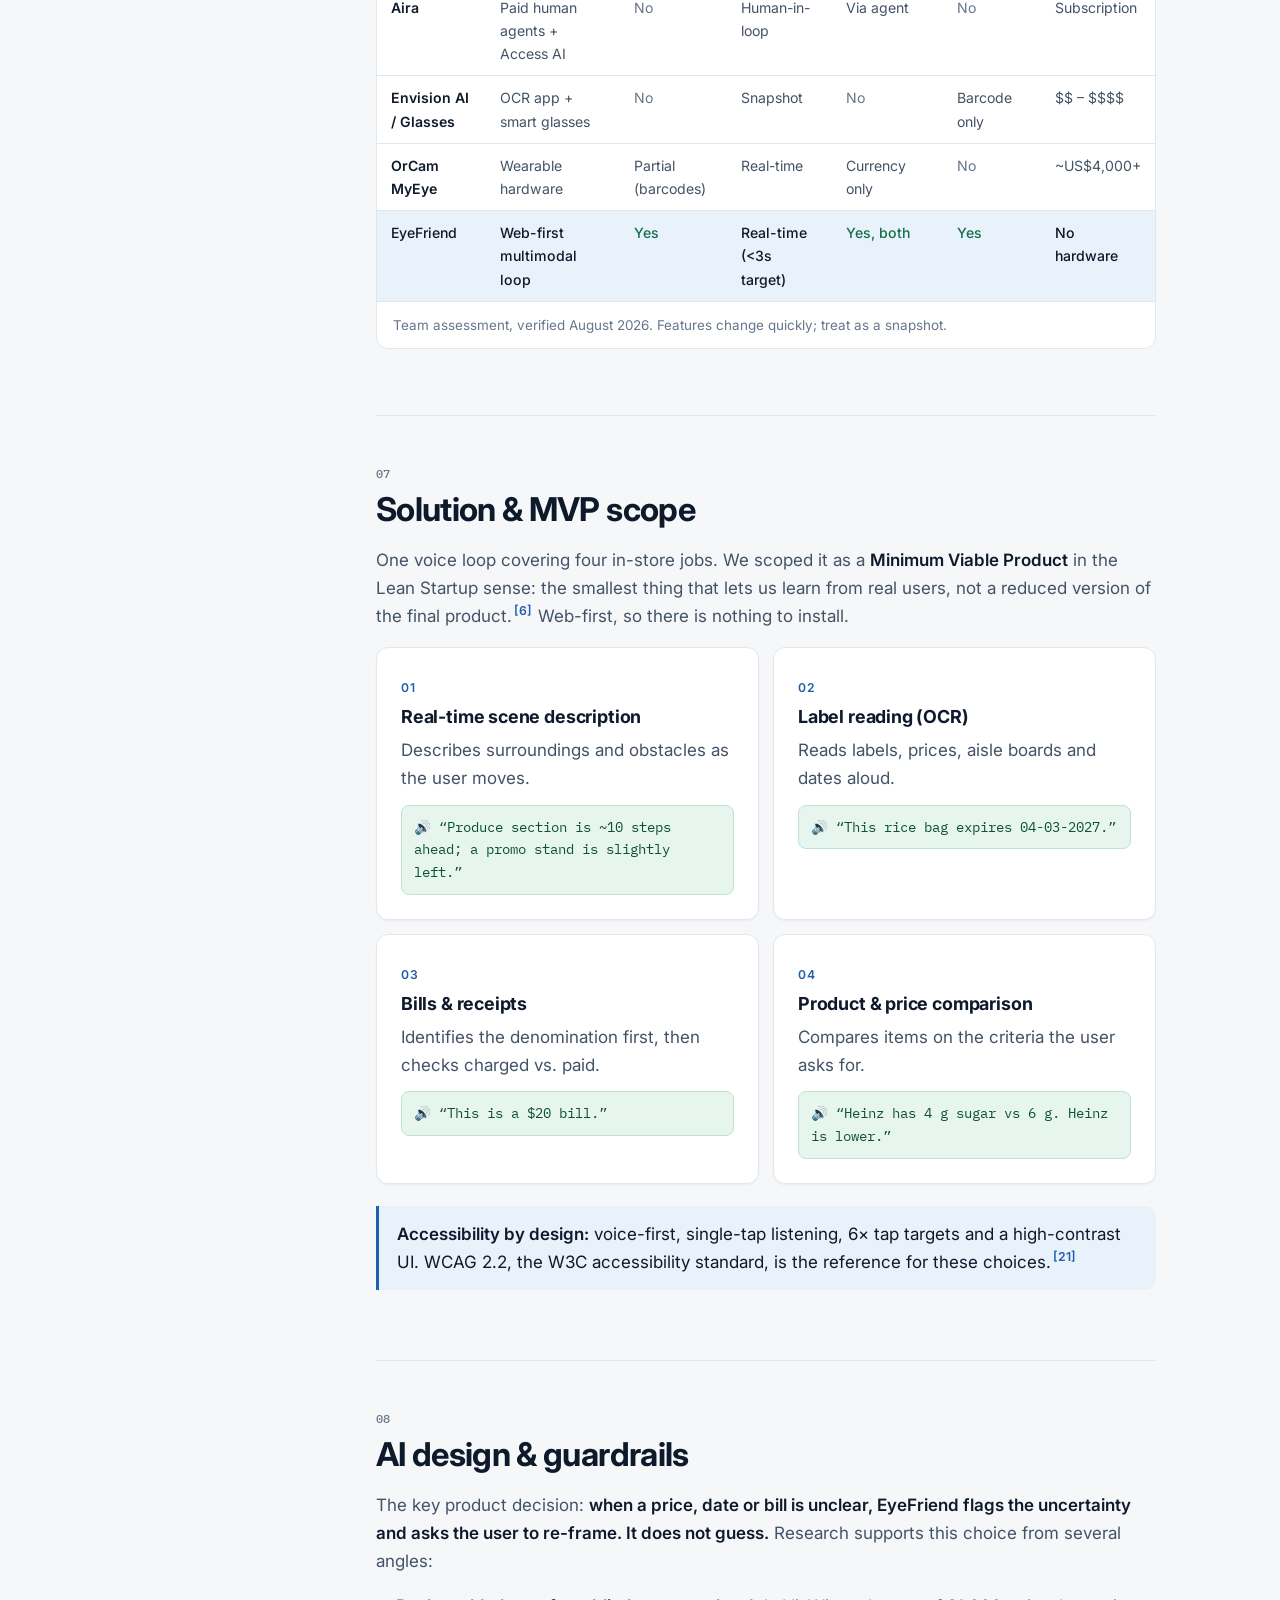
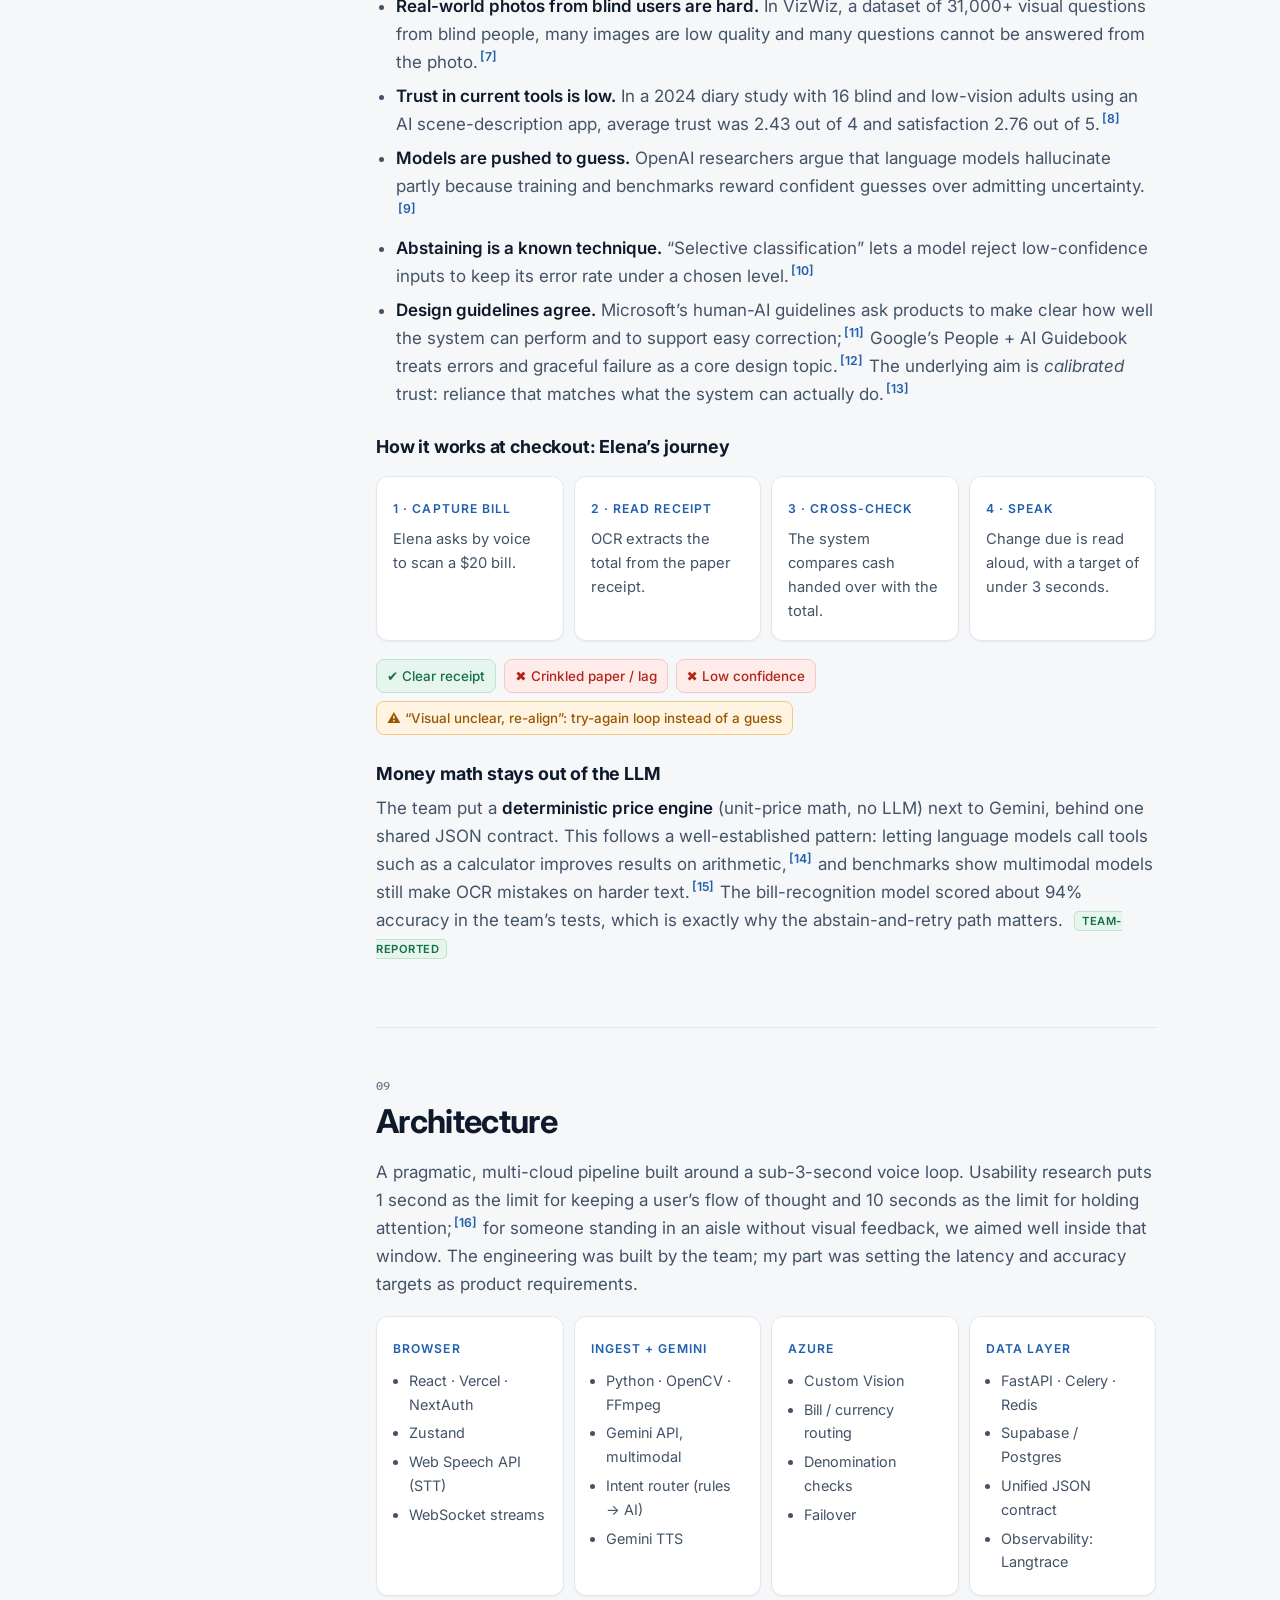
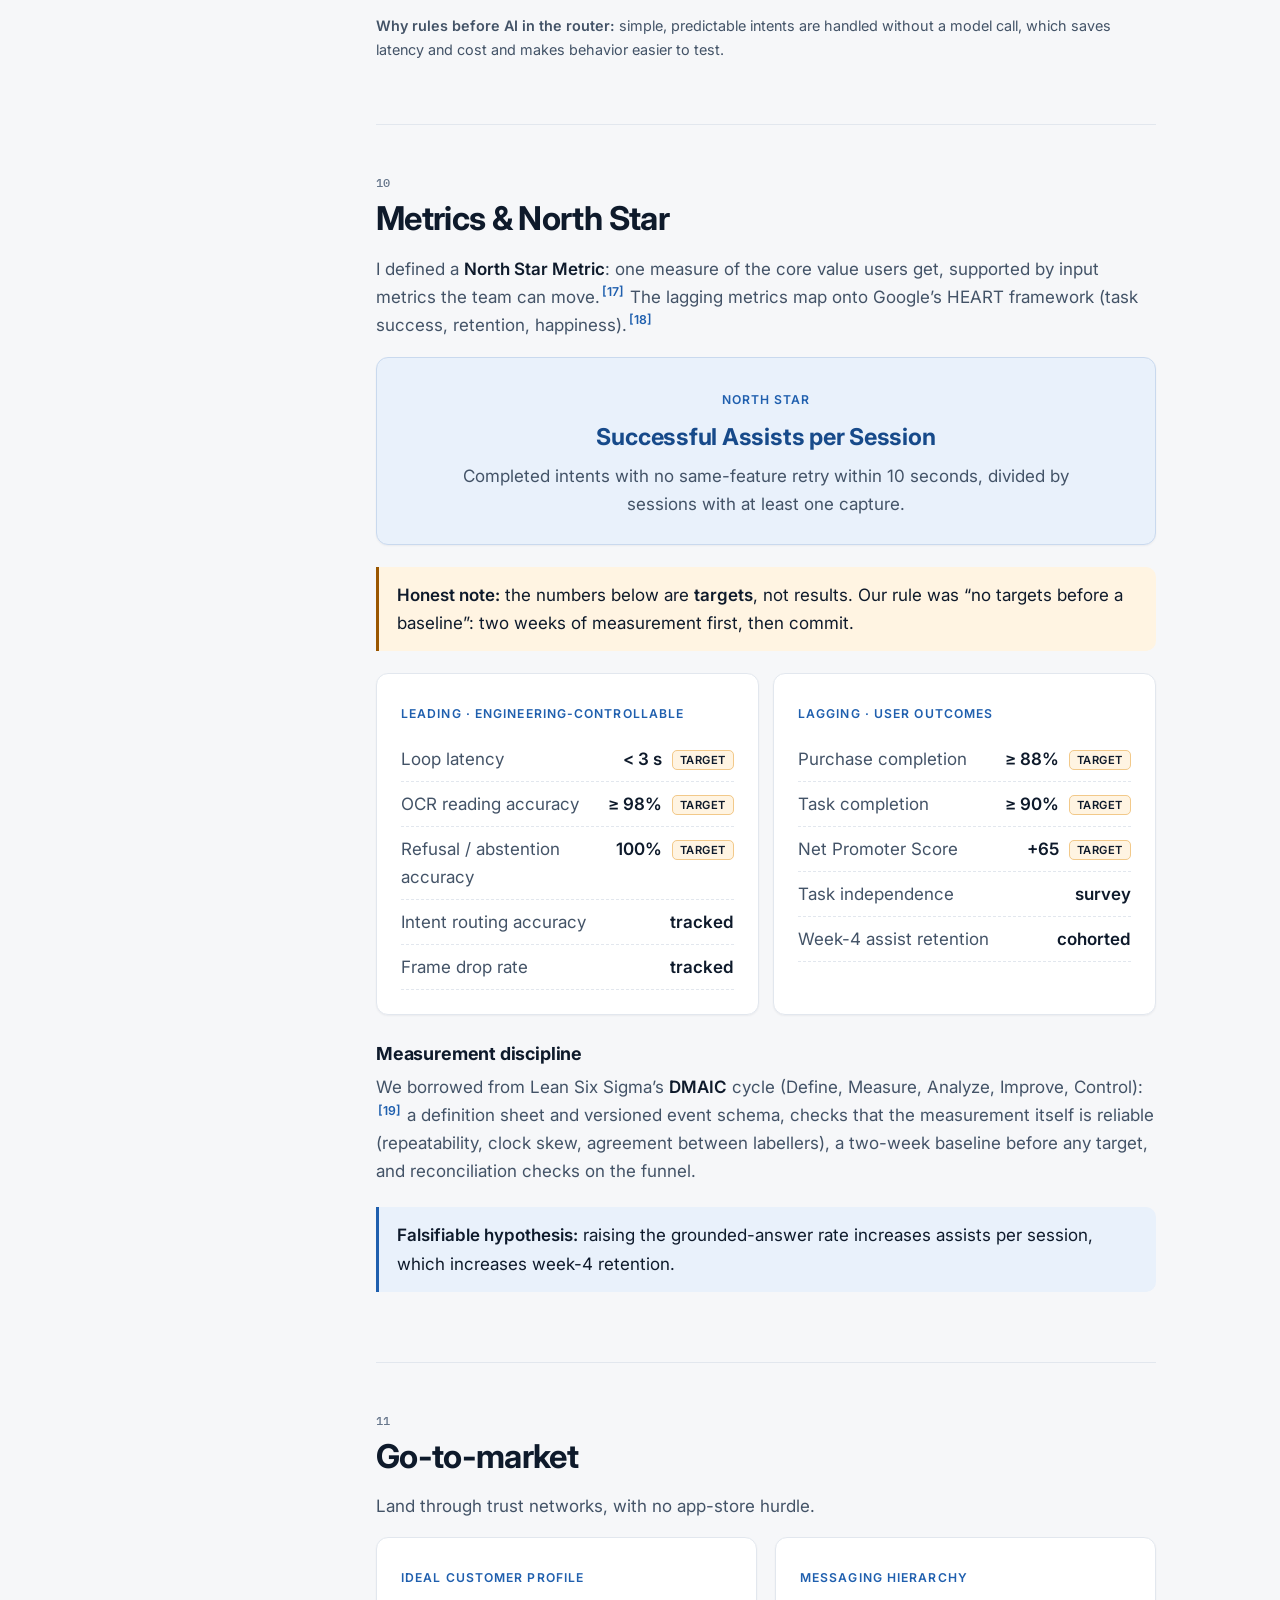
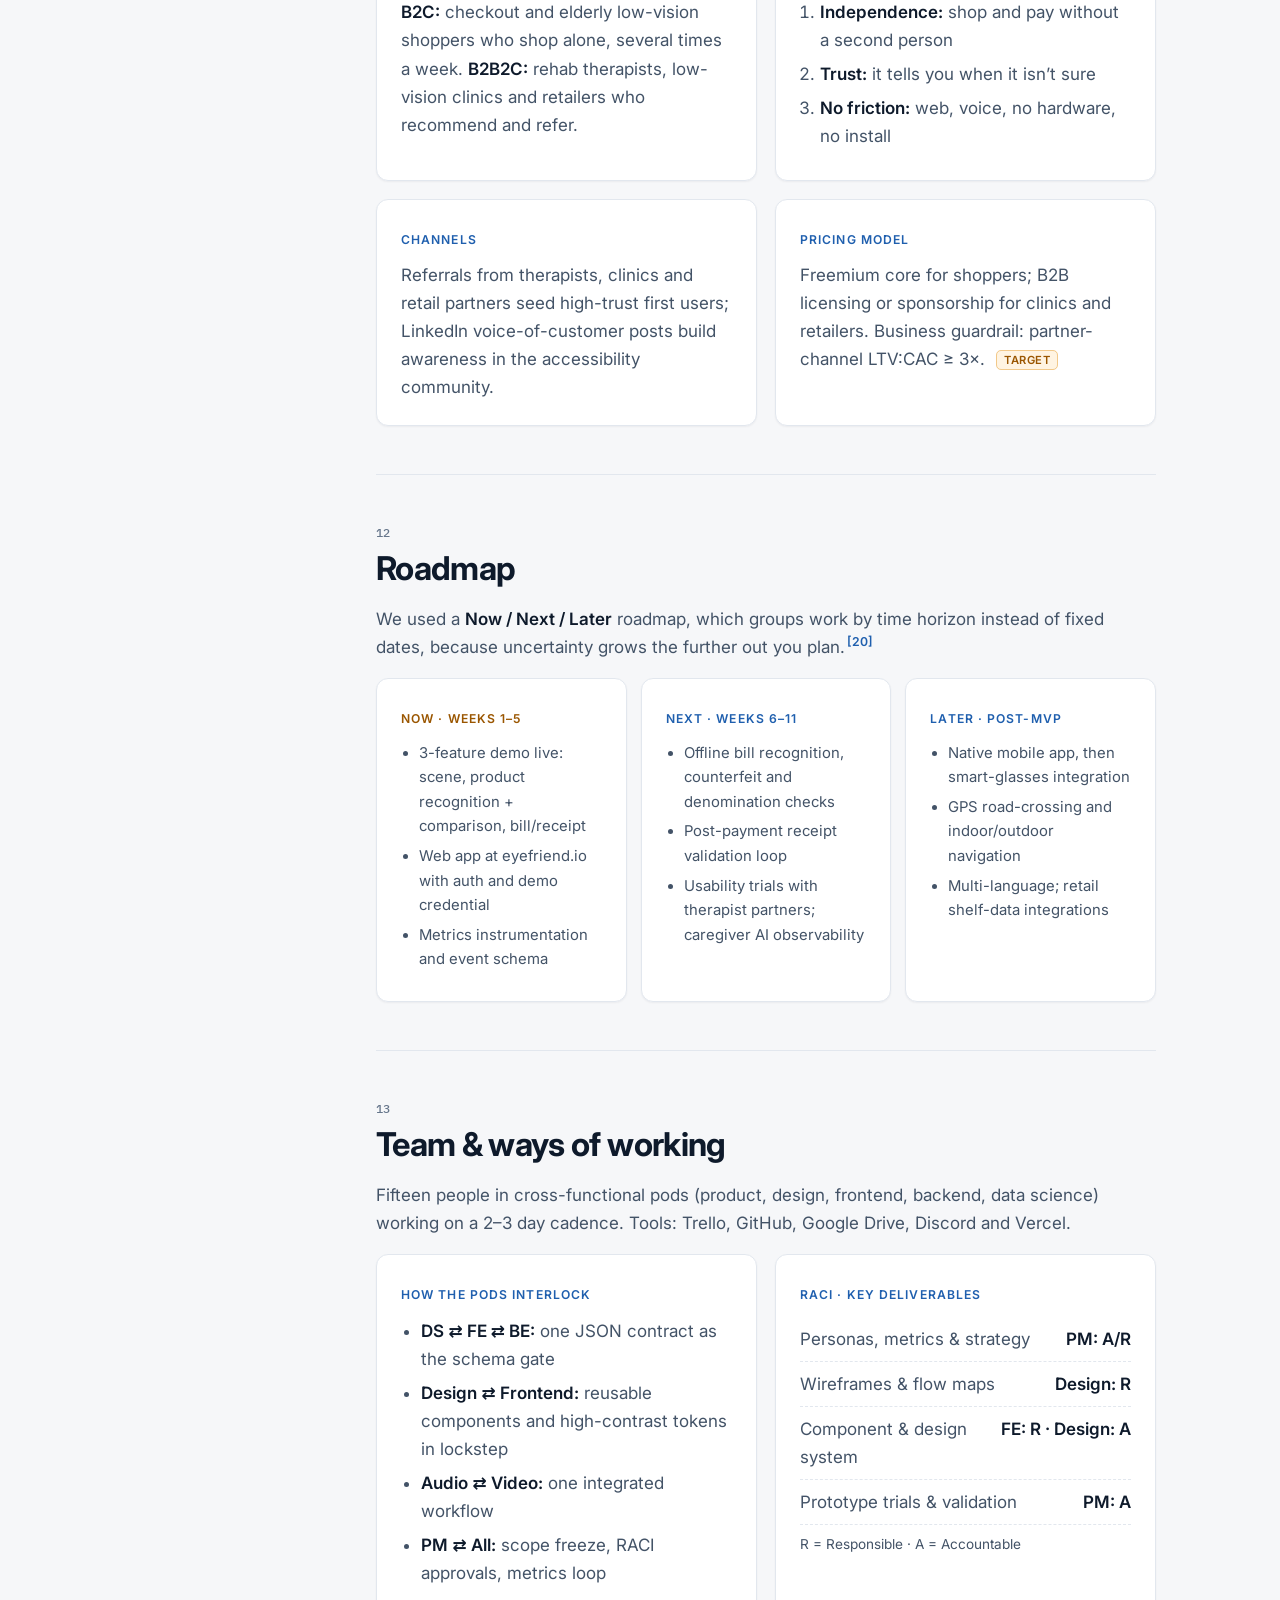
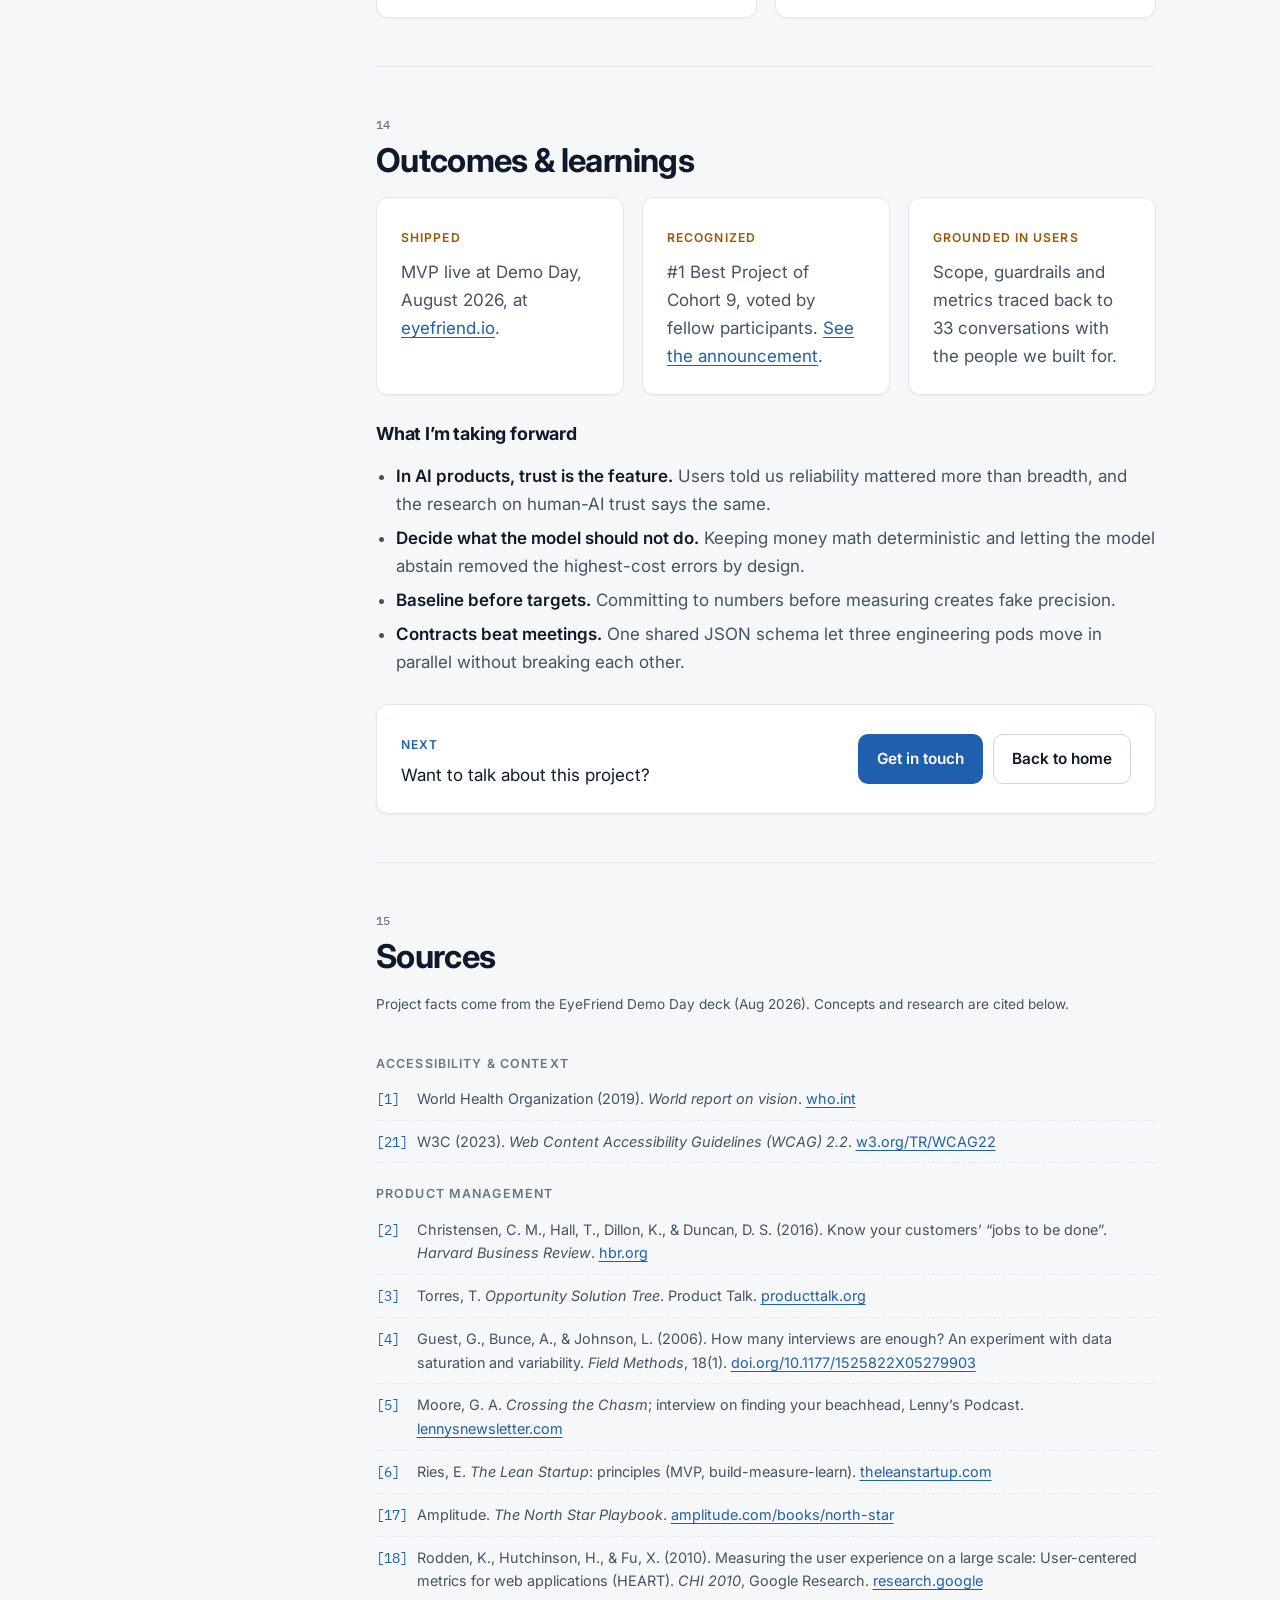
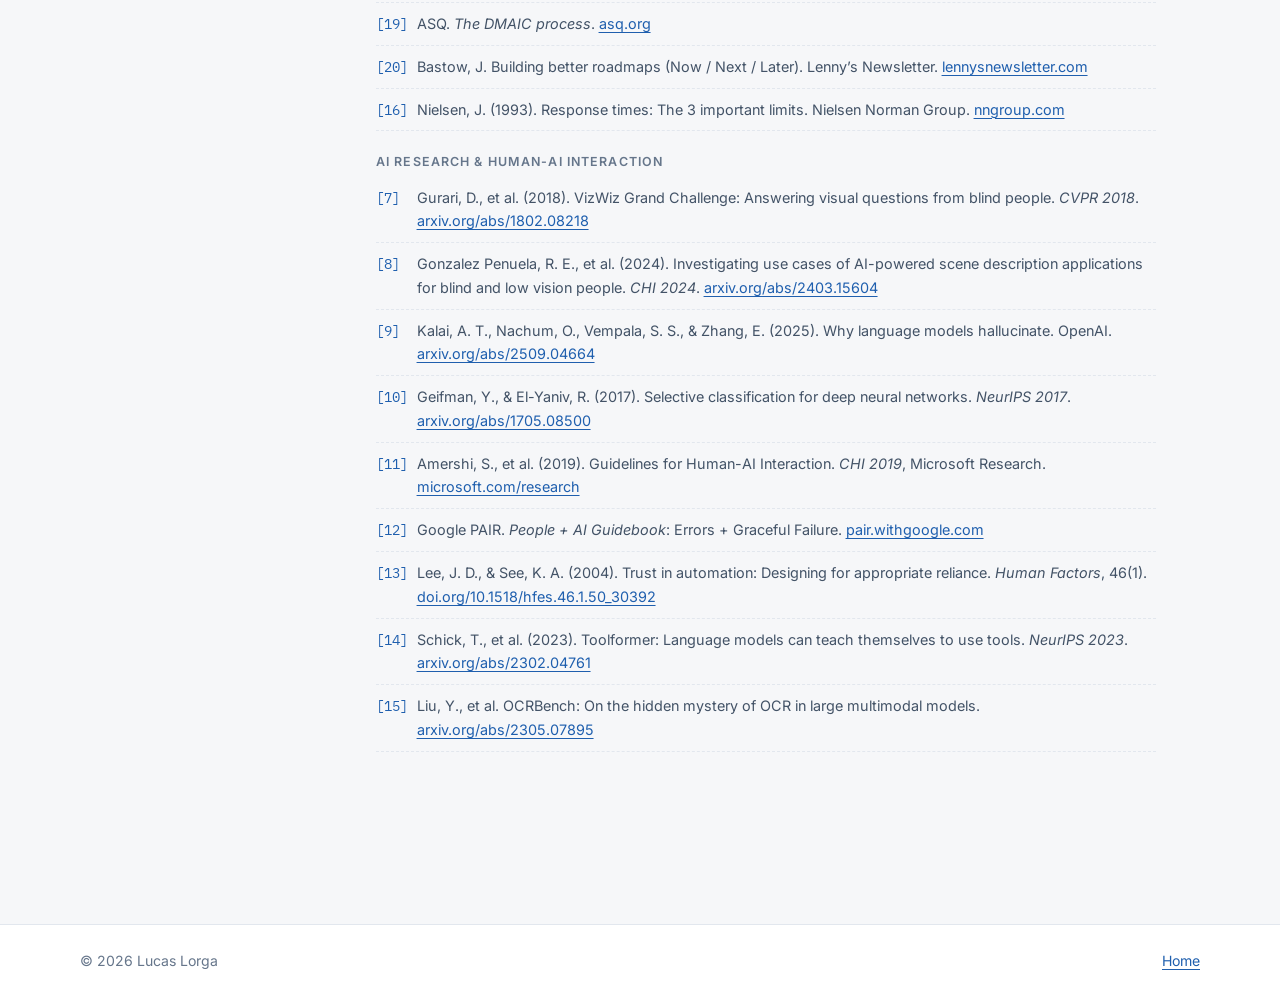
==== commit 1d674cf3: "Light, recruiter-first redesign - Light theme with navy text and a single blue accent; aviation kept" ====
--- a/eyefriend.html
+++ b/eyefriend.html
@@ -5,7 +5,7 @@
   <meta name="viewport" content="width=device-width, initial-scale=1">
   <title>EyeFriend Case Study | Lucas Lorga</title>
   <meta name="description" content="EyeFriend: a real-time multimodal AI shopping assistant for visually impaired people. Product case study by Lucas Lorga, one of three PMs.">
-  <meta name="theme-color" content="#060d18">
+  <meta name="theme-color" content="#ffffff">
   <meta property="og:type" content="article">
   <meta property="og:title" content="EyeFriend Case Study | Lucas Lorga">
   <meta property="og:description" content="Discovery, guardrails and metrics for a multimodal AI assistant for visually impaired shoppers.">
@@ -18,7 +18,7 @@
   <link rel="icon" href="assets/img/favicon.svg" type="image/svg+xml">
   <link rel="preconnect" href="https://fonts.googleapis.com">
   <link rel="preconnect" href="https://fonts.gstatic.com" crossorigin>
-  <link href="https://fonts.googleapis.com/css2?family=IBM+Plex+Mono:wght@400;500&family=IBM+Plex+Sans:wght@400;500;600&display=swap" rel="stylesheet">
+  <link href="https://fonts.googleapis.com/css2?family=IBM+Plex+Mono:wght@500&family=Inter:wght@400;500;600;700&display=swap" rel="stylesheet">
   <link rel="stylesheet" href="assets/css/style.css">
 </head>
 <body>
@@ -43,8 +43,6 @@
 
   <!-- ================= CASE HERO ================= -->
   <section class="case-hero" aria-labelledby="case-title">
-    <div class="hero__bg" aria-hidden="true"></div>
-    <canvas id="fx-canvas" aria-hidden="true"></canvas>
     <div class="wrap">
       <span class="hud"><span data-lang="en">Case study · AI product</span><span data-lang="pt">Estudo de caso · Produto de IA</span></span>
       <h1 id="case-title" style="margin-top:10px">EyeFriend</h1>
@@ -57,7 +55,7 @@
         <span class="chip"><span data-lang="en">Team: 15, cross-functional</span><span data-lang="pt">Time: 15, multidisciplinar</span></span>
         <span class="chip"><span data-lang="en">11-week MVP sprint · Aug 2026 Demo Day</span><span data-lang="pt">Sprint de MVP de 11 semanas · Demo Day ago/2026</span></span>
         <span class="chip">PM Accelerator AI PM Bootcamp · Cohort 9</span>
-        <span class="chip" style="color:var(--amber);border-color:rgba(255,181,71,.45)">★ <span data-lang="en">#1 Best Project (peer-voted)</span><span data-lang="pt">1º Melhor Projeto (voto dos participantes)</span></span>
+        <span class="chip chip--award">★ <span data-lang="en">#1 Best Project (peer-voted)</span><span data-lang="pt">1º Melhor Projeto (voto dos participantes)</span></span>
       </div>
     </div>
   </section>
@@ -70,7 +68,7 @@
         <p class="toc__title hud"><span data-lang="en">Chapters</span><span data-lang="pt">Capítulos</span></p>
         <nav aria-label="Case study chapters">
           <ol>
-            <li><a href="#tldr"><span><span data-lang="en">TL;DR</span><span data-lang="pt">Resumo</span></span></a></li>
+            <li><a href="#tldr"><span><span data-lang="en">In 60 seconds</span><span data-lang="pt">Em 60 segundos</span></span></a></li>
             <li><a href="#role"><span><span data-lang="en">Context &amp; my role</span><span data-lang="pt">Contexto e meu papel</span></span></a></li>
             <li><a href="#problem"><span><span data-lang="en">The problem</span><span data-lang="pt">O problema</span></span></a></li>
             <li><a href="#research"><span><span data-lang="en">User research</span><span data-lang="pt">Pesquisa com usuários</span></span></a></li>
@@ -97,7 +95,7 @@
             <summary><span data-current><span data-lang="en">Chapters</span><span data-lang="pt">Capítulos</span></span></summary>
             <nav aria-label="Case study chapters (mobile)">
               <ol>
-                <li><a href="#tldr"><span><span data-lang="en">TL;DR</span><span data-lang="pt">Resumo</span></span></a></li>
+                <li><a href="#tldr"><span><span data-lang="en">In 60 seconds</span><span data-lang="pt">Em 60 segundos</span></span></a></li>
                 <li><a href="#role"><span><span data-lang="en">Context &amp; my role</span><span data-lang="pt">Contexto e meu papel</span></span></a></li>
                 <li><a href="#problem"><span><span data-lang="en">The problem</span><span data-lang="pt">O problema</span></span></a></li>
                 <li><a href="#research"><span><span data-lang="en">User research</span><span data-lang="pt">Pesquisa com usuários</span></span></a></li>
@@ -117,20 +115,41 @@
           </details>
         </div>
 
-        <!-- 01 TL;DR -->
+        <!-- 01 IN 60 SECONDS -->
         <section class="chapter" id="tldr" aria-labelledby="h-tldr">
-          <span class="chapter__num hud">01</span>
-          <h2 id="h-tldr"><span data-lang="en">TL;DR</span><span data-lang="pt">Resumo</span></h2>
-          <div class="tldr">
-            <div class="card"><span class="hud hud--amber"><span data-lang="en">Problem</span><span data-lang="pt">Problema</span></span>
-              <p><span data-lang="en">Grocery shopping and paying force visually impaired people to depend on a companion or staff to read labels, prices, dates and bills.</span><span data-lang="pt">Fazer compras e pagar obriga pessoas com deficiência visual a depender de um acompanhante ou funcionário para ler rótulos, preços, validades e cédulas.</span></p></div>
-            <div class="card"><span class="hud hud--amber"><span data-lang="en">My role</span><span data-lang="pt">Meu papel</span></span>
-              <p><span data-lang="en">One of 3 PMs. I co-led research with 33 shoppers, defined personas and beachhead, benchmarked competitors, set the North Star and driver tree, and prioritized the “refuse, don’t guess” guardrail.</span><span data-lang="pt">Um dos 3 PMs. Co-liderei a pesquisa com 33 compradores, defini personas e segmento de entrada, fiz o benchmark de concorrentes, a North Star e a árvore de métricas, e priorizei o guardrail “recusar, não adivinhar”.</span></p></div>
-            <div class="card"><span class="hud hud--amber"><span data-lang="en">Solution</span><span data-lang="pt">Solução</span></span>
-              <p><span data-lang="en">A web-first voice loop with four in-store jobs: scene description, label reading (OCR), bill and receipt checks, and product comparison.</span><span data-lang="pt">Um loop de voz na web com quatro tarefas na loja: descrição do ambiente, leitura de rótulos (OCR), conferência de cédulas e recibos, e comparação de produtos.</span></p></div>
-            <div class="card"><span class="hud hud--amber"><span data-lang="en">Outcome</span><span data-lang="pt">Resultado</span></span>
-              <p><span data-lang="en">MVP shipped live at Demo Day (eyefriend.io) and voted #1 Best Project of the cohort by fellow participants.</span><span data-lang="pt">MVP lançado ao vivo no Demo Day (eyefriend.io) e eleito o 1º Melhor Projeto da turma pelos participantes.</span></p></div>
-          </div>
+          <div class="card summary60">
+            <span class="hud"><span data-lang="en">For recruiters</span><span data-lang="pt">Para recrutadores</span></span>
+            <h2 id="h-tldr" style="margin:4px 0 0"><span data-lang="en">EyeFriend in 60 seconds</span><span data-lang="pt">EyeFriend em 60 segundos</span></h2>
+            <div class="summary60__grid">
+              <div>
+                <h3><span data-lang="en">Problem</span><span data-lang="pt">Problema</span></h3>
+                <p><span data-lang="en">Visually impaired shoppers depend on a companion or staff to read labels, prices, expiry dates and bills.</span><span data-lang="pt">Pessoas com deficiência visual dependem de acompanhante ou funcionário para ler rótulos, preços, validades e cédulas.</span></p>
+              </div>
+              <div>
+                <h3><span data-lang="en">My role</span><span data-lang="pt">Meu papel</span></h3>
+                <p><span data-lang="en">One of 3 PMs in a 15-person cross-functional team, 11-week MVP sprint (PM Accelerator AI PM Bootcamp, Cohort 9).</span><span data-lang="pt">Um dos 3 PMs em um time multidisciplinar de 15 pessoas, sprint de MVP de 11 semanas (PM Accelerator AI PM Bootcamp, Cohort 9).</span></p>
+              </div>
+              <div>
+                <h3><span data-lang="en">What I did</span><span data-lang="pt">O que eu fiz</span></h3>
+                <ul>
+                  <li><span data-lang="en">Co-led research with 33 visually impaired shoppers</span><span data-lang="pt">Co-liderei a pesquisa com 33 compradores com deficiência visual</span></li>
+                  <li><span data-lang="en">5 personas → 2 beachhead segments; benchmark of 5 competitors</span><span data-lang="pt">5 personas → 2 segmentos de entrada; benchmark de 5 concorrentes</span></li>
+                  <li><span data-lang="en">North Star metric and AI quality targets</span><span data-lang="pt">North Star Metric e metas de qualidade da IA</span></li>
+                  <li><span data-lang="en">“Refuse rather than guess” guardrail for money answers</span><span data-lang="pt">Guardrail “recusar em vez de adivinhar” para dinheiro</span></li>
+                </ul>
+              </div>
+              <div>
+                <h3><span data-lang="en">Outcome</span><span data-lang="pt">Resultado</span></h3>
+                <p><span data-lang="en">MVP shipped live at Demo Day (eyefriend.io). Voted #1 Best Project of the cohort by fellow participants.</span><span data-lang="pt">MVP lançado ao vivo no Demo Day (eyefriend.io). Eleito o 1º Melhor Projeto da turma pelos participantes.</span></p>
+              </div>
+            </div>
+            <div class="summary60__skills">
+              <ul class="tags" aria-label="Skills shown">
+                <li>User research</li><li>Opportunity Solution Tree</li><li>Segmentation</li><li>Competitive analysis</li><li>North Star metric</li><li>AI guardrails</li><li>MVP scoping</li>
+              </ul>
+            </div>
+          </div>
+          <p class="footnote" style="margin-top:14px"><span data-lang="en">The chapters below go deeper into each decision and the research behind it.</span><span data-lang="pt">Os capítulos abaixo aprofundam cada decisão e a pesquisa por trás dela.</span></p>
         </section>
 
         <!-- 02 ROLE -->
@@ -274,7 +293,7 @@
             <li><span data-lang="en"><strong>Trust in current tools is low.</strong> In a 2024 diary study with 16 blind and low-vision adults using an AI scene-description app, average trust was 2.43 out of 4 and satisfaction 2.76 out of 5.<span class="cite"><a href="#src-8" aria-label="Source 8">[8]</a></span></span><span data-lang="pt"><strong>A confiança nas ferramentas atuais é baixa.</strong> Em um estudo de diário de 2024 com 16 adultos cegos ou com baixa visão usando um app de descrição de cenas com IA, a confiança média foi 2,43 de 4 e a satisfação, 2,76 de 5.<span class="cite"><a href="#src-8" aria-label="Fonte 8">[8]</a></span></span></li>
             <li><span data-lang="en"><strong>Models are pushed to guess.</strong> OpenAI researchers argue that language models hallucinate partly because training and benchmarks reward confident guesses over admitting uncertainty.<span class="cite"><a href="#src-9" aria-label="Source 9">[9]</a></span></span><span data-lang="pt"><strong>Os modelos são incentivados a chutar.</strong> Pesquisadores da OpenAI argumentam que modelos de linguagem alucinam em parte porque o treino e os benchmarks premiam o chute confiante em vez de admitir incerteza.<span class="cite"><a href="#src-9" aria-label="Fonte 9">[9]</a></span></span></li>
             <li><span data-lang="en"><strong>Abstaining is a known technique.</strong> “Selective classification” lets a model reject low-confidence inputs to keep its error rate under a chosen level.<span class="cite"><a href="#src-10" aria-label="Source 10">[10]</a></span></span><span data-lang="pt"><strong>Abster-se é uma técnica conhecida.</strong> A “classificação seletiva” permite que o modelo rejeite entradas de baixa confiança para manter a taxa de erro abaixo de um nível escolhido.<span class="cite"><a href="#src-10" aria-label="Fonte 10">[10]</a></span></span></li>
-            <li><span data-lang="en"><strong>Design guidelines agree.</strong> Microsoft’s human-AI guidelines ask products to make clear how well the system can perform and to support easy correction;<span class="cite"><a href="#src-11" aria-label="Source 11">[11]</a></span> Google’s People + AI Guidebook treats errors and graceful failure as a core design topic.<span class="cite"><a href="#src-12" aria-label="Source 12">[12]</a></span> The underlying aim is <em>calibrated</em> trust, which human-factors research first studied in aviation automation.<span class="cite"><a href="#src-13" aria-label="Source 13">[13]</a></span></span><span data-lang="pt"><strong>As diretrizes de design concordam.</strong> As diretrizes humano-IA da Microsoft pedem que o produto deixe claro o quão bem funciona e facilite a correção;<span class="cite"><a href="#src-11" aria-label="Fonte 11">[11]</a></span> o People + AI Guidebook do Google trata erros e falha elegante como tema central.<span class="cite"><a href="#src-12" aria-label="Fonte 12">[12]</a></span> O objetivo de fundo é a confiança <em>calibrada</em>, estudada primeiro na automação da aviação.<span class="cite"><a href="#src-13" aria-label="Fonte 13">[13]</a></span></span></li>
+            <li><span data-lang="en"><strong>Design guidelines agree.</strong> Microsoft’s human-AI guidelines ask products to make clear how well the system can perform and to support easy correction;<span class="cite"><a href="#src-11" aria-label="Source 11">[11]</a></span> Google’s People + AI Guidebook treats errors and graceful failure as a core design topic.<span class="cite"><a href="#src-12" aria-label="Source 12">[12]</a></span> The underlying aim is <em>calibrated</em> trust: reliance that matches what the system can actually do.<span class="cite"><a href="#src-13" aria-label="Source 13">[13]</a></span></span><span data-lang="pt"><strong>As diretrizes de design concordam.</strong> As diretrizes humano-IA da Microsoft pedem que o produto deixe claro o quão bem funciona e facilite a correção;<span class="cite"><a href="#src-11" aria-label="Fonte 11">[11]</a></span> o People + AI Guidebook do Google trata erros e falha elegante como tema central.<span class="cite"><a href="#src-12" aria-label="Fonte 12">[12]</a></span> O objetivo de fundo é a confiança <em>calibrada</em>: confiar na medida do que o sistema realmente entrega.<span class="cite"><a href="#src-13" aria-label="Fonte 13">[13]</a></span></span></li>
           </ul>
 
           <h3><span data-lang="en">How it works at checkout: Elena’s journey</span><span data-lang="pt">Como funciona no caixa: a jornada da Elena</span></h3>
@@ -396,7 +415,6 @@
               <p class="footnote" style="margin-top:8px">R = Responsible · A = Accountable</p>
             </div>
           </div>
-          <div class="callout"><p><span data-lang="en"><strong>Aviation parallel:</strong> a pre-flight briefing sets objectives, risks and who does what before anything moves. Scope freeze plus RACI did the same job for a 15-person team on a short cadence.</span><span data-lang="pt"><strong>Paralelo com a aviação:</strong> o briefing antes do voo define objetivos, riscos e quem faz o quê antes de qualquer movimento. Congelamento de escopo e RACI cumpriram esse papel para um time de 15 pessoas em ciclos curtos.</span></p></div>
         </section>
 
         <!-- 14 OUTCOMES -->
--- a/assets/css/style.css
+++ b/assets/css/style.css
@@ -1,29 +1,34 @@
 /* =========================================================
-   Lucas Lorga — Portfolio
-   Theme: night flight deck × AI. Dark navy, cyan HUD, amber annunciators.
+   Lucas Lorga — Portfolio (light theme)
+   Recruiter-first: clear hierarchy, high contrast, calm color.
    ========================================================= */
 
 :root {
-  --bg: #060d18;
-  --bg-2: #0a1526;
-  --panel: #0e1b30;
-  --panel-2: #12223b;
-  --line: #1f3557;
-  --line-soft: #172a47;
-  --text: #e6eef8;
-  --text-2: #a9bbd3;
-  --text-3: #7f93b0;
-  --cyan: #5fd4ff;
-  --cyan-dim: #2e8fb8;
-  --amber: #ffb547;
-  --green: #4fe0a6;
-  --red: #ff7a7a;
-  --radius: 14px;
+  --bg: #f6f7f9;
+  --surface: #ffffff;
+  --surface-2: #f0f3f7;
+  --line: #e2e7ee;
+  --line-strong: #cbd4e0;
+  --text: #0e1a2b;
+  --text-2: #435367;
+  --text-3: #66768b;
+  --accent: #1f5fae;
+  --accent-strong: #174a8a;
+  --accent-tint: #e9f1fb;
+  --amber: #9a5600;
+  --amber-tint: #fff4e2;
+  --amber-line: #f2c98a;
+  --green: #12704a;
+  --green-tint: #e6f5ee;
+  --red: #b42318;
+  --red-tint: #fdecea;
+  --radius: 12px;
   --maxw: 1120px;
-  --font: "IBM Plex Sans", system-ui, -apple-system, "Segoe UI", Roboto, sans-serif;
+  --font: "Inter", system-ui, -apple-system, "Segoe UI", Roboto, sans-serif;
   --mono: "IBM Plex Mono", ui-monospace, SFMono-Regular, Menlo, monospace;
-  --shadow: 0 20px 50px -20px rgba(0, 0, 0, .6);
-  color-scheme: dark;
+  --shadow-sm: 0 1px 2px rgba(14, 26, 43, .05);
+  --shadow: 0 1px 2px rgba(14, 26, 43, .04), 0 8px 24px -12px rgba(14, 26, 43, .14);
+  color-scheme: light;
 }
 
 *, *::before, *::after { box-sizing: border-box; }
@@ -36,41 +41,40 @@
   font-size: 17px;
   line-height: 1.65;
   overflow-x: hidden;
+  -webkit-font-smoothing: antialiased;
 }
 img { max-width: 100%; display: block; }
-a { color: var(--cyan); text-underline-offset: 3px; }
-a:hover { color: #9fe6ff; }
-:focus-visible { outline: 2px solid var(--amber); outline-offset: 3px; border-radius: 4px; }
-h1, h2, h3 { line-height: 1.2; margin: 0 0 .5em; font-weight: 600; letter-spacing: -.01em; }
-h1 { font-size: clamp(2.2rem, 5vw, 3.6rem); }
-h2 { font-size: clamp(1.6rem, 3vw, 2.2rem); }
-h3 { font-size: 1.15rem; }
+a { color: var(--accent); text-underline-offset: 3px; text-decoration-thickness: 1px; }
+a:hover { color: var(--accent-strong); }
+:focus-visible { outline: 2px solid var(--accent); outline-offset: 3px; border-radius: 4px; }
+h1, h2, h3, h4 { line-height: 1.2; margin: 0 0 .5em; font-weight: 700; letter-spacing: -.02em; color: var(--text); }
+h1 { font-size: clamp(2.3rem, 5vw, 3.4rem); }
+h2 { font-size: clamp(1.55rem, 3vw, 2.05rem); }
+h3 { font-size: 1.12rem; letter-spacing: -.01em; }
+h4 { font-size: 1rem; }
 p { margin: 0 0 1em; }
-ul { padding-left: 1.2em; }
+ul, ol { padding-left: 1.2em; }
 li { margin-bottom: .35em; }
-strong { color: #fff; font-weight: 600; }
-
-/* language switch: hide the inactive language */
+strong { color: var(--text); font-weight: 600; }
+
+/* language switch */
 html[lang="en"] [data-lang="pt"],
 html[lang="pt-BR"] [data-lang="en"] { display: none !important; }
 
 .skip-link {
   position: absolute; left: 12px; top: -60px; z-index: 100;
-  background: var(--amber); color: #111; padding: 10px 14px; border-radius: 8px; font-weight: 600;
-}
-.skip-link:focus { top: 12px; }
-
+  background: var(--accent); color: #fff; padding: 10px 14px; border-radius: 8px; font-weight: 600;
+}
+.skip-link:focus { top: 12px; color: #fff; }
 .sr-only { position: absolute; width: 1px; height: 1px; overflow: hidden; clip: rect(0 0 0 0); white-space: nowrap; }
-
 .wrap { width: min(var(--maxw), 100% - 32px); margin-inline: auto; }
 
-/* ---------- Mono "HUD" labels ---------- */
+/* small uppercase label */
 .hud {
-  font-family: var(--mono);
-  font-size: .78rem;
-  letter-spacing: .12em;
-  text-transform: uppercase;
-  color: var(--cyan);
+  display: inline-block;
+  font-size: .76rem; font-weight: 600;
+  letter-spacing: .09em; text-transform: uppercase;
+  color: var(--accent);
 }
 .hud--amber { color: var(--amber); }
 .hud--muted { color: var(--text-3); }
@@ -78,413 +82,385 @@
 /* ---------- Top bar ---------- */
 .topbar {
   position: sticky; top: 0; z-index: 50;
-  background: rgba(6, 13, 24, .78);
-  backdrop-filter: blur(10px);
-  -webkit-backdrop-filter: blur(10px);
-  border-bottom: 1px solid var(--line-soft);
-}
-.topbar__inner {
-  display: flex; align-items: center; justify-content: space-between; gap: 16px;
-  height: 60px;
-}
-.brand {
-  display: flex; align-items: center; gap: 10px;
-  color: var(--text); text-decoration: none; font-weight: 600;
-}
+  background: rgba(255, 255, 255, .88);
+  backdrop-filter: saturate(1.4) blur(10px);
+  -webkit-backdrop-filter: saturate(1.4) blur(10px);
+  border-bottom: 1px solid var(--line);
+}
+.topbar__inner { display: flex; align-items: center; justify-content: space-between; gap: 16px; height: 62px; }
+.brand { display: flex; align-items: center; gap: 10px; color: var(--text); text-decoration: none; font-weight: 700; }
+.brand:hover { color: var(--text); }
 .brand__mark {
-  width: 28px; height: 28px; border: 1.5px solid var(--cyan); border-radius: 50%;
-  display: grid; place-items: center; font-family: var(--mono); font-size: .7rem; color: var(--cyan);
-}
-.topbar nav { display: flex; align-items: center; gap: 18px; }
-.topbar nav a { color: var(--text-2); text-decoration: none; font-size: .92rem; }
+  width: 30px; height: 30px; border-radius: 8px; background: var(--accent); color: #fff;
+  display: grid; place-items: center; font-size: .72rem; font-weight: 700; letter-spacing: .02em;
+}
+.topbar nav { display: flex; align-items: center; gap: 20px; }
+.topbar nav a { color: var(--text-2); text-decoration: none; font-size: .93rem; font-weight: 500; }
 .topbar nav a:hover, .topbar nav a[aria-current="page"] { color: var(--text); }
 .lang-toggle {
-  font-family: var(--mono); font-size: .78rem; letter-spacing: .08em;
-  background: transparent; color: var(--text-2);
-  border: 1px solid var(--line); border-radius: 999px; padding: 6px 12px; cursor: pointer;
-}
-.lang-toggle:hover { color: var(--text); border-color: var(--cyan-dim); }
-.lang-toggle b { color: var(--cyan); font-weight: 500; }
-@media (max-width: 640px) {
-  .topbar nav .nav-hide-sm { display: none; }
-}
+  font: 600 .78rem var(--font); letter-spacing: .04em;
+  background: var(--surface); color: var(--text-2);
+  border: 1px solid var(--line-strong); border-radius: 999px; padding: 6px 12px; cursor: pointer;
+}
+.lang-toggle:hover { color: var(--text); border-color: var(--accent); }
+.lang-toggle b { color: var(--accent); }
+@media (max-width: 640px) { .topbar nav .nav-hide-sm { display: none; } }
 
 /* ---------- Buttons ---------- */
 .btn {
   display: inline-flex; align-items: center; gap: 10px;
-  padding: 12px 20px; border-radius: 999px;
-  font-weight: 600; text-decoration: none; font-size: .98rem;
-  border: 1px solid transparent; transition: transform .2s, background .2s, border-color .2s;
-}
-.btn--primary { background: var(--cyan); color: #04121f; }
-.btn--primary:hover { background: #9fe6ff; color: #04121f; transform: translateY(-1px); }
-.btn--ghost { border-color: var(--line); color: var(--text); background: rgba(255,255,255,.02); }
-.btn--ghost:hover { border-color: var(--cyan-dim); color: var(--text); }
-.btn svg { width: 18px; height: 18px; }
-
-/* ---------- Hero ---------- */
+  padding: 11px 18px; border-radius: 10px;
+  font-weight: 600; text-decoration: none; font-size: .96rem;
+  border: 1px solid transparent; transition: background .15s, border-color .15s, transform .15s;
+}
+.btn--primary { background: var(--accent); color: #fff; }
+.btn--primary:hover { background: var(--accent-strong); color: #fff; transform: translateY(-1px); }
+.btn--ghost { border-color: var(--line-strong); color: var(--text); background: var(--surface); }
+.btn--ghost:hover { border-color: var(--accent); color: var(--accent-strong); }
+.btn svg { width: 18px; height: 18px; flex: none; }
+
+/* ---------- Landing hero ---------- */
 .hero {
-  position: relative; isolation: isolate;
-  padding: 72px 0 64px;
-  overflow: hidden;
-  border-bottom: 1px solid var(--line-soft);
-}
-.hero__bg {
-  position: absolute; inset: 0; z-index: -2;
-  background: url("../img/hero-cockpit-ai.jpg") center / cover no-repeat;
-  opacity: .38;
-}
-@media (max-width: 760px) { .hero__bg { background-image: url("../img/hero-cockpit-ai-960.jpg"); } }
-.hero::after {
-  content: ""; position: absolute; inset: 0; z-index: -1;
-  background:
-    radial-gradient(1000px 500px at 20% 40%, rgba(6,13,24,.55), transparent 70%),
-    linear-gradient(180deg, rgba(6,13,24,.55) 0%, rgba(6,13,24,.85) 70%, var(--bg) 100%);
-}
-#fx-canvas { position: absolute; inset: 0; z-index: -1; width: 100%; height: 100%; pointer-events: none; }
-
-.hero__grid {
-  display: grid; grid-template-columns: auto 1fr; gap: 48px; align-items: center;
-}
-@media (max-width: 820px) { .hero__grid { grid-template-columns: 1fr; gap: 28px; } }
-
-.portrait {
-  position: relative; width: 240px; height: 240px; flex: none;
-}
-@media (max-width: 820px) { .portrait { width: 180px; height: 180px; } }
+  position: relative; isolation: isolate; overflow: hidden;
+  padding: 64px 0 56px;
+  background: linear-gradient(180deg, #ffffff 0%, #eef3fa 100%);
+  border-bottom: 1px solid var(--line);
+}
+/* subtle flight-path motif */
+.hero__path { position: absolute; inset: 0; z-index: -1; width: 100%; height: 100%; pointer-events: none; }
+.hero__path path { stroke: #b9cbe3; stroke-width: 1.5; stroke-dasharray: 2 9; stroke-linecap: round; fill: none; animation: dash 60s linear infinite; }
+.hero__path circle { fill: #c9d7ea; }
+@keyframes dash { to { stroke-dashoffset: -600; } }
+
+.hero__grid { display: grid; grid-template-columns: 1fr auto; gap: 56px; align-items: center; }
+@media (max-width: 860px) { .hero__grid { grid-template-columns: 1fr; gap: 28px; } .hero__grid .portrait { order: -1; } }
+
+.portrait { width: 260px; height: 260px; flex: none; }
+@media (max-width: 860px) { .portrait { width: 132px; height: 132px; } }
 .portrait img {
   width: 100%; height: 100%; border-radius: 50%; object-fit: cover;
-  border: 2px solid rgba(95, 212, 255, .55);
-  box-shadow: 0 0 0 8px rgba(95,212,255,.06), var(--shadow);
-}
-/* rotating HUD ring around the photo */
-.portrait__ring {
-  position: absolute; inset: -16px; border-radius: 50%;
-  border: 1px dashed rgba(95, 212, 255, .35);
-  animation: spin 40s linear infinite;
-}
-.portrait__ring::before {
-  content: ""; position: absolute; top: -4px; left: 50%; width: 8px; height: 8px; margin-left: -4px;
-  border-radius: 50%; background: var(--amber); box-shadow: 0 0 12px var(--amber);
-}
-@keyframes spin { to { transform: rotate(360deg); } }
-
-.hero__eyebrow { display: flex; flex-wrap: wrap; gap: 10px 18px; margin-bottom: 18px; }
-.hero h1 { margin-bottom: .25em; }
-.hero__role { font-size: clamp(1.1rem, 2.2vw, 1.35rem); color: var(--text-2); margin-bottom: 1.2em; max-width: 46ch; }
-.hero__role strong { color: var(--cyan); font-weight: 500; }
-.hero__ctas { display: flex; flex-wrap: wrap; gap: 12px; margin-top: 26px; }
+  border: 5px solid #fff; box-shadow: 0 0 0 1px var(--line), var(--shadow);
+}
+
+.hero__role {
+  display: inline-flex; align-items: center; gap: 8px;
+  font-weight: 600; color: var(--accent-strong); font-size: 1.05rem; margin-bottom: 12px;
+}
+.hero__role::before { content: ""; width: 8px; height: 8px; border-radius: 50%; background: var(--green); box-shadow: 0 0 0 4px var(--green-tint); }
+.hero h1 { margin-bottom: .2em; }
+.hero__lead { font-size: clamp(1.06rem, 2vw, 1.2rem); color: var(--text-2); max-width: 58ch; margin-bottom: 0; }
+.hero__ctas { display: flex; flex-wrap: wrap; gap: 10px; margin-top: 24px; }
+
+.proof { display: flex; flex-wrap: wrap; gap: 8px; margin-top: 22px; padding: 0; list-style: none; }
+.proof li {
+  margin: 0; display: inline-flex; align-items: center; gap: 8px;
+  background: var(--surface); border: 1px solid var(--line); border-radius: 999px;
+  padding: 6px 13px; font-size: .9rem; color: var(--text); font-weight: 500; box-shadow: var(--shadow-sm);
+}
+.proof li b { color: var(--accent-strong); font-weight: 700; }
+.proof li.is-award { background: var(--amber-tint); border-color: var(--amber-line); color: var(--amber); }
+.proof li.is-award b { color: var(--amber); }
 
 .status-strip {
-  margin-top: 40px;
+  margin: 36px 0 0;
   display: grid; grid-template-columns: repeat(4, 1fr);
-  border: 1px solid var(--line); border-radius: var(--radius);
-  background: rgba(10, 21, 38, .7);
-  overflow: hidden;
-}
-.status-strip > div { padding: 14px 18px; border-right: 1px solid var(--line-soft); }
+  background: var(--surface); border: 1px solid var(--line); border-radius: var(--radius);
+  box-shadow: var(--shadow-sm); overflow: hidden;
+}
+.status-strip > div { padding: 14px 18px; border-right: 1px solid var(--line); }
 .status-strip > div:last-child { border-right: 0; }
-.status-strip .val { display: block; font-size: 1rem; color: var(--text); margin-top: 4px; }
-@media (max-width: 820px) {
+.status-strip dt { font-size: .74rem; font-weight: 600; letter-spacing: .08em; text-transform: uppercase; color: var(--text-3); }
+.status-strip dd { margin: 3px 0 0; font-weight: 500; color: var(--text); font-size: .97rem; }
+@media (max-width: 860px) {
   .status-strip { grid-template-columns: 1fr 1fr; }
   .status-strip > div:nth-child(2) { border-right: 0; }
-  .status-strip > div:nth-child(-n+2) { border-bottom: 1px solid var(--line-soft); }
+  .status-strip > div:nth-child(-n+2) { border-bottom: 1px solid var(--line); }
 }
 
 /* ---------- Sections ---------- */
-.section { padding: 88px 0; }
-.section--tight { padding: 64px 0; }
-.section__head { max-width: 720px; margin-bottom: 40px; }
-.section__head p { color: var(--text-2); }
-
-/* HUD bracket corners for cards */
+.section { padding: 80px 0; }
+.section--tight { padding: 60px 0; }
+.section--alt { background: var(--surface); border-block: 1px solid var(--line); }
+.section__head { max-width: 700px; margin-bottom: 32px; }
+.section__head p { color: var(--text-2); margin-bottom: 0; }
+.section__head .hud { margin-bottom: 8px; }
+
 .card {
   position: relative;
-  background: linear-gradient(180deg, var(--panel), var(--bg-2));
+  background: var(--surface);
   border: 1px solid var(--line);
   border-radius: var(--radius);
-  padding: 26px;
-}
-.card--hud::before, .card--hud::after {
-  content: ""; position: absolute; width: 16px; height: 16px; border-color: var(--cyan); opacity: .7;
-}
-.card--hud::before { top: -1px; left: -1px; border-top: 2px solid; border-left: 2px solid; border-top-left-radius: var(--radius); }
-.card--hud::after { bottom: -1px; right: -1px; border-bottom: 2px solid; border-right: 2px solid; border-bottom-right-radius: var(--radius); }
+  padding: 24px;
+  box-shadow: var(--shadow-sm);
+}
+.section--alt .card { background: var(--bg); box-shadow: none; }
+.card--hud { /* kept for markup compatibility: plain card */ }
 
 /* Featured case */
-.feature {
-  display: grid; grid-template-columns: 1.15fr 1fr; gap: 0; padding: 0; overflow: hidden;
-}
+.feature { display: grid; grid-template-columns: 1.25fr 1fr; padding: 0; overflow: hidden; box-shadow: var(--shadow); }
 @media (max-width: 900px) { .feature { grid-template-columns: 1fr; } }
-.feature__body { padding: 36px; }
+.feature__body { padding: 34px; }
+.feature__body h3 { font-size: 1.4rem; margin-top: 14px; }
+.feature__body p { color: var(--text-2); }
 .feature__side {
-  padding: 36px; background: rgba(95,212,255,.04); border-left: 1px solid var(--line);
-  display: grid; grid-template-columns: 1fr 1fr; gap: 22px; align-content: center;
+  padding: 34px; background: var(--accent-tint); border-left: 1px solid var(--line);
+  display: grid; grid-template-columns: 1fr 1fr; gap: 24px; align-content: center;
 }
 @media (max-width: 900px) { .feature__side { border-left: 0; border-top: 1px solid var(--line); } }
+.feature__role { margin: 18px 0 0; padding: 0; list-style: none; }
+.feature__role li { position: relative; padding-left: 22px; color: var(--text-2); margin-bottom: 6px; }
+.feature__role li::before { content: ""; position: absolute; left: 2px; top: .62em; width: 8px; height: 8px; border-radius: 2px; background: var(--accent); }
+
 .badge {
-  display: inline-flex; align-items: center; gap: 8px;
-  font-family: var(--mono); font-size: .74rem; letter-spacing: .08em; text-transform: uppercase;
-  color: var(--amber); border: 1px solid rgba(255,181,71,.4); background: rgba(255,181,71,.07);
-  padding: 5px 10px; border-radius: 999px;
-}
-.stat .num { display: block; font-size: 2rem; font-weight: 600; color: var(--text); line-height: 1.1; }
+  display: inline-flex; align-items: center; gap: 6px;
+  font-size: .78rem; font-weight: 600;
+  color: var(--amber); border: 1px solid var(--amber-line); background: var(--amber-tint);
+  padding: 4px 10px; border-radius: 999px;
+}
+.stat .num { display: block; font-size: 2rem; font-weight: 700; color: var(--accent-strong); line-height: 1.1; letter-spacing: -.02em; }
 .stat .lbl { display: block; color: var(--text-2); font-size: .9rem; margin-top: 4px; }
 
-/* Skills grid */
-.grid-3 { display: grid; grid-template-columns: repeat(3, 1fr); gap: 20px; }
-.grid-2 { display: grid; grid-template-columns: repeat(2, 1fr); gap: 20px; }
+/* Grids */
+.grid-3 { display: grid; grid-template-columns: repeat(3, 1fr); gap: 18px; }
+.grid-2 { display: grid; grid-template-columns: repeat(2, 1fr); gap: 18px; }
+.grid-4 { display: grid; grid-template-columns: repeat(4, 1fr); gap: 18px; }
+@media (max-width: 960px) { .grid-4 { grid-template-columns: 1fr 1fr; } }
 @media (max-width: 900px) { .grid-3 { grid-template-columns: 1fr; } }
 @media (max-width: 760px) { .grid-2 { grid-template-columns: 1fr; } }
-.skill h3 { margin-top: 10px; }
-.skill .from { color: var(--text-2); font-size: .95rem; }
+@media (max-width: 560px) { .grid-4 { grid-template-columns: 1fr; } }
+
+/* Skills / keywords */
+.skills { display: grid; grid-template-columns: repeat(3, 1fr); gap: 18px; }
+@media (max-width: 900px) { .skills { grid-template-columns: 1fr; } }
+.skills h3 { font-size: 1rem; margin-bottom: 12px; }
+.tags { display: flex; flex-wrap: wrap; gap: 7px; list-style: none; padding: 0; margin: 0; }
+.tags li { margin: 0; font-size: .86rem; font-weight: 500; color: var(--text); background: var(--surface-2); border: 1px solid var(--line); border-radius: 7px; padding: 4px 10px; }
+.skills .evidence { margin: 14px 0 0; font-size: .86rem; color: var(--text-3); }
+
+/* Transferable skills */
+.skill h3 { margin-top: 6px; }
+.skill .from { color: var(--text-2); font-size: .96rem; margin-bottom: 0; }
 .skill .to {
-  margin-top: 14px; padding-top: 14px; border-top: 1px dashed var(--line);
-  font-size: .95rem; color: var(--text);
-}
-.skill .to::before { content: "→ "; color: var(--cyan); font-family: var(--mono); }
-
-/* Timeline (flight path) */
-.timeline { position: relative; margin: 0; padding: 0 0 0 34px; list-style: none; }
+  margin: 14px 0 0; padding-top: 12px; border-top: 1px solid var(--line);
+  font-size: .93rem; color: var(--text); font-weight: 500;
+}
+.skill .to::before { content: "→ "; color: var(--accent); }
+
+/* Timeline (subtle flight path) */
+.timeline { position: relative; margin: 0; padding: 0 0 0 34px; list-style: none; max-width: 820px; }
 .timeline::before {
-  content: ""; position: absolute; left: 9px; top: 6px; bottom: 6px; width: 2px;
-  background: repeating-linear-gradient(180deg, var(--cyan-dim) 0 8px, transparent 8px 14px);
-}
-.timeline li { position: relative; margin: 0 0 30px; }
+  content: ""; position: absolute; left: 9px; top: 8px; bottom: 8px; width: 2px;
+  background: repeating-linear-gradient(180deg, #b9cbe3 0 6px, transparent 6px 12px);
+}
+.timeline li { position: relative; margin: 0 0 28px; }
 .timeline li::before {
-  content: ""; position: absolute; left: -31px; top: 7px; width: 14px; height: 14px; border-radius: 50%;
-  background: var(--bg); border: 2px solid var(--cyan);
-}
-.timeline li.is-current::before { background: var(--amber); border-color: var(--amber); box-shadow: 0 0 14px rgba(255,181,71,.7); }
-.timeline .when { font-family: var(--mono); font-size: .8rem; color: var(--text-3); letter-spacing: .06em; }
+  content: ""; position: absolute; left: -31px; top: 6px; width: 14px; height: 14px; border-radius: 50%;
+  background: var(--surface); border: 2px solid var(--accent);
+}
+.timeline li.is-current::before { background: var(--accent); box-shadow: 0 0 0 4px var(--accent-tint); }
+.timeline li.is-break::before { border-style: dashed; border-color: var(--text-3); }
+.timeline .when { font-size: .82rem; font-weight: 600; color: var(--text-3); letter-spacing: .02em; }
 .timeline h3 { margin: 2px 0 2px; }
-.timeline .org { color: var(--text-2); font-size: .95rem; margin-bottom: 6px; }
-.timeline p { color: var(--text-2); max-width: 70ch; margin: 0; font-size: .98rem; }
+.timeline .org { color: var(--text-2); font-size: .95rem; margin-bottom: 6px; font-weight: 500; }
+.timeline p { color: var(--text-2); max-width: 70ch; margin: 0; font-size: .97rem; }
+
+/* POV (compact) */
+.pov { display: grid; grid-template-columns: repeat(3, 1fr); gap: 18px; }
+@media (max-width: 900px) { .pov { grid-template-columns: 1fr; } }
+.pov p { color: var(--text-2); font-size: .96rem; margin: 8px 0 0; }
 
 /* Contact */
-.contact {
-  text-align: center; padding: 56px 28px;
-  background:
-    radial-gradient(600px 200px at 50% 0%, rgba(95,212,255,.12), transparent 70%),
-    linear-gradient(180deg, var(--panel), var(--bg-2));
-}
+.contact { text-align: center; padding: 48px 28px; background: linear-gradient(180deg, #fff, var(--accent-tint)); box-shadow: var(--shadow); }
 .contact .hero__ctas { justify-content: center; }
 
-.footer { border-top: 1px solid var(--line-soft); padding: 26px 0 40px; color: var(--text-3); font-size: .88rem; }
+.footer { border-top: 1px solid var(--line); padding: 24px 0 36px; color: var(--text-3); font-size: .88rem; background: var(--surface); }
 .footer .wrap { display: flex; flex-wrap: wrap; gap: 10px 24px; justify-content: space-between; }
 
-/* ---------- Reveal on scroll ---------- */
-.reveal { opacity: 0; transform: translateY(18px); transition: opacity .7s ease, transform .7s ease; }
-.reveal.is-in { opacity: 1; transform: none; }
+/* Reveal */
+.js .reveal { opacity: 0; transform: translateY(14px); transition: opacity .6s ease, transform .6s ease; }
+.js .reveal.is-in { opacity: 1; transform: none; }
 
 /* =========================================================
-   Case study layout
+   Case study
    ========================================================= */
-.case-hero {
-  position: relative; isolation: isolate; overflow: hidden;
-  padding: 64px 0 48px; border-bottom: 1px solid var(--line-soft);
-}
-.case-hero .hero__bg { opacity: .22; }
-.case-hero__lead { font-size: 1.2rem; color: var(--text-2); max-width: 62ch; }
-.case-meta { display: flex; flex-wrap: wrap; gap: 10px; margin-top: 22px; }
+.case-hero { padding: 56px 0 40px; background: var(--surface); border-bottom: 1px solid var(--line); }
+.case-hero h1 { margin-top: 8px; }
+.case-hero__lead { font-size: 1.18rem; color: var(--text-2); max-width: 64ch; margin: 0; }
+.case-meta { display: flex; flex-wrap: wrap; gap: 8px; margin-top: 20px; }
 .chip {
-  font-family: var(--mono); font-size: .76rem; letter-spacing: .05em;
-  border: 1px solid var(--line); color: var(--text-2); padding: 5px 11px; border-radius: 999px;
-  background: rgba(10,21,38,.6);
-}
-
-.case-layout {
-  display: grid; grid-template-columns: 250px minmax(0, 1fr); gap: 56px;
-  padding: 48px 0 80px;
-}
-@media (max-width: 960px) { .case-layout { grid-template-columns: minmax(0, 1fr); gap: 0; padding-top: 24px; } }
-.case-layout > main { min-width: 0; }
+  font-size: .84rem; font-weight: 500;
+  border: 1px solid var(--line); color: var(--text-2); padding: 4px 11px; border-radius: 999px; background: var(--bg);
+}
+.chip--award { color: var(--amber); border-color: var(--amber-line); background: var(--amber-tint); font-weight: 600; }
+
+.case-layout { display: grid; grid-template-columns: 240px minmax(0, 1fr); gap: 56px; padding: 40px 0 80px; }
+.case-layout > main { min-width: 0; max-width: 780px; }
+@media (max-width: 960px) { .case-layout { grid-template-columns: minmax(0, 1fr); gap: 0; padding-top: 20px; } }
 
 /* Left chapter panel */
 .toc {
-  position: sticky; top: 84px; align-self: start;
-  max-height: calc(100vh - 100px); overflow: auto;
-  border: 1px solid var(--line); border-radius: var(--radius);
-  background: linear-gradient(180deg, var(--panel), var(--bg-2));
-  padding: 18px 10px 14px;
-}
-.toc__title { padding: 0 12px 10px; margin: 0; }
-.toc ol { list-style: none; margin: 0; padding: 0; counter-reset: ch; }
+  position: sticky; top: 86px; align-self: start;
+  max-height: calc(100vh - 104px); overflow: auto;
+  padding: 4px 0;
+}
+.toc__title { padding: 0 12px 8px; margin: 0; }
+.toc ol { list-style: none; margin: 0; padding: 0; counter-reset: ch; border-left: 1px solid var(--line); }
 .toc li { margin: 0; }
 .toc a {
   display: flex; gap: 10px; align-items: baseline;
-  padding: 7px 12px; border-radius: 8px;
-  color: var(--text-2); text-decoration: none; font-size: .92rem; line-height: 1.35;
+  padding: 6px 12px; margin-left: -1px;
+  color: var(--text-2); text-decoration: none; font-size: .9rem; line-height: 1.35;
   border-left: 2px solid transparent;
-  transition: background .2s, color .2s, border-color .2s;
-}
-.toc a::before {
-  counter-increment: ch; content: counter(ch, decimal-leading-zero);
-  font-family: var(--mono); font-size: .72rem; color: var(--text-3); flex: none;
-}
-.toc a:hover { color: var(--text); background: rgba(255,255,255,.03); }
-.toc a[aria-current="true"] {
-  color: var(--text); background: rgba(95,212,255,.08); border-left-color: var(--cyan);
-}
-.toc a[aria-current="true"]::before { color: var(--cyan); }
-.toc__progress { height: 3px; background: var(--line-soft); border-radius: 3px; margin: 14px 12px 4px; overflow: hidden; }
-.toc__progress span { display: block; height: 100%; width: 0; background: linear-gradient(90deg, var(--cyan), var(--amber)); }
-
-/* Mobile: chapter panel collapses into a disclosure at the top */
+  transition: color .15s, border-color .15s, background .15s;
+}
+.toc a::before { counter-increment: ch; content: counter(ch, decimal-leading-zero); font-family: var(--mono); font-size: .7rem; color: var(--text-3); flex: none; }
+.toc a:hover { color: var(--text); background: var(--surface-2); }
+.toc a[aria-current="true"] { color: var(--accent-strong); font-weight: 600; border-left-color: var(--accent); background: var(--accent-tint); }
+.toc a[aria-current="true"]::before { color: var(--accent); }
+.toc__progress { height: 3px; background: var(--line); border-radius: 3px; margin: 14px 12px 4px; overflow: hidden; }
+.toc__progress span { display: block; height: 100%; width: 0; background: var(--accent); }
+
 .toc-mobile { display: none; }
 @media (max-width: 960px) {
   .toc { display: none; }
   .toc-mobile {
-    display: block; position: sticky; top: 60px; z-index: 40;
-    margin: 0 -16px 24px; padding: 10px 16px;
-    background: rgba(6,13,24,.92); backdrop-filter: blur(8px); border-bottom: 1px solid var(--line-soft);
+    display: block; position: sticky; top: 62px; z-index: 40;
+    margin: 0 -16px 20px; padding: 10px 16px;
+    background: rgba(246,247,249,.94); backdrop-filter: blur(8px); border-bottom: 1px solid var(--line);
   }
-  .toc-mobile details { border: 1px solid var(--line); border-radius: 10px; background: var(--panel); }
+  .toc-mobile details { border: 1px solid var(--line-strong); border-radius: 10px; background: var(--surface); }
   .toc-mobile summary { cursor: pointer; padding: 10px 14px; font-weight: 600; list-style: none; display: flex; justify-content: space-between; gap: 8px; }
   .toc-mobile summary::-webkit-details-marker { display: none; }
-  .toc-mobile summary::after { content: "▾"; color: var(--cyan); }
+  .toc-mobile summary::after { content: "▾"; color: var(--accent); }
   .toc-mobile details[open] summary::after { content: "▴"; }
   .toc-mobile ol { list-style: none; margin: 0; padding: 0 6px 8px; max-height: 60vh; overflow: auto; counter-reset: chm; }
   .toc-mobile a { display: flex; gap: 10px; padding: 8px 10px; color: var(--text-2); text-decoration: none; border-radius: 6px; }
-  .toc-mobile a::before { counter-increment: chm; content: counter(chm, decimal-leading-zero); font-family: var(--mono); font-size: .72rem; color: var(--text-3); padding-top: 3px; }
-  .toc-mobile a[aria-current="true"] { color: var(--text); background: rgba(95,212,255,.08); }
-}
-
-/* Chapters */
-.chapter { padding: 8px 0 56px; scroll-margin-top: 84px; border-bottom: 1px solid var(--line-soft); margin-bottom: 48px; }
+  .toc-mobile a::before { counter-increment: chm; content: counter(chm, decimal-leading-zero); font-family: var(--mono); font-size: .7rem; color: var(--text-3); padding-top: 4px; }
+  .toc-mobile a[aria-current="true"] { color: var(--accent-strong); background: var(--accent-tint); }
+}
+
+.chapter { padding: 4px 0 48px; scroll-margin-top: 86px; border-bottom: 1px solid var(--line); margin-bottom: 44px; }
 .chapter:last-child { border-bottom: 0; }
-@media (max-width: 960px) { .chapter { scroll-margin-top: 130px; } }
-.chapter__num { display: block; margin-bottom: 8px; }
+@media (max-width: 960px) { .chapter { scroll-margin-top: 132px; } }
+.chapter__num { display: block; margin-bottom: 6px; font-family: var(--mono); font-weight: 500; letter-spacing: .04em; color: var(--text-3); }
 .chapter p, .chapter li { color: var(--text-2); }
 .chapter p strong, .chapter li strong { color: var(--text); }
 .chapter h3 { margin-top: 28px; }
 
-.tldr { display: grid; grid-template-columns: repeat(2, 1fr); gap: 16px; margin-top: 8px; }
+/* 60-second summary */
+.summary60 { border: 1px solid #c9d9ee; background: linear-gradient(180deg, #fff, var(--accent-tint)); box-shadow: var(--shadow); padding: 28px; }
+.summary60__grid { display: grid; grid-template-columns: 1fr 1fr; gap: 22px 32px; margin-top: 16px; }
+@media (max-width: 700px) { .summary60__grid { grid-template-columns: 1fr; } }
+.summary60 h3 { margin: 0 0 6px; font-size: .78rem; letter-spacing: .09em; text-transform: uppercase; color: var(--accent-strong); }
+.summary60 p, .summary60 li { color: var(--text); font-size: .98rem; margin: 0; }
+.summary60 ul { margin: 0; padding-left: 1.1em; }
+.summary60 li { margin-bottom: 4px; }
+.summary60__skills { margin-top: 20px; padding-top: 16px; border-top: 1px solid #c9d9ee; }
+
+.tldr { display: grid; grid-template-columns: repeat(2, 1fr); gap: 14px; margin-top: 8px; }
 @media (max-width: 700px) { .tldr { grid-template-columns: 1fr; } }
 .tldr .card { padding: 20px; }
 .tldr .card p { margin: 6px 0 0; }
 
-/* "Mine vs team" attribution */
-.attrib { display: grid; grid-template-columns: 1fr 1fr; gap: 16px; }
+.attrib { display: grid; grid-template-columns: 1fr 1fr; gap: 14px; }
 @media (max-width: 760px) { .attrib { grid-template-columns: 1fr; } }
 .attrib ul { margin: 10px 0 0; }
-.attrib .mine { border-color: rgba(255,181,71,.45); }
-
-.callout {
-  border-left: 3px solid var(--amber); background: rgba(255,181,71,.06);
-  padding: 16px 20px; border-radius: 0 10px 10px 0; margin: 22px 0;
-}
+.attrib .mine { border-color: var(--amber-line); background: #fffbf3; }
+
+.callout { border-left: 3px solid var(--amber); background: var(--amber-tint); padding: 14px 18px; border-radius: 0 10px 10px 0; margin: 22px 0; }
 .callout p { margin: 0; color: var(--text); }
-.callout--cyan { border-left-color: var(--cyan); background: rgba(95,212,255,.06); }
+.callout--cyan { border-left-color: var(--accent); background: var(--accent-tint); }
 
 .quote-ui {
-  font-family: var(--mono); font-size: .9rem; color: var(--green);
-  background: #04101c; border: 1px solid var(--line); border-radius: 10px; padding: 12px 14px; margin-top: 12px;
+  font-family: var(--mono); font-size: .86rem; color: #0f5132;
+  background: var(--green-tint); border: 1px solid #bfe3d0; border-radius: 8px; padding: 10px 12px; margin-top: 12px;
 }
 .quote-ui::before { content: "🔊 "; }
 
-/* Bars */
 .bars { display: grid; gap: 14px; margin: 18px 0; }
 .bar__row { display: grid; grid-template-columns: minmax(0, 1fr) 56px; gap: 6px 14px; align-items: center; }
 .bar__label { grid-column: 1 / -1; color: var(--text-2); font-size: .95rem; }
-.bar__track { height: 12px; background: var(--line-soft); border-radius: 6px; overflow: hidden; }
-.bar__fill { height: 100%; width: 0; background: linear-gradient(90deg, var(--cyan-dim), var(--cyan)); border-radius: 6px; transition: width 1.2s cubic-bezier(.2,.7,.2,1); }
-.bar__val { font-family: var(--mono); color: var(--text); text-align: right; }
-
-/* Persona cards */
-.personas { display: grid; grid-template-columns: repeat(auto-fit, minmax(210px, 1fr)); gap: 14px; }
+.bar__track { height: 12px; background: var(--surface-2); border: 1px solid var(--line); border-radius: 6px; overflow: hidden; }
+.bar__fill { height: 100%; width: 0; background: var(--accent); border-radius: 6px; transition: width 1.1s cubic-bezier(.2,.7,.2,1); }
+.bar__val { font-weight: 700; color: var(--text); text-align: right; }
+
+.personas { display: grid; grid-template-columns: repeat(auto-fit, minmax(200px, 1fr)); gap: 12px; }
 .persona { padding: 18px; }
-.persona h4 { margin: 8px 0 6px; font-size: 1rem; }
-.persona p { font-size: .92rem; margin: 0; }
-.persona--wedge { border-color: rgba(255,181,71,.5); background: linear-gradient(180deg, rgba(255,181,71,.07), var(--bg-2)); }
-
-/* Table */
-.table-wrap { overflow-x: auto; border: 1px solid var(--line); border-radius: var(--radius); margin: 18px 0; }
-table { width: 100%; border-collapse: collapse; font-size: .9rem; min-width: 760px; }
-caption { text-align: left; padding: 12px 16px; color: var(--text-3); font-size: .85rem; caption-side: bottom; }
-th, td { padding: 11px 14px; text-align: left; border-bottom: 1px solid var(--line-soft); vertical-align: top; }
-thead th { font-family: var(--mono); font-size: .72rem; letter-spacing: .08em; text-transform: uppercase; color: var(--text-3); background: var(--panel); }
+.persona h4 { margin: 8px 0 6px; font-size: .98rem; }
+.persona p { font-size: .9rem; margin: 0; }
+.persona--wedge { border-color: var(--amber-line); background: #fffbf3; }
+
+.table-wrap { overflow-x: auto; border: 1px solid var(--line); border-radius: var(--radius); margin: 18px 0; background: var(--surface); }
+table { width: 100%; border-collapse: collapse; font-size: .88rem; min-width: 760px; }
+caption { text-align: left; padding: 12px 16px; color: var(--text-3); font-size: .84rem; caption-side: bottom; }
+th, td { padding: 10px 14px; text-align: left; border-bottom: 1px solid var(--line); vertical-align: top; }
+thead th { font-size: .72rem; font-weight: 600; letter-spacing: .07em; text-transform: uppercase; color: var(--text-3); background: var(--surface-2); }
 tbody th { color: var(--text); font-weight: 600; }
 td { color: var(--text-2); }
-tr.is-us th, tr.is-us td { background: rgba(95,212,255,.07); color: var(--text); }
-.yes { color: var(--green); }
+tr.is-us th, tr.is-us td { background: var(--accent-tint); color: var(--text); font-weight: 500; }
+.yes { color: var(--green) !important; font-weight: 600; }
 .no { color: var(--text-3); }
 
-/* Feature tiles */
-.features { display: grid; grid-template-columns: repeat(2, 1fr); gap: 16px; }
+.features { display: grid; grid-template-columns: repeat(2, 1fr); gap: 14px; }
 @media (max-width: 760px) { .features { grid-template-columns: 1fr; } }
 .features .card h3 { margin-top: 6px; }
 
-/* Flow (Elena journey) */
-.flow { display: grid; grid-template-columns: repeat(4, 1fr); gap: 12px; counter-reset: step; margin: 18px 0; }
+.flow { display: grid; grid-template-columns: repeat(4, 1fr); gap: 10px; margin: 18px 0; }
 @media (max-width: 860px) { .flow { grid-template-columns: 1fr 1fr; } }
 @media (max-width: 480px) { .flow { grid-template-columns: 1fr; } }
 .flow .card { padding: 16px; }
 .flow .card p { margin: 6px 0 0; font-size: .92rem; }
-.flow__fail { margin-top: 12px; display: grid; grid-template-columns: repeat(3, auto) 1fr; gap: 10px; align-items: center; }
-@media (max-width: 760px) { .flow__fail { grid-template-columns: 1fr; } }
-.pill { font-family: var(--mono); font-size: .8rem; padding: 6px 10px; border-radius: 8px; border: 1px solid var(--line); }
-.pill--ok { color: var(--green); border-color: rgba(79,224,166,.4); }
-.pill--bad { color: var(--red); border-color: rgba(255,122,122,.4); }
-.pill--warn { color: var(--amber); border-color: rgba(255,181,71,.45); }
-
-/* Architecture */
-.arch { display: grid; grid-template-columns: repeat(4, 1fr); gap: 12px; margin: 18px 0; }
+.flow__fail { margin-top: 12px; display: flex; flex-wrap: wrap; gap: 8px; }
+.pill { font-size: .84rem; font-weight: 500; padding: 5px 10px; border-radius: 8px; border: 1px solid var(--line); background: var(--surface); }
+.pill--ok { color: var(--green); border-color: #bfe3d0; background: var(--green-tint); }
+.pill--bad { color: var(--red); border-color: #f4c7c3; background: var(--red-tint); }
+.pill--warn { color: var(--amber); border-color: var(--amber-line); background: var(--amber-tint); }
+
+.arch { display: grid; grid-template-columns: repeat(4, 1fr); gap: 10px; margin: 18px 0; }
 @media (max-width: 900px) { .arch { grid-template-columns: 1fr 1fr; } }
 @media (max-width: 480px) { .arch { grid-template-columns: 1fr; } }
 .arch .card { padding: 16px; }
 .arch ul { margin: 8px 0 0; padding-left: 1.1em; font-size: .9rem; }
 
-/* Metrics tree */
-.ns {
-  text-align: center; padding: 26px; margin: 18px 0;
-  border: 1px solid rgba(95,212,255,.55);
-  background: radial-gradient(400px 120px at 50% 0%, rgba(95,212,255,.14), transparent 70%), var(--panel);
-}
-.ns .title { font-size: 1.5rem; font-weight: 600; color: var(--text); margin: 6px 0; }
+.ns { text-align: center; padding: 26px; margin: 18px 0; border: 1px solid #c9d9ee; background: var(--accent-tint); }
+.ns .title { font-size: 1.45rem; font-weight: 700; color: var(--accent-strong); margin: 6px 0; letter-spacing: -.01em; }
 .ns p { margin: 0 auto; max-width: 60ch; }
-.kpis { display: grid; grid-template-columns: 1fr 1fr; gap: 16px; }
+.kpis { display: grid; grid-template-columns: 1fr 1fr; gap: 14px; }
 @media (max-width: 760px) { .kpis { grid-template-columns: 1fr; } }
 .kpi-list { list-style: none; padding: 0; margin: 10px 0 0; }
-.kpi-list li { display: flex; justify-content: space-between; gap: 12px; padding: 8px 0; border-bottom: 1px dashed var(--line-soft); margin: 0; }
-.kpi-list li span:last-child { font-family: var(--mono); color: var(--text); white-space: nowrap; }
-
-/* Roadmap */
+.kpi-list li { display: flex; justify-content: space-between; gap: 12px; padding: 8px 0; border-bottom: 1px dashed var(--line); margin: 0; }
+.kpi-list li span:last-child { color: var(--text); font-weight: 600; white-space: nowrap; }
+
 .roadmap { display: grid; grid-template-columns: repeat(3, 1fr); gap: 14px; }
 @media (max-width: 860px) { .roadmap { grid-template-columns: 1fr; } }
 .roadmap .card ul { margin: 10px 0 0; font-size: .93rem; }
 
 .next-link { display: flex; justify-content: space-between; align-items: center; gap: 16px; flex-wrap: wrap; }
-
 .footnote { font-size: .85rem; color: var(--text-3); }
 
-/* ---------- Reduced motion ---------- */
+/* Citations & sources */
+.cite { font-size: .72em; vertical-align: super; line-height: 0; margin-left: 1px; font-weight: 600; }
+.cite a { text-decoration: none; padding: 0 1px; }
+.cite a:hover { text-decoration: underline; }
+.sources { padding-left: 0; list-style: none; margin: 0; }
+.sources li { display: grid; grid-template-columns: 2.4em 1fr; gap: 6px; padding: 9px 0; border-bottom: 1px dashed var(--line); margin: 0; color: var(--text-2); font-size: .9rem; scroll-margin-top: 90px; }
+.sources li:target { background: var(--amber-tint); }
+.sources .n { font-family: var(--mono); color: var(--accent); }
+.label-tag { font-size: .7rem; font-weight: 600; letter-spacing: .05em; text-transform: uppercase; padding: 2px 7px; border-radius: 5px; border: 1px solid var(--line); color: var(--text-3); margin-left: 6px; vertical-align: middle; background: var(--surface); }
+.label-tag--target { color: var(--amber); border-color: var(--amber-line); background: var(--amber-tint); }
+.label-tag--measured { color: var(--green); border-color: #bfe3d0; background: var(--green-tint); }
+.concept { font-size: .9rem; color: var(--text-3); margin-top: 10px; }
+.concept b { color: var(--text-2); font-weight: 600; }
+
+/* Reduced motion */
 @media (prefers-reduced-motion: reduce) {
   html { scroll-behavior: auto; }
-  .portrait__ring { animation: none; }
+  .hero__path path { animation: none; }
   .reveal { opacity: 1; transform: none; transition: none; }
-  .bar__fill { transition: none; }
-  .btn { transition: none; }
-}
-
-/* ---------- Print ---------- */
+  .bar__fill, .btn { transition: none; }
+}
+
 @media print {
-  .topbar, .toc, .toc-mobile, #fx-canvas, .hero__bg, .lang-toggle { display: none !important; }
-  body { background: #fff; color: #000; }
-}
-
-/* ---------- Citations & sources ---------- */
-.cite { font-family: var(--mono); font-size: .72em; vertical-align: super; line-height: 0; margin-left: 1px; }
-.cite a { text-decoration: none; color: var(--cyan); padding: 0 1px; }
-.cite a:hover { text-decoration: underline; }
-.sources { counter-reset: none; padding-left: 0; list-style: none; margin: 0; }
-.sources li { display: grid; grid-template-columns: 2.4em 1fr; gap: 6px; padding: 10px 0; border-bottom: 1px dashed var(--line-soft); margin: 0; color: var(--text-2); font-size: .93rem; scroll-margin-top: 90px; }
-.sources li:target { background: rgba(255,181,71,.08); }
-.sources .n { font-family: var(--mono); color: var(--cyan); }
-.sources .why { display: block; color: var(--text-3); font-size: .86rem; margin-top: 2px; }
-.label-tag { font-family: var(--mono); font-size: .7rem; letter-spacing: .06em; text-transform: uppercase; padding: 2px 7px; border-radius: 5px; border: 1px solid var(--line); color: var(--text-3); margin-left: 6px; vertical-align: middle; }
-.label-tag--target { color: var(--amber); border-color: rgba(255,181,71,.45); }
-.label-tag--measured { color: var(--green); border-color: rgba(79,224,166,.4); }
-.concept { font-size: .9rem; color: var(--text-3); margin-top: 10px; }
-.concept b { color: var(--text-2); font-weight: 500; }
-@media (max-width: 820px) { .portrait { margin-left: 16px; } }
+  .topbar, .toc, .toc-mobile, .lang-toggle, .hero__path { display: none !important; }
+  body { background: #fff; }
+}
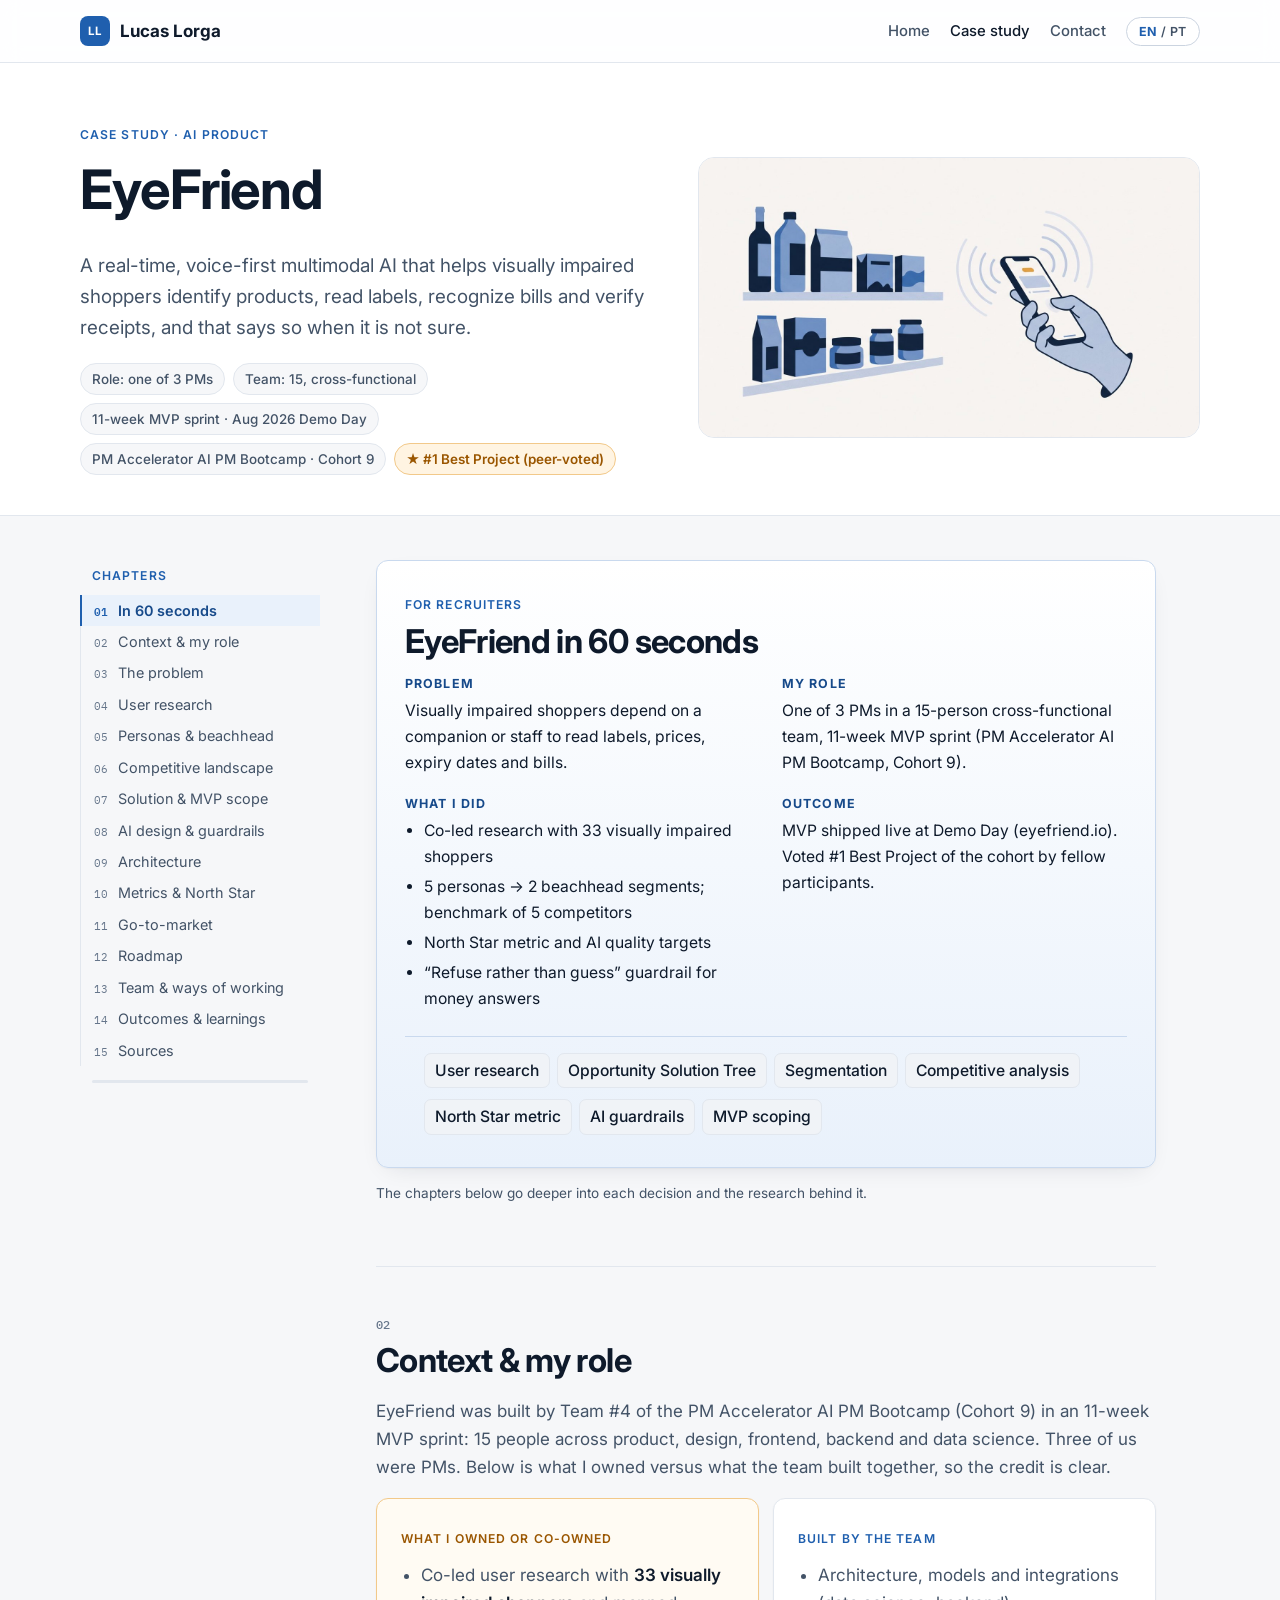
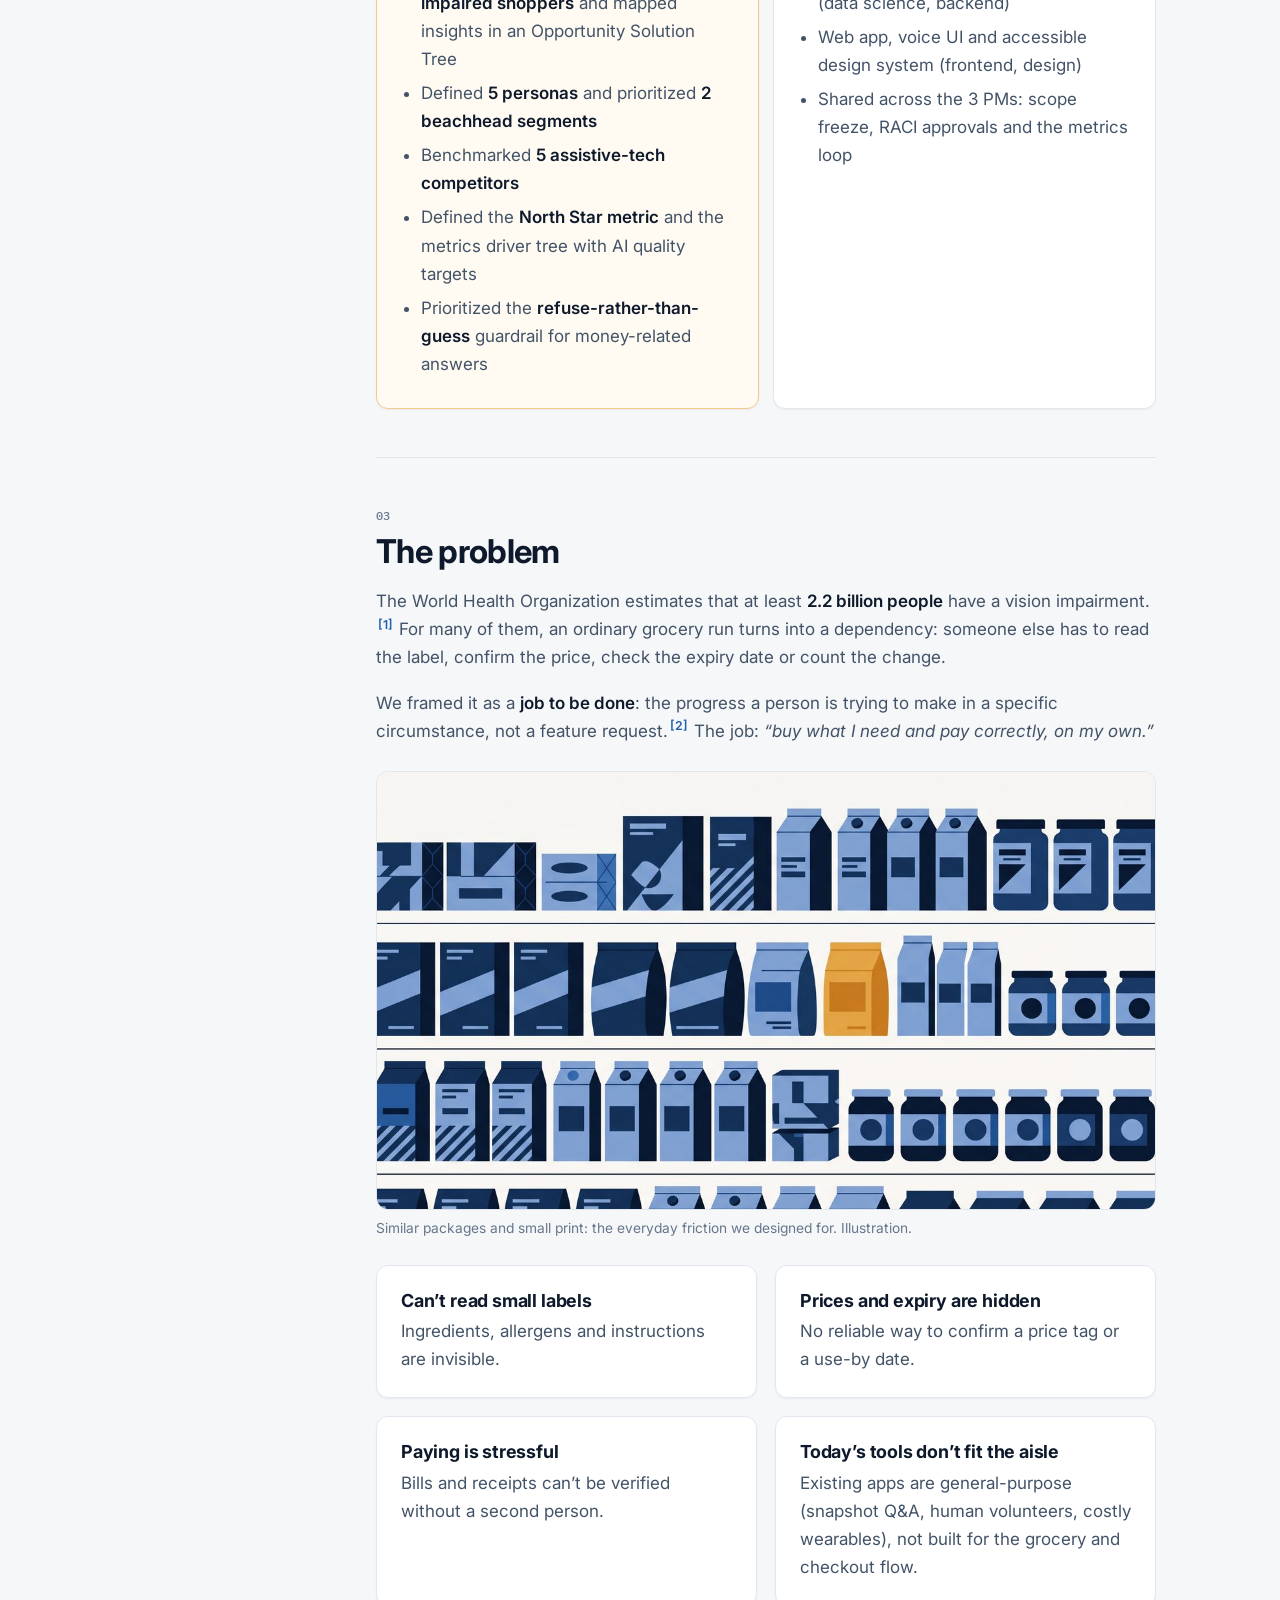
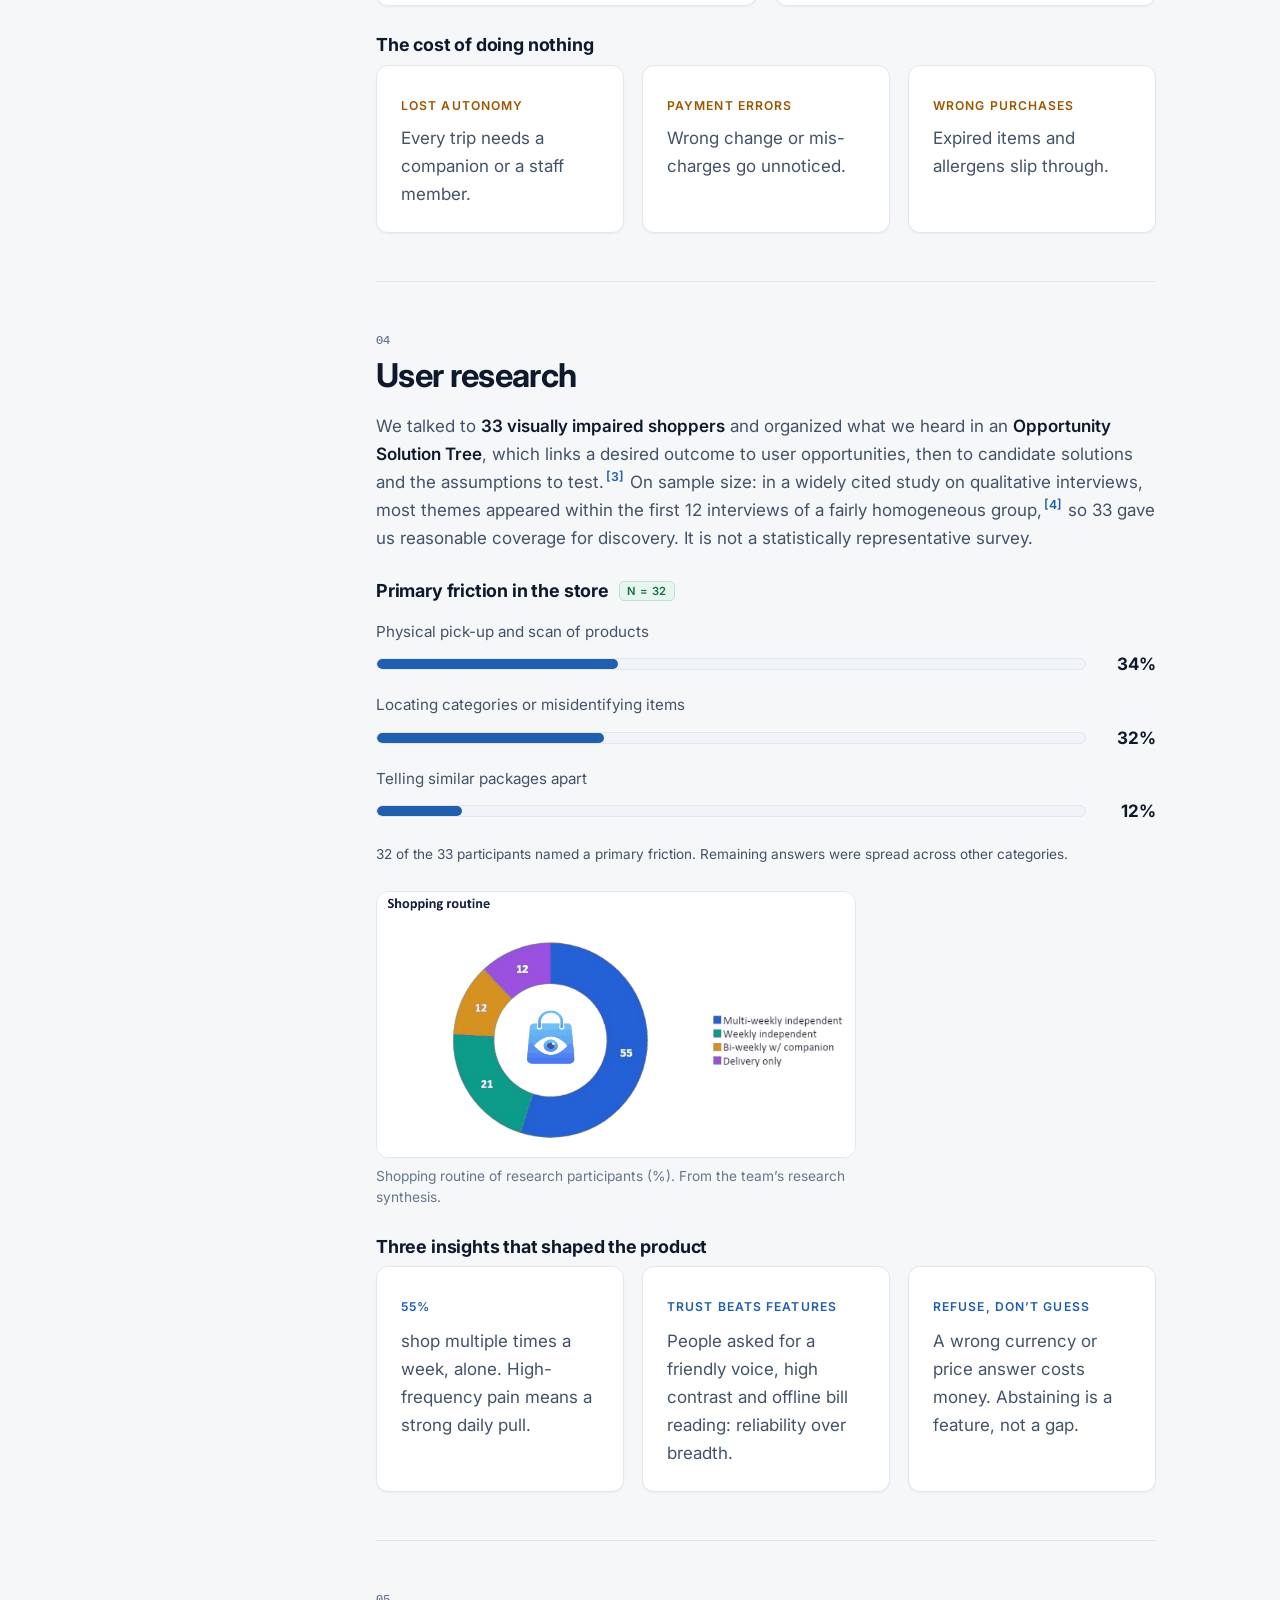
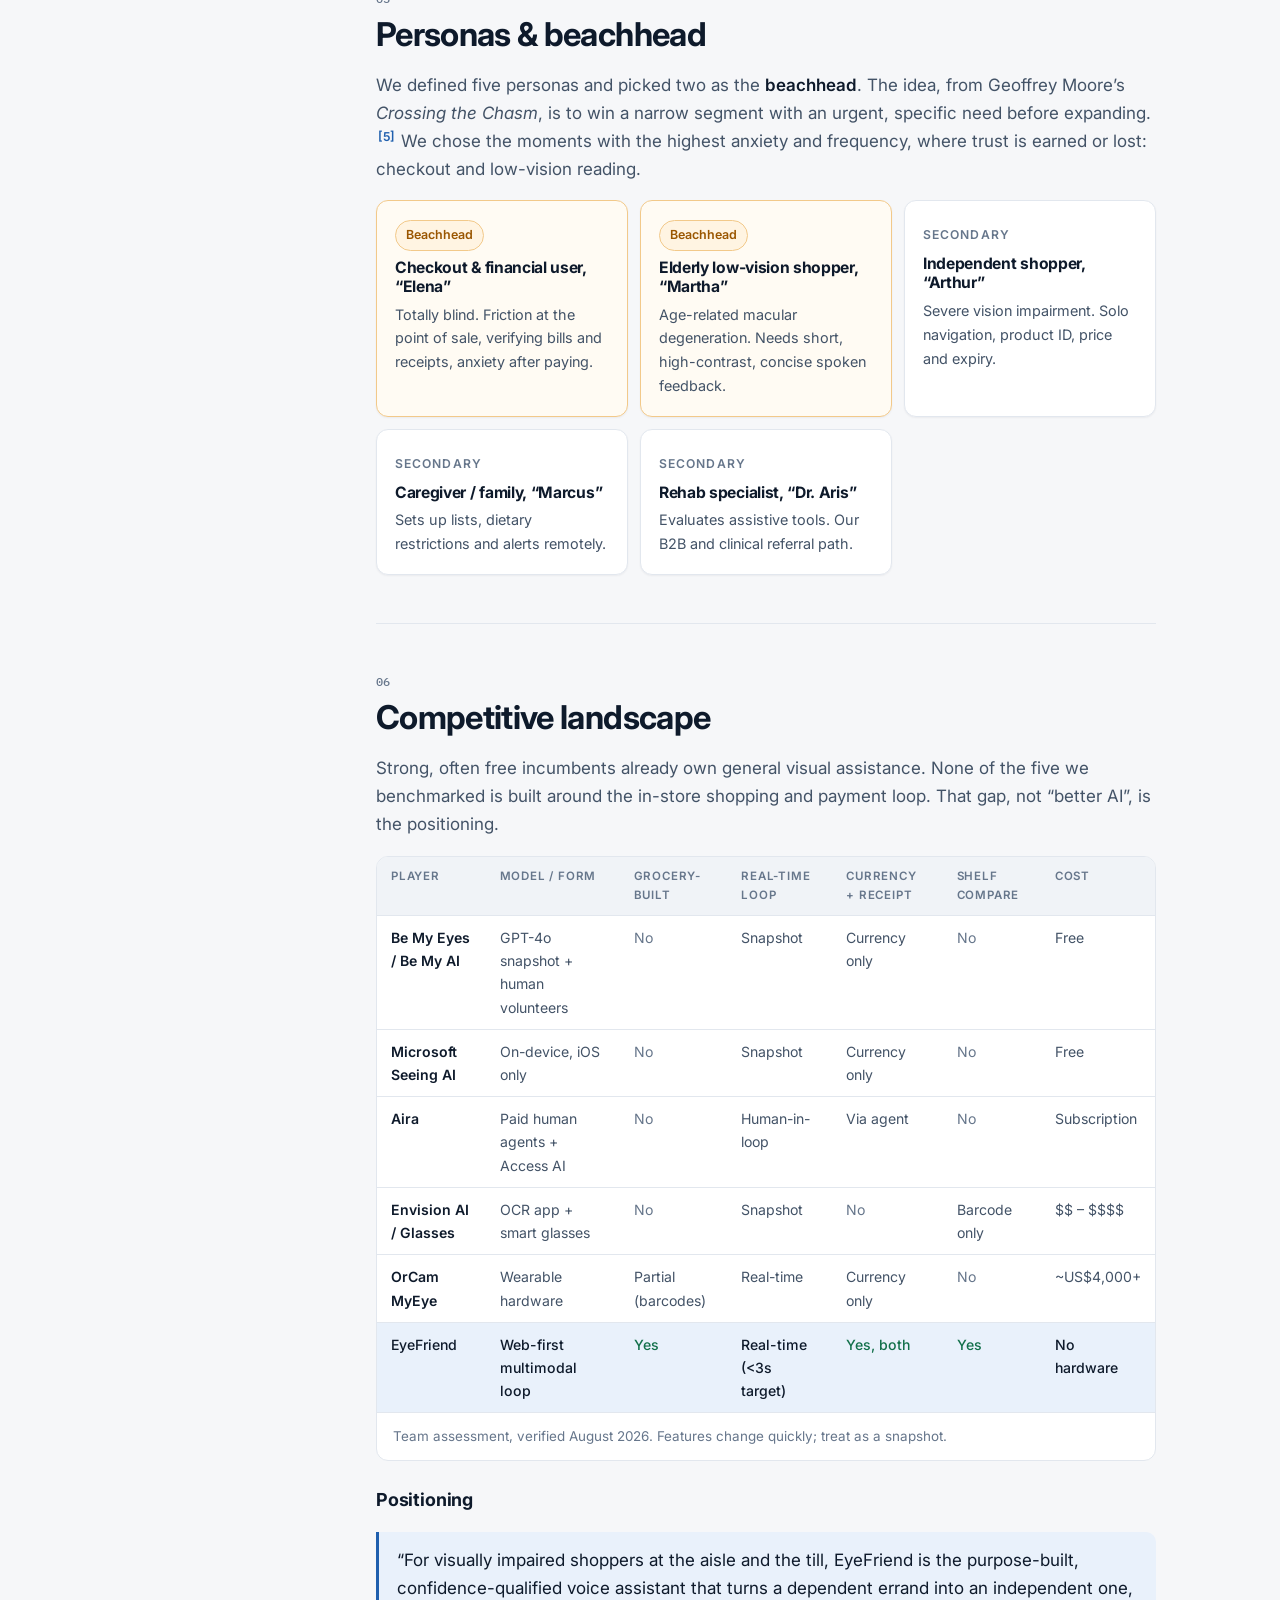
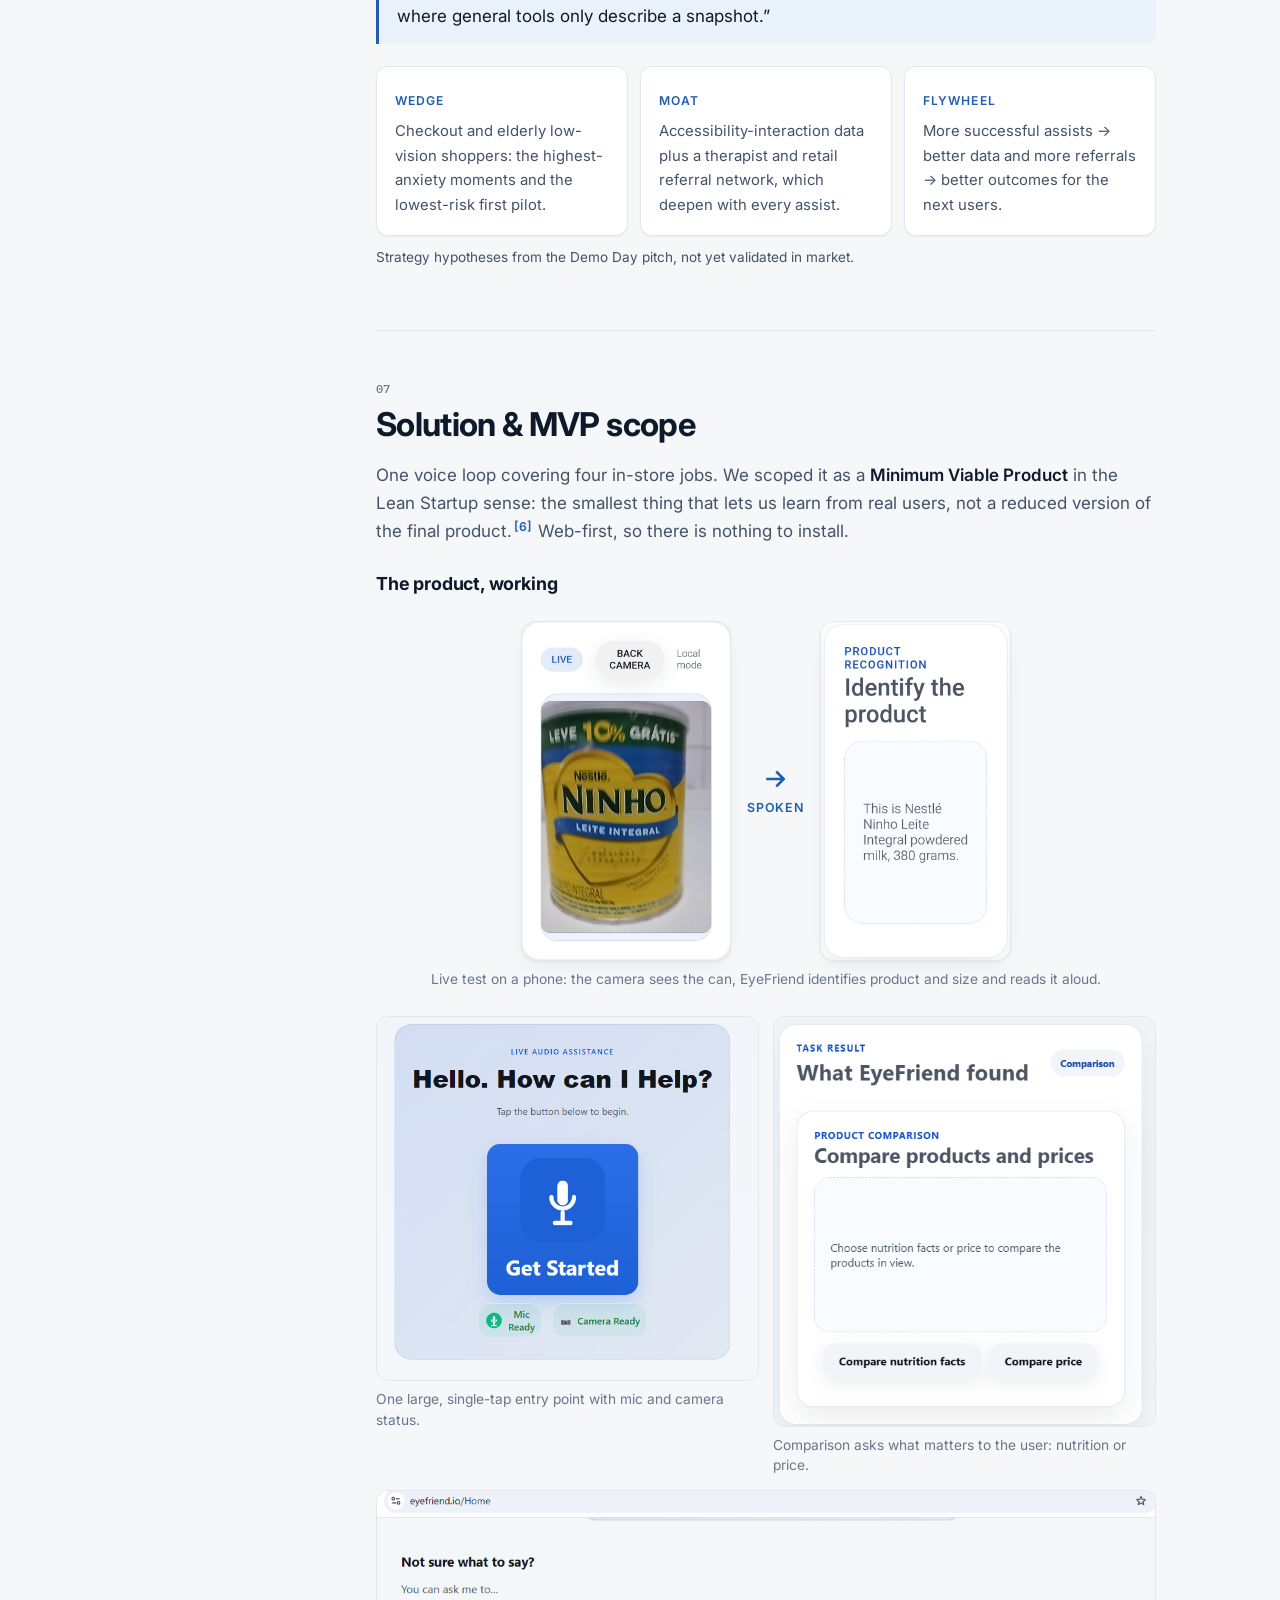
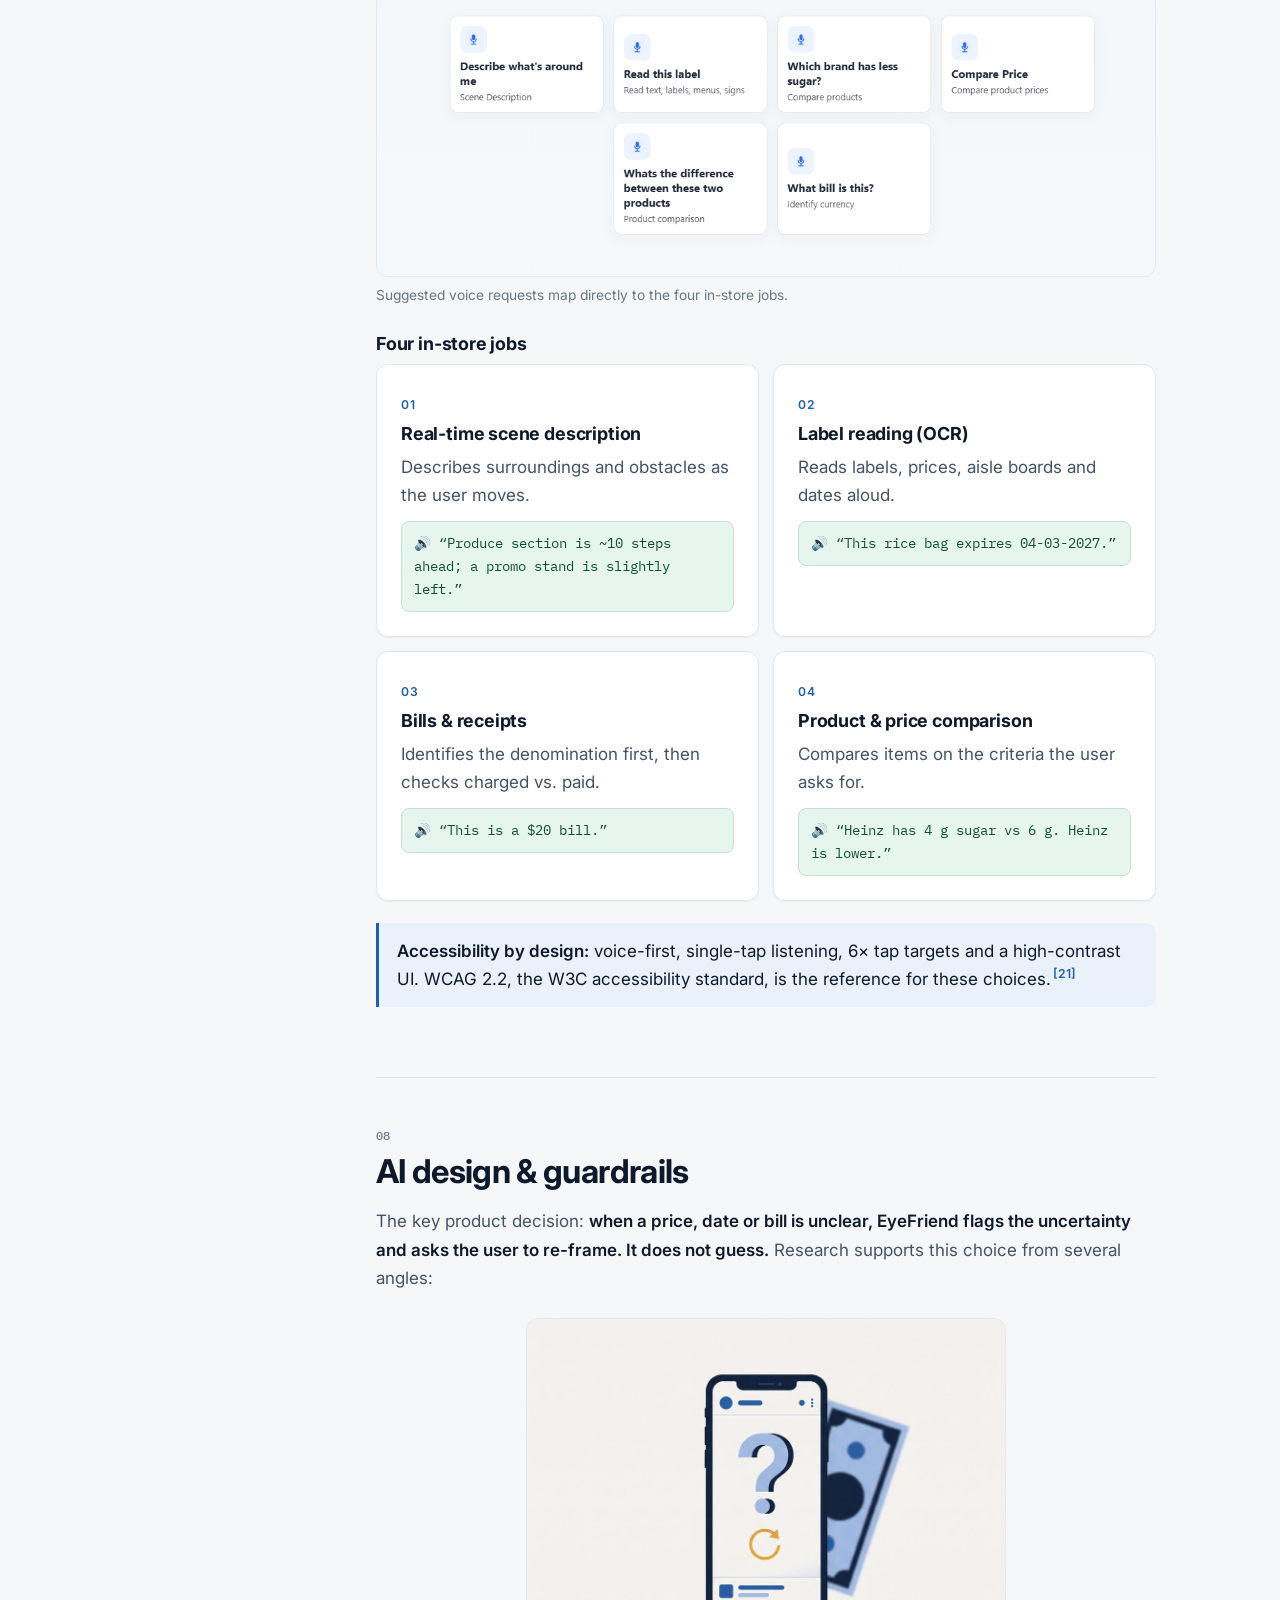
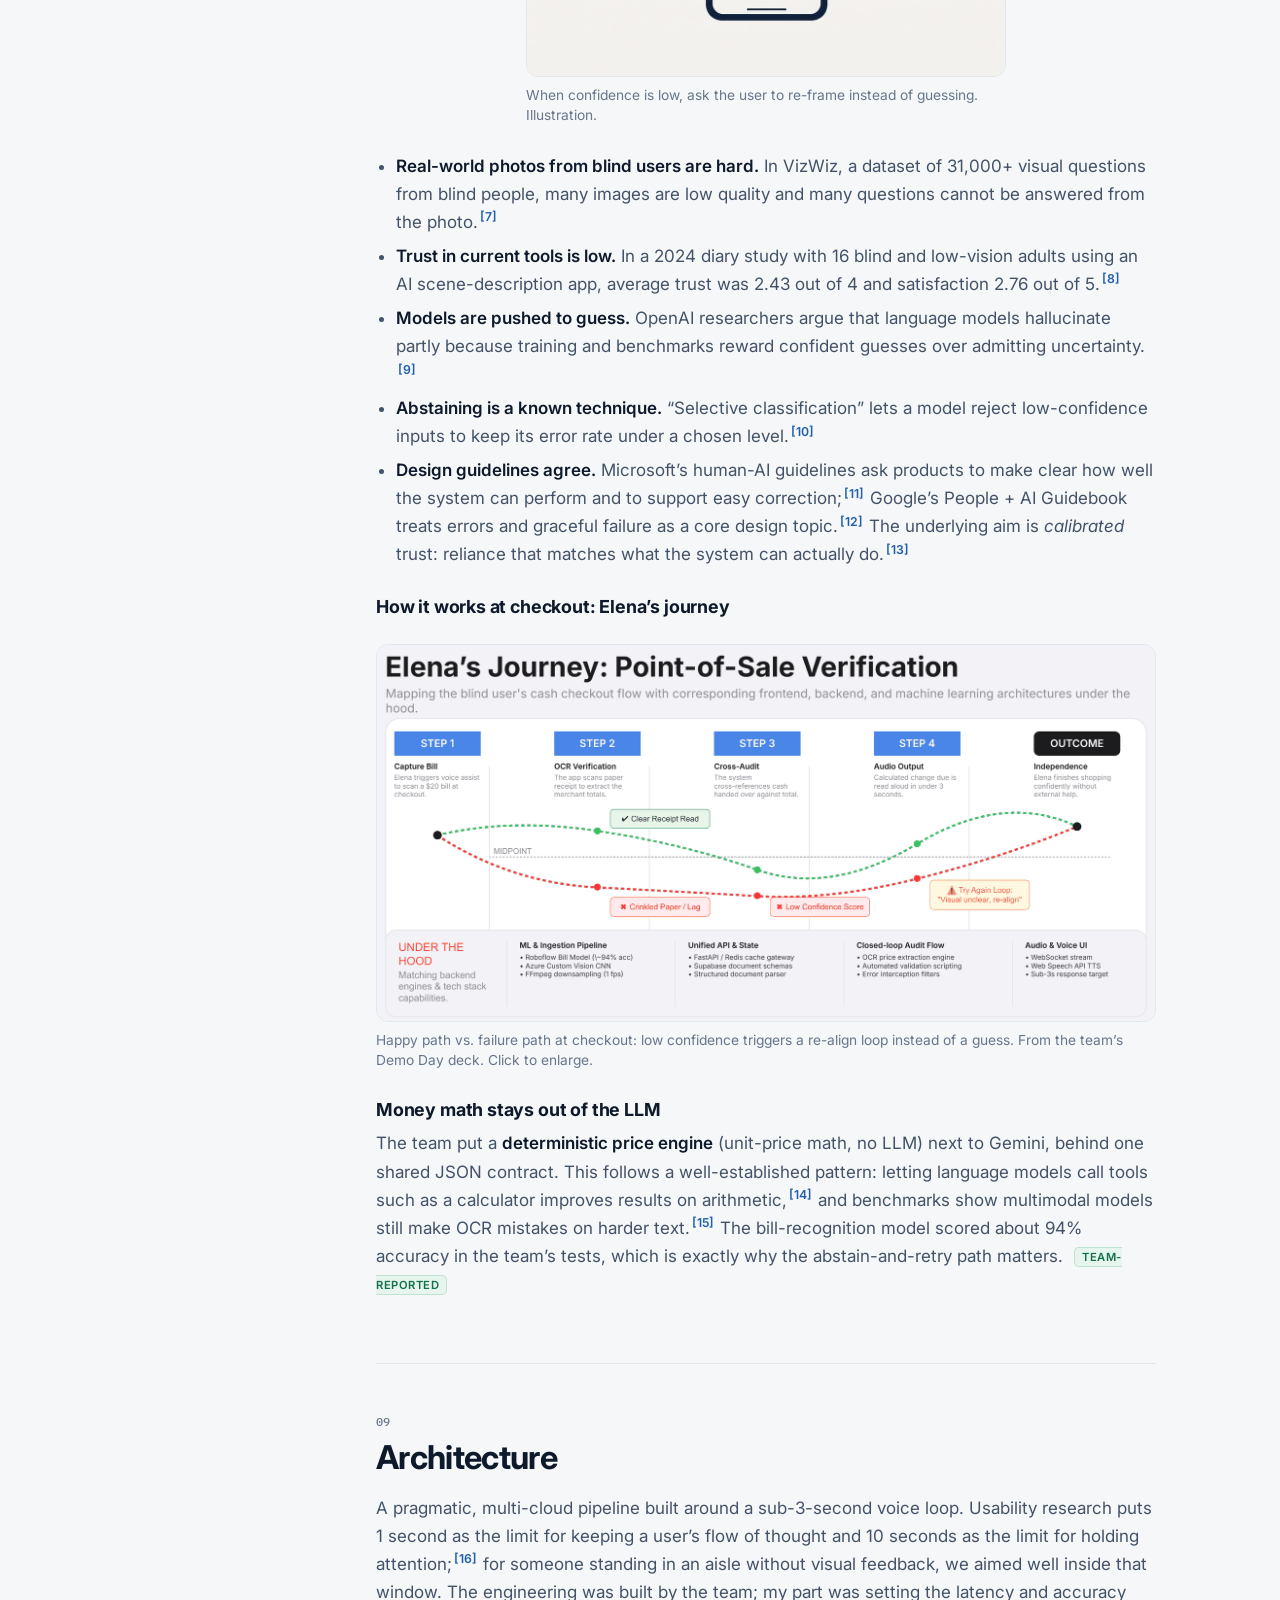
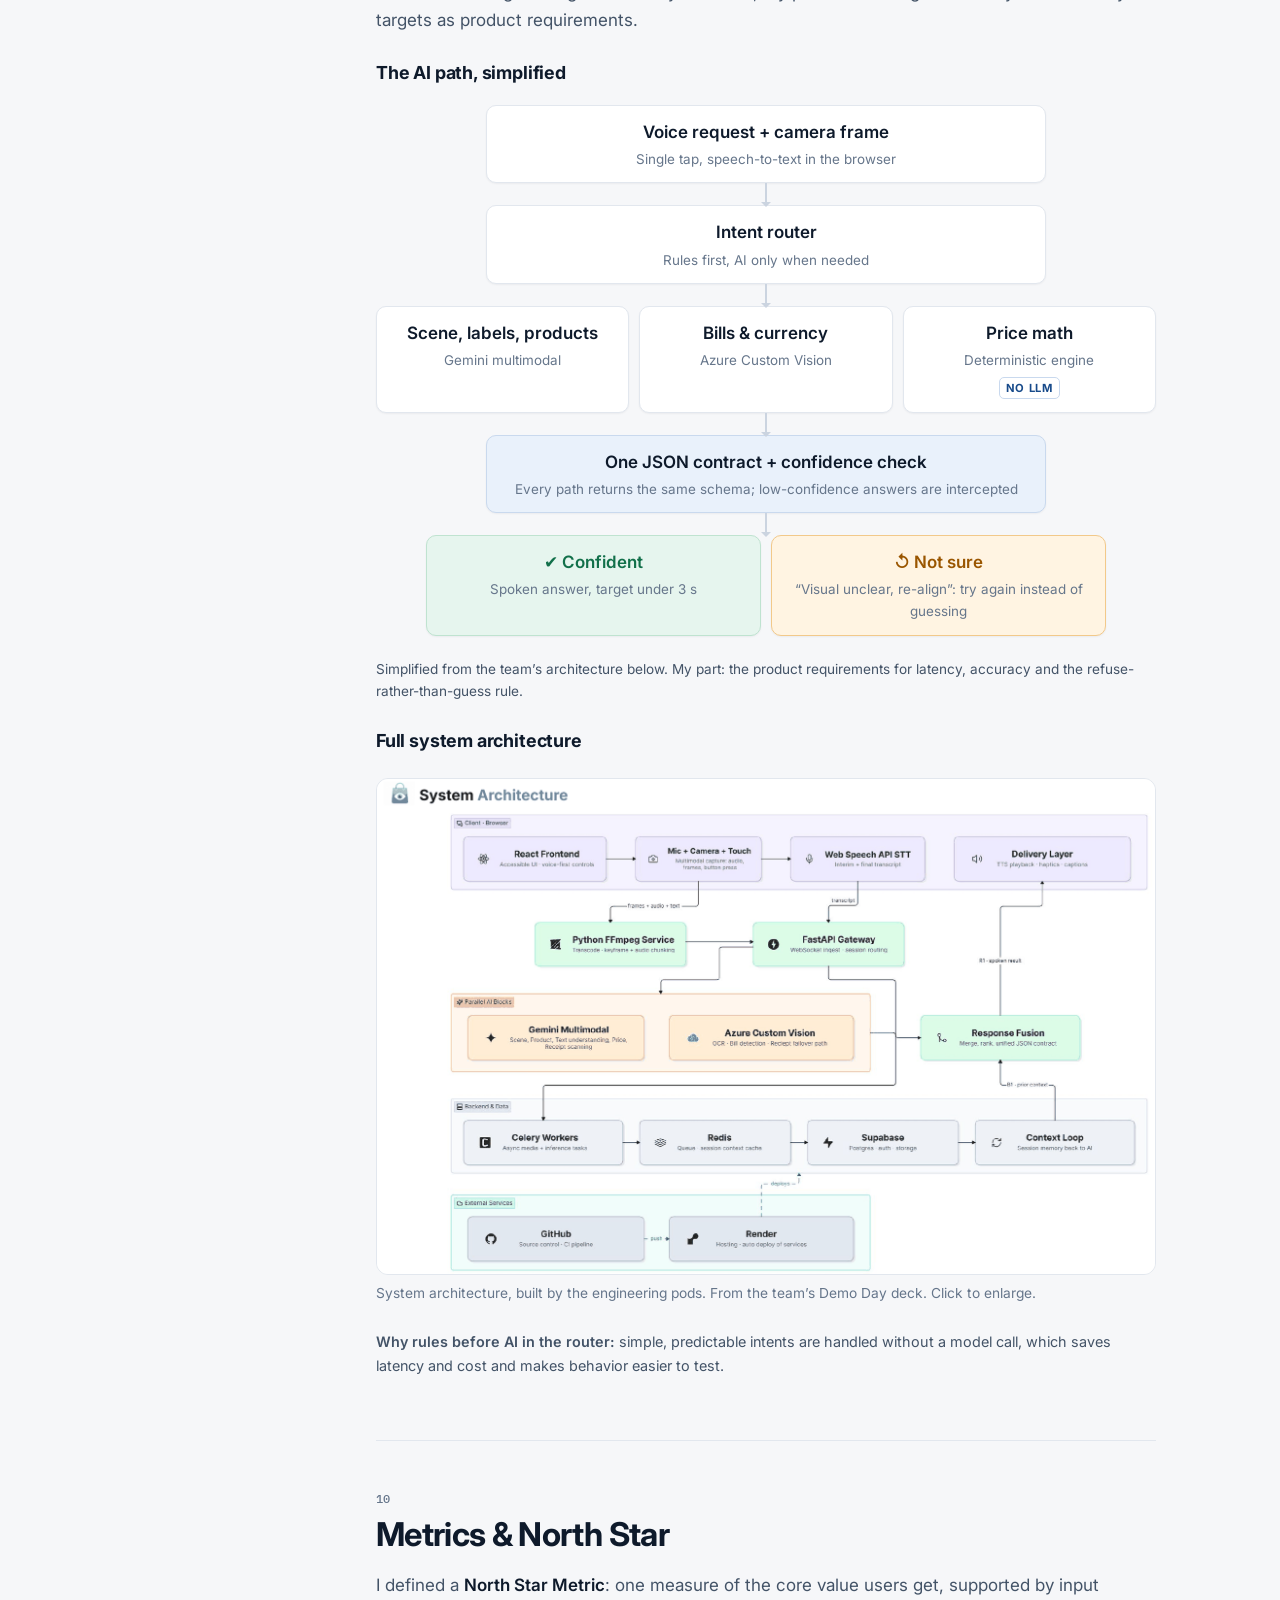
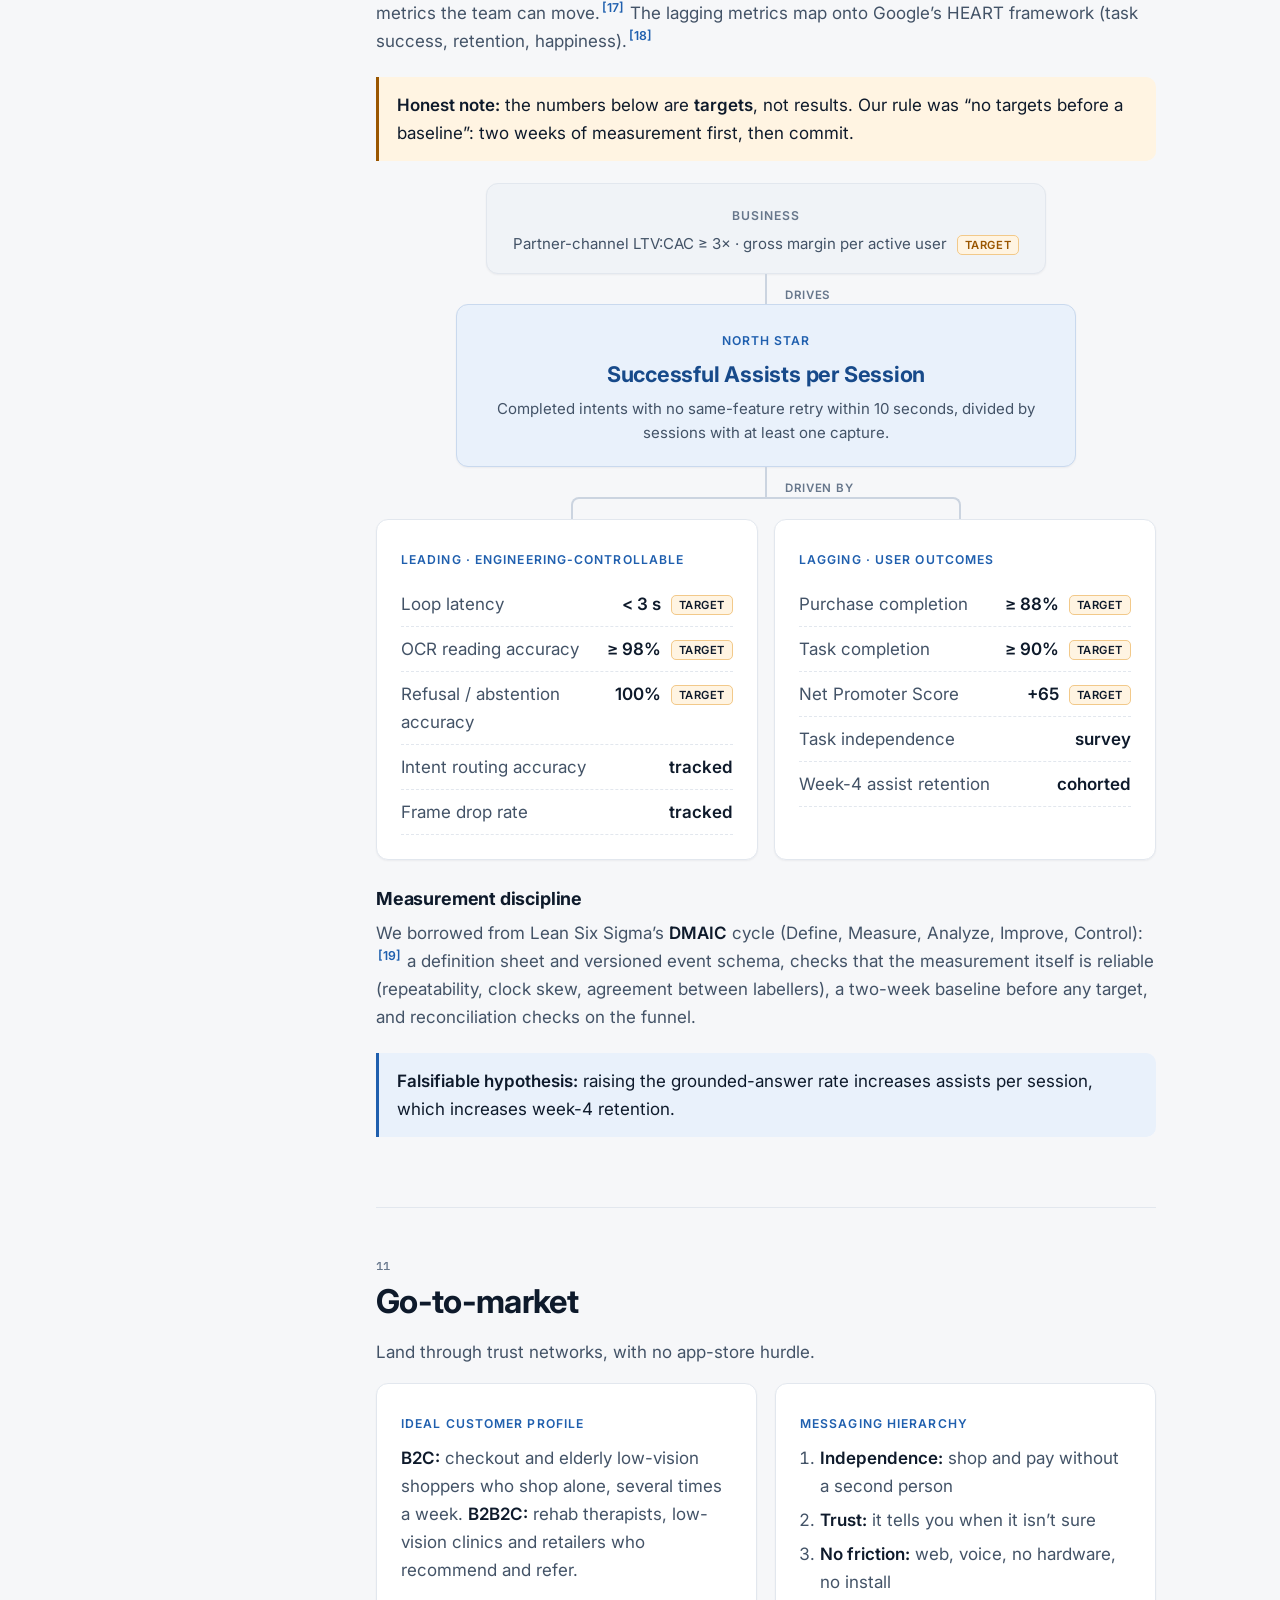
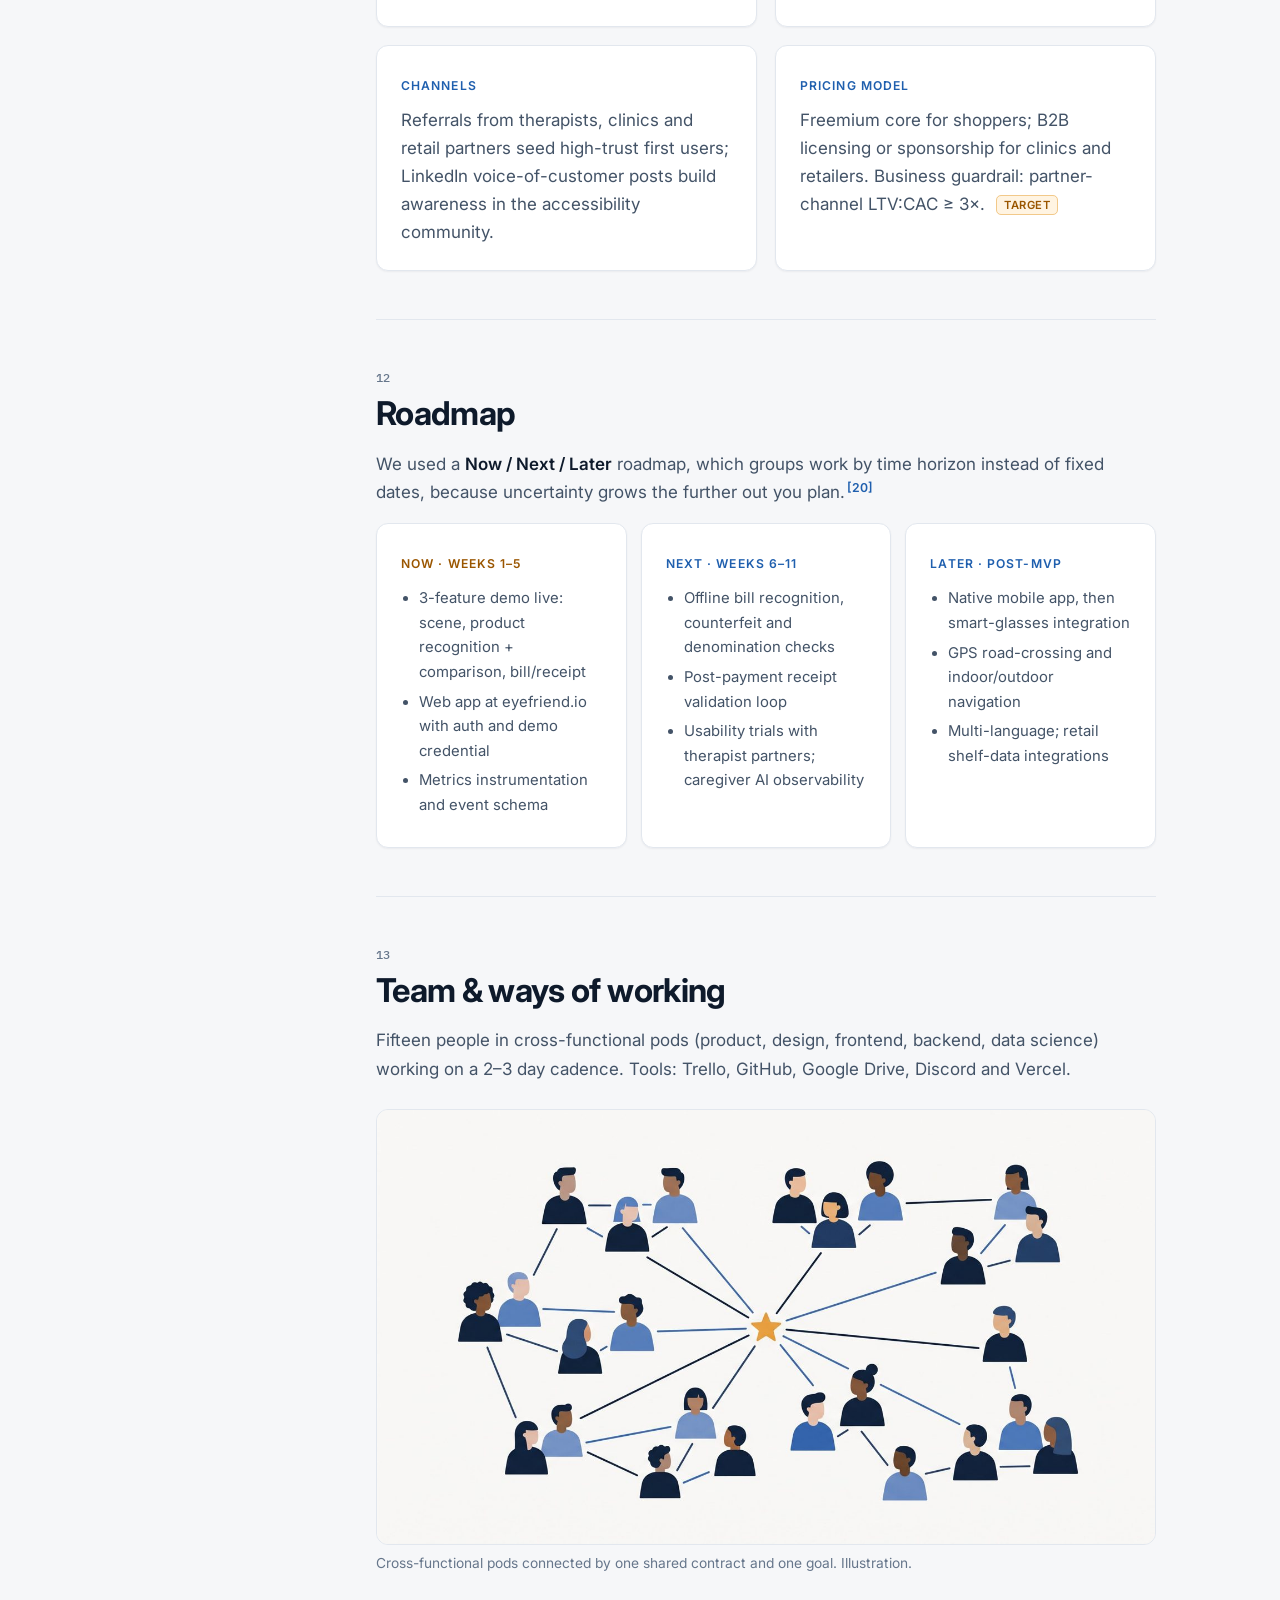
==== commit afce3667: "Add product screenshots, illustrations and native diagrams - Real app screenshots (phone camera -> s" ====
--- a/eyefriend.html
+++ b/eyefriend.html
@@ -44,6 +44,8 @@
   <!-- ================= CASE HERO ================= -->
   <section class="case-hero" aria-labelledby="case-title">
     <div class="wrap">
+      <div class="case-hero__grid">
+        <div>
       <span class="hud"><span data-lang="en">Case study · AI product</span><span data-lang="pt">Estudo de caso · Produto de IA</span></span>
       <h1 id="case-title" style="margin-top:10px">EyeFriend</h1>
       <p class="case-hero__lead">
@@ -57,6 +59,11 @@
         <span class="chip">PM Accelerator AI PM Bootcamp · Cohort 9</span>
         <span class="chip chip--award">★ <span data-lang="en">#1 Best Project (peer-voted)</span><span data-lang="pt">1º Melhor Projeto (voto dos participantes)</span></span>
       </div>
+            </div>
+      <figure class="case-hero__art">
+        <img src="assets/img/ef/ill-hero.jpg" width="1400" height="782" alt="Illustration: a hand points a smartphone at a grocery shelf while sound waves come from the phone, as if it were reading a label aloud.">
+      </figure>
+    </div>
     </div>
   </section>
 
@@ -185,12 +192,22 @@
           <h2 id="h-problem"><span data-lang="en">The problem</span><span data-lang="pt">O problema</span></h2>
           <p><span data-lang="en">The World Health Organization estimates that at least <strong>2.2 billion people</strong> have a vision impairment.<span class="cite"><a href="#src-1" aria-label="Source 1">[1]</a></span> For many of them, an ordinary grocery run turns into a dependency: someone else has to read the label, confirm the price, check the expiry date or count the change.</span><span data-lang="pt">A Organização Mundial da Saúde estima que pelo menos <strong>2,2 bilhões de pessoas</strong> têm algum tipo de deficiência visual.<span class="cite"><a href="#src-1" aria-label="Fonte 1">[1]</a></span> Para muitas delas, uma ida ao supermercado vira dependência: outra pessoa precisa ler o rótulo, confirmar o preço, checar a validade ou contar o troco.</span></p>
           <p><span data-lang="en">We framed it as a <strong>job to be done</strong>: the progress a person is trying to make in a specific circumstance, not a feature request.<span class="cite"><a href="#src-2" aria-label="Source 2">[2]</a></span> The job: <em>“buy what I need and pay correctly, on my own.”</em></span><span data-lang="pt">Enquadramos como um <strong>job to be done</strong>: o progresso que a pessoa tenta fazer em uma circunstância específica, e não um pedido de funcionalidade.<span class="cite"><a href="#src-2" aria-label="Fonte 2">[2]</a></span> O job: <em>“comprar o que preciso e pagar certo, sozinho.”</em></span></p>
+          <figure class="figure">
+            <img src="assets/img/ef/ill-shelf.jpg" width="1200" height="675" loading="lazy" alt="Illustration: grocery shelves full of similar-looking packages with tiny labels; one package is highlighted in amber.">
+            <figcaption><span data-lang="en">Similar packages and small print: the everyday friction we designed for. Illustration.</span><span data-lang="pt">Embalagens parecidas e letras pequenas: o atrito do dia a dia para o qual desenhamos. Ilustração.</span></figcaption>
+          </figure>
           <div class="grid-2" style="margin-top:18px">
             <div class="card"><h3 style="margin:0"><span data-lang="en">Can’t read small labels</span><span data-lang="pt">Não consegue ler rótulos pequenos</span></h3><p style="margin:6px 0 0"><span data-lang="en">Ingredients, allergens and instructions are invisible.</span><span data-lang="pt">Ingredientes, alergênicos e instruções ficam invisíveis.</span></p></div>
             <div class="card"><h3 style="margin:0"><span data-lang="en">Prices and expiry are hidden</span><span data-lang="pt">Preço e validade escondidos</span></h3><p style="margin:6px 0 0"><span data-lang="en">No reliable way to confirm a price tag or a use-by date.</span><span data-lang="pt">Não há forma confiável de confirmar etiqueta de preço ou data de validade.</span></p></div>
             <div class="card"><h3 style="margin:0"><span data-lang="en">Paying is stressful</span><span data-lang="pt">Pagar gera ansiedade</span></h3><p style="margin:6px 0 0"><span data-lang="en">Bills and receipts can’t be verified without a second person.</span><span data-lang="pt">Cédulas e recibos não podem ser conferidos sem uma segunda pessoa.</span></p></div>
             <div class="card"><h3 style="margin:0"><span data-lang="en">Today’s tools don’t fit the aisle</span><span data-lang="pt">As ferramentas atuais não servem no corredor</span></h3><p style="margin:6px 0 0"><span data-lang="en">Existing apps are general-purpose (snapshot Q&amp;A, human volunteers, costly wearables), not built for the grocery and checkout flow.</span><span data-lang="pt">Os apps existentes são genéricos (pergunta sobre foto, voluntários humanos, wearables caros), não feitos para o fluxo de compra e caixa.</span></p></div>
           </div>
+          <h3><span data-lang="en">The cost of doing nothing</span><span data-lang="pt">O custo de não fazer nada</span></h3>
+          <div class="grid-3">
+            <div class="card"><span class="hud hud--amber"><span data-lang="en">Lost autonomy</span><span data-lang="pt">Perda de autonomia</span></span><p style="margin:6px 0 0"><span data-lang="en">Every trip needs a companion or a staff member.</span><span data-lang="pt">Toda ida às compras precisa de acompanhante ou funcionário.</span></p></div>
+            <div class="card"><span class="hud hud--amber"><span data-lang="en">Payment errors</span><span data-lang="pt">Erros no pagamento</span></span><p style="margin:6px 0 0"><span data-lang="en">Wrong change or mis-charges go unnoticed.</span><span data-lang="pt">Troco errado ou cobrança indevida passam despercebidos.</span></p></div>
+            <div class="card"><span class="hud hud--amber"><span data-lang="en">Wrong purchases</span><span data-lang="pt">Compras erradas</span></span><p style="margin:6px 0 0"><span data-lang="en">Expired items and allergens slip through.</span><span data-lang="pt">Produtos vencidos e alergênicos passam.</span></p></div>
+          </div>
         </section>
 
         <!-- 04 RESEARCH -->
@@ -216,6 +233,10 @@
           </div>
           <p class="footnote"><span data-lang="en">32 of the 33 participants named a primary friction. Remaining answers were spread across other categories.</span><span data-lang="pt">32 dos 33 participantes apontaram um atrito principal. As demais respostas se dividiram em outras categorias.</span></p>
 
+          <figure class="figure figure--narrow">
+            <img src="assets/img/ef/deck-routine.png" width="865" height="480" loading="lazy" alt="Donut chart of participants' shopping routine: 55% multi-weekly independent, 21% weekly independent, 12% bi-weekly with a companion, 12% delivery only.">
+            <figcaption><span data-lang="en">Shopping routine of research participants (%). From the team’s research synthesis.</span><span data-lang="pt">Rotina de compras dos participantes da pesquisa (%). Da síntese de pesquisa do time.</span></figcaption>
+          </figure>
           <h3><span data-lang="en">Three insights that shaped the product</span><span data-lang="pt">Três insights que moldaram o produto</span></h3>
           <div class="grid-3">
             <div class="card"><span class="hud">55%</span><p style="margin:8px 0 0"><span data-lang="en">shop multiple times a week, alone. High-frequency pain means a strong daily pull.</span><span data-lang="pt">compram várias vezes por semana, sozinhos. Dor frequente significa uso diário.</span></p></div>
@@ -267,6 +288,14 @@
               </tbody>
             </table>
           </div>
+          <h3><span data-lang="en">Positioning</span><span data-lang="pt">Posicionamento</span></h3>
+          <div class="callout callout--cyan"><p><span data-lang="en">“For visually impaired shoppers at the aisle and the till, EyeFriend is the purpose-built, confidence-qualified voice assistant that turns a dependent errand into an independent one, where general tools only describe a snapshot.”</span><span data-lang="pt">“Para pessoas com deficiência visual no corredor e no caixa, o EyeFriend é o assistente de voz feito sob medida, que sinaliza a própria confiança e transforma uma tarefa dependente em independente, enquanto as ferramentas genéricas só descrevem uma foto.”</span></p></div>
+          <div class="trio">
+            <div class="card"><span class="hud"><span data-lang="en">Wedge</span><span data-lang="pt">Entrada</span></span><p><span data-lang="en">Checkout and elderly low-vision shoppers: the highest-anxiety moments and the lowest-risk first pilot.</span><span data-lang="pt">Caixa e idosos com baixa visão: os momentos de maior ansiedade e o piloto inicial de menor risco.</span></p></div>
+            <div class="card"><span class="hud"><span data-lang="en">Moat</span><span data-lang="pt">Defesa</span></span><p><span data-lang="en">Accessibility-interaction data plus a therapist and retail referral network, which deepen with every assist.</span><span data-lang="pt">Dados de interação de acessibilidade e uma rede de indicação de terapeutas e varejo, que crescem a cada assistência.</span></p></div>
+            <div class="card"><span class="hud"><span data-lang="en">Flywheel</span><span data-lang="pt">Ciclo</span></span><p><span data-lang="en">More successful assists → better data and more referrals → better outcomes for the next users.</span><span data-lang="pt">Mais assistências bem-sucedidas → dados melhores e mais indicações → resultados melhores para os próximos usuários.</span></p></div>
+          </div>
+          <p class="footnote" style="margin-top:10px"><span data-lang="en">Strategy hypotheses from the Demo Day pitch, not yet validated in market.</span><span data-lang="pt">Hipóteses de estratégia do pitch do Demo Day, ainda não validadas no mercado.</span></p>
         </section>
 
         <!-- 07 SOLUTION -->
@@ -274,6 +303,30 @@
           <span class="chapter__num hud">07</span>
           <h2 id="h-solution"><span data-lang="en">Solution &amp; MVP scope</span><span data-lang="pt">Solução e escopo do MVP</span></h2>
           <p><span data-lang="en">One voice loop covering four in-store jobs. We scoped it as a <strong>Minimum Viable Product</strong> in the Lean Startup sense: the smallest thing that lets us learn from real users, not a reduced version of the final product.<span class="cite"><a href="#src-6" aria-label="Source 6">[6]</a></span> Web-first, so there is nothing to install.</span><span data-lang="pt">Um loop de voz cobrindo quatro tarefas na loja. Definimos o escopo como <strong>MVP</strong> no sentido do Lean Startup: o mínimo que permite aprender com usuários reais, e não uma versão reduzida do produto final.<span class="cite"><a href="#src-6" aria-label="Fonte 6">[6]</a></span> Na web, então não há nada para instalar.</span></p>
+          <h3><span data-lang="en">The product, working</span><span data-lang="pt">O produto funcionando</span></h3>
+          <figure class="figure">
+            <div class="demo-pair">
+              <img src="assets/img/ef/app-mobile-camera.jpg" width="700" height="1135" loading="lazy" alt="EyeFriend on a phone in live mode, with the back camera pointed at a can of Nestlé Ninho whole powdered milk.">
+              <span class="arrow" aria-hidden="true"><svg viewBox="0 0 24 24" fill="none" stroke="currentColor" stroke-width="2"><path d="M5 12h14M13 6l6 6-6 6"/></svg><span data-lang="en">spoken</span><span data-lang="pt">falado</span></span>
+              <img src="assets/img/ef/app-mobile-result.jpg" width="620" height="1104" loading="lazy" alt="EyeFriend task result, Product recognition: “This is Nestlé Ninho Leite Integral powdered milk, 380 grams.”">
+            </div>
+            <figcaption style="text-align:center"><span data-lang="en">Live test on a phone: the camera sees the can, EyeFriend identifies product and size and reads it aloud.</span><span data-lang="pt">Teste ao vivo no celular: a câmera vê a lata, o EyeFriend identifica produto e tamanho e fala em voz alta.</span></figcaption>
+          </figure>
+          <div class="gallery">
+            <figure class="figure">
+              <img src="assets/img/ef/app-home.png" width="630" height="601" loading="lazy" alt="EyeFriend home screen: “Hello. How can I help?” with one large Get Started microphone button and Mic Ready and Camera Ready status chips.">
+              <figcaption><span data-lang="en">One large, single-tap entry point with mic and camera status.</span><span data-lang="pt">Um único botão grande para começar, com status de microfone e câmera.</span></figcaption>
+            </figure>
+            <figure class="figure">
+              <img src="assets/img/ef/app-compare.png" width="540" height="580" loading="lazy" alt="EyeFriend task result for product comparison, offering two choices: compare nutrition facts or compare price.">
+              <figcaption><span data-lang="en">Comparison asks what matters to the user: nutrition or price.</span><span data-lang="pt">A comparação pergunta o que importa: nutrição ou preço.</span></figcaption>
+            </figure>
+            <figure class="figure wide">
+              <img src="assets/img/ef/app-suggestions.png" width="1112" height="550" loading="lazy" alt="Voice suggestions: Describe what's around me, Read this label, Which brand has less sugar?, Compare price, What's the difference between these two products, What bill is this?">
+              <figcaption><span data-lang="en">Suggested voice requests map directly to the four in-store jobs.</span><span data-lang="pt">Sugestões de comandos de voz ligadas diretamente às quatro tarefas na loja.</span></figcaption>
+            </figure>
+          </div>
+          <h3><span data-lang="en">Four in-store jobs</span><span data-lang="pt">Quatro tarefas na loja</span></h3>
           <div class="features">
             <div class="card"><span class="hud">01</span><h3><span data-lang="en">Real-time scene description</span><span data-lang="pt">Descrição do ambiente em tempo real</span></h3><p style="margin:0"><span data-lang="en">Describes surroundings and obstacles as the user moves.</span><span data-lang="pt">Descreve o entorno e obstáculos enquanto a pessoa anda.</span></p><div class="quote-ui"><span data-lang="en">“Produce section is ~10 steps ahead; a promo stand is slightly left.”</span><span data-lang="pt">“O hortifrúti está ~10 passos à frente; tem um stand de promoção levemente à esquerda.”</span></div></div>
             <div class="card"><span class="hud">02</span><h3><span data-lang="en">Label reading (OCR)</span><span data-lang="pt">Leitura de rótulos (OCR)</span></h3><p style="margin:0"><span data-lang="en">Reads labels, prices, aisle boards and dates aloud.</span><span data-lang="pt">Lê em voz alta rótulos, preços, placas e datas.</span></p><div class="quote-ui"><span data-lang="en">“This rice bag expires 04-03-2027.”</span><span data-lang="pt">“Este pacote de arroz vence em 04-03-2027.”</span></div></div>
@@ -288,6 +341,10 @@
           <span class="chapter__num hud">08</span>
           <h2 id="h-guardrails"><span data-lang="en">AI design &amp; guardrails</span><span data-lang="pt">Design de IA e guardrails</span></h2>
           <p><span data-lang="en">The key product decision: <strong>when a price, date or bill is unclear, EyeFriend flags the uncertainty and asks the user to re-frame. It does not guess.</strong> Research supports this choice from several angles:</span><span data-lang="pt">A decisão de produto central: <strong>quando preço, data ou cédula não estão claros, o EyeFriend sinaliza a incerteza e pede para reenquadrar a câmera. Ele não chuta.</strong> A pesquisa sustenta essa escolha por vários ângulos:</span></p>
+          <figure class="figure figure--narrow figure--center">
+            <img src="assets/img/ef/ill-guardrail.jpg" width="1000" height="747" loading="lazy" alt="Illustration: a phone shows a large question mark and a retry arrow next to a blurred banknote, an assistant that asks instead of guessing.">
+            <figcaption><span data-lang="en">When confidence is low, ask the user to re-frame instead of guessing. Illustration.</span><span data-lang="pt">Com baixa confiança, pedir para reenquadrar em vez de chutar. Ilustração.</span></figcaption>
+          </figure>
           <ul>
             <li><span data-lang="en"><strong>Real-world photos from blind users are hard.</strong> In VizWiz, a dataset of 31,000+ visual questions from blind people, many images are low quality and many questions cannot be answered from the photo.<span class="cite"><a href="#src-7" aria-label="Source 7">[7]</a></span></span><span data-lang="pt"><strong>Fotos reais tiradas por pessoas cegas são difíceis.</strong> No VizWiz, base com mais de 31 mil perguntas visuais feitas por pessoas cegas, muitas imagens têm baixa qualidade e muitas perguntas não podem ser respondidas pela foto.<span class="cite"><a href="#src-7" aria-label="Fonte 7">[7]</a></span></span></li>
             <li><span data-lang="en"><strong>Trust in current tools is low.</strong> In a 2024 diary study with 16 blind and low-vision adults using an AI scene-description app, average trust was 2.43 out of 4 and satisfaction 2.76 out of 5.<span class="cite"><a href="#src-8" aria-label="Source 8">[8]</a></span></span><span data-lang="pt"><strong>A confiança nas ferramentas atuais é baixa.</strong> Em um estudo de diário de 2024 com 16 adultos cegos ou com baixa visão usando um app de descrição de cenas com IA, a confiança média foi 2,43 de 4 e a satisfação, 2,76 de 5.<span class="cite"><a href="#src-8" aria-label="Fonte 8">[8]</a></span></span></li>
@@ -297,18 +354,12 @@
           </ul>
 
           <h3><span data-lang="en">How it works at checkout: Elena’s journey</span><span data-lang="pt">Como funciona no caixa: a jornada da Elena</span></h3>
-          <div class="flow">
-            <div class="card"><span class="hud">1 · <span data-lang="en">Capture bill</span><span data-lang="pt">Capturar cédula</span></span><p><span data-lang="en">Elena asks by voice to scan a $20 bill.</span><span data-lang="pt">Elena pede por voz para ler uma nota de 20 dólares.</span></p></div>
-            <div class="card"><span class="hud">2 · <span data-lang="en">Read receipt</span><span data-lang="pt">Ler recibo</span></span><p><span data-lang="en">OCR extracts the total from the paper receipt.</span><span data-lang="pt">O OCR extrai o total do recibo de papel.</span></p></div>
-            <div class="card"><span class="hud">3 · <span data-lang="en">Cross-check</span><span data-lang="pt">Conferir</span></span><p><span data-lang="en">The system compares cash handed over with the total.</span><span data-lang="pt">O sistema compara o dinheiro entregue com o total.</span></p></div>
-            <div class="card"><span class="hud">4 · <span data-lang="en">Speak</span><span data-lang="pt">Falar</span></span><p><span data-lang="en">Change due is read aloud, with a target of under 3 seconds.</span><span data-lang="pt">O troco é dito em voz alta, com meta de menos de 3 segundos.</span></p></div>
-          </div>
-          <div class="flow__fail" role="list" aria-label="Failure handling">
-            <span class="pill pill--ok" role="listitem">✔ <span data-lang="en">Clear receipt</span><span data-lang="pt">Recibo legível</span></span>
-            <span class="pill pill--bad" role="listitem">✖ <span data-lang="en">Crinkled paper / lag</span><span data-lang="pt">Papel amassado / atraso</span></span>
-            <span class="pill pill--bad" role="listitem">✖ <span data-lang="en">Low confidence</span><span data-lang="pt">Baixa confiança</span></span>
-            <span class="pill pill--warn" role="listitem">⚠ <span data-lang="en">“Visual unclear, re-align”: try-again loop instead of a guess</span><span data-lang="pt">“Imagem pouco clara, reenquadre”: nova tentativa em vez de chute</span></span>
-          </div>
+          <figure class="figure">
+            <a href="assets/img/ef/deck-elena-journey.png" target="_blank" rel="noopener">
+              <img src="assets/img/ef/deck-elena-journey.png" width="1600" height="773" loading="lazy" alt="Elena's journey, point-of-sale verification. Step 1, capture bill: Elena asks by voice to scan a $20 bill. Step 2, OCR verification: the app reads the paper receipt total. Step 3, cross-audit: cash handed over is checked against the total. Step 4, audio output: change due is read aloud in under 3 seconds. Outcome: independence. A happy path (clear receipt read) and a failure path (crinkled paper or lag, low confidence score) both end in a try-again loop, “Visual unclear, re-align”, instead of a guess. Under the hood: Roboflow bill model (about 94% accuracy), Azure Custom Vision, FFmpeg at 1 fps; FastAPI and Redis gateway, Supabase schemas; OCR price extraction and validation; WebSocket stream and Web Speech TTS.">
+            </a>
+            <figcaption><span data-lang="en">Happy path vs. failure path at checkout: low confidence triggers a re-align loop instead of a guess. From the team’s Demo Day deck. Click to enlarge.</span><span data-lang="pt">Caminho feliz vs. caminho de falha no caixa: baixa confiança aciona um ciclo de reenquadrar em vez de chute. Do deck do Demo Day do time. Clique para ampliar.</span></figcaption>
+          </figure>
 
           <h3><span data-lang="en">Money math stays out of the LLM</span><span data-lang="pt">A conta de dinheiro fica fora do LLM</span></h3>
           <p><span data-lang="en">The team put a <strong>deterministic price engine</strong> (unit-price math, no LLM) next to Gemini, behind one shared JSON contract. This follows a well-established pattern: letting language models call tools such as a calculator improves results on arithmetic,<span class="cite"><a href="#src-14" aria-label="Source 14">[14]</a></span> and benchmarks show multimodal models still make OCR mistakes on harder text.<span class="cite"><a href="#src-15" aria-label="Source 15">[15]</a></span> The bill-recognition model scored about 94% accuracy in the team’s tests, which is exactly why the abstain-and-retry path matters.</span><span data-lang="pt">O time colocou um <strong>motor de preços determinístico</strong> (cálculo de preço unitário, sem LLM) ao lado do Gemini, atrás de um contrato JSON único. Isso segue um padrão consolidado: deixar modelos de linguagem usarem ferramentas como calculadora melhora o resultado em aritmética,<span class="cite"><a href="#src-14" aria-label="Fonte 14">[14]</a></span> e benchmarks mostram que modelos multimodais ainda erram OCR em textos mais difíceis.<span class="cite"><a href="#src-15" aria-label="Fonte 15">[15]</a></span> O modelo de reconhecimento de cédulas teve cerca de 94% de acurácia nos testes do time, e é justamente por isso que o caminho de abster-se e tentar de novo importa.</span> <span class="label-tag label-tag--measured"><span data-lang="en">team-reported</span><span data-lang="pt">medido pelo time</span></span></p>
@@ -319,12 +370,33 @@
           <span class="chapter__num hud">09</span>
           <h2 id="h-architecture"><span data-lang="en">Architecture</span><span data-lang="pt">Arquitetura</span></h2>
           <p><span data-lang="en">A pragmatic, multi-cloud pipeline built around a sub-3-second voice loop. Usability research puts 1 second as the limit for keeping a user’s flow of thought and 10 seconds as the limit for holding attention;<span class="cite"><a href="#src-16" aria-label="Source 16">[16]</a></span> for someone standing in an aisle without visual feedback, we aimed well inside that window. The engineering was built by the team; my part was setting the latency and accuracy targets as product requirements.</span><span data-lang="pt">Um pipeline pragmático e multi-cloud em torno de um loop de voz abaixo de 3 segundos. Pesquisas de usabilidade colocam 1 segundo como limite para manter o fluxo de pensamento do usuário e 10 segundos como limite para manter a atenção;<span class="cite"><a href="#src-16" aria-label="Fonte 16">[16]</a></span> para alguém parado no corredor sem retorno visual, miramos bem dentro dessa janela. A engenharia foi do time; minha parte foi definir as metas de latência e acurácia como requisitos de produto.</span></p>
-          <div class="arch">
-            <div class="card card--hud"><span class="hud"><span data-lang="en">Browser</span><span data-lang="pt">Navegador</span></span><ul><li>React · Vercel · NextAuth</li><li>Zustand</li><li>Web Speech API (STT)</li><li>WebSocket streams</li></ul></div>
-            <div class="card card--hud"><span class="hud">Ingest + Gemini</span><ul><li>Python · OpenCV · FFmpeg</li><li><span data-lang="en">Gemini API, multimodal</span><span data-lang="pt">Gemini API, multimodal</span></li><li><span data-lang="en">Intent router (rules → AI)</span><span data-lang="pt">Roteador de intenção (regras → IA)</span></li><li>Gemini TTS</li></ul></div>
-            <div class="card card--hud"><span class="hud">Azure</span><ul><li>Custom Vision</li><li><span data-lang="en">Bill / currency routing</span><span data-lang="pt">Roteamento de cédulas</span></li><li><span data-lang="en">Denomination checks</span><span data-lang="pt">Checagem de valor</span></li><li><span data-lang="en">Failover</span><span data-lang="pt">Failover</span></li></ul></div>
-            <div class="card card--hud"><span class="hud"><span data-lang="en">Data layer</span><span data-lang="pt">Dados</span></span><ul><li>FastAPI · Celery · Redis</li><li>Supabase / Postgres</li><li><span data-lang="en">Unified JSON contract</span><span data-lang="pt">Contrato JSON único</span></li><li><span data-lang="en">Observability: Langtrace</span><span data-lang="pt">Observabilidade: Langtrace</span></li></ul></div>
-          </div>
+          <h3><span data-lang="en">The AI path, simplified</span><span data-lang="pt">O caminho da IA, simplificado</span></h3>
+          <div class="aiflow" role="group" aria-label="Simplified AI request flow">
+            <div class="aiflow__node"><b><span data-lang="en">Voice request + camera frame</span><span data-lang="pt">Pedido por voz + imagem da câmera</span></b><small><span data-lang="en">Single tap, speech-to-text in the browser</span><span data-lang="pt">Um toque, voz convertida em texto no navegador</span></small></div>
+            <div class="aiflow__arrow" aria-hidden="true"></div>
+            <div class="aiflow__node"><b><span data-lang="en">Intent router</span><span data-lang="pt">Roteador de intenção</span></b><small><span data-lang="en">Rules first, AI only when needed</span><span data-lang="pt">Regras primeiro, IA só quando precisa</span></small></div>
+            <div class="aiflow__arrow" aria-hidden="true"></div>
+            <div class="aiflow__row">
+              <div class="aiflow__node"><b><span data-lang="en">Scene, labels, products</span><span data-lang="pt">Cena, rótulos, produtos</span></b><small>Gemini multimodal</small></div>
+              <div class="aiflow__node"><b><span data-lang="en">Bills &amp; currency</span><span data-lang="pt">Cédulas e moedas</span></b><small>Azure Custom Vision</small></div>
+              <div class="aiflow__node"><b><span data-lang="en">Price math</span><span data-lang="pt">Conta de preço</span></b><small><span data-lang="en">Deterministic engine</span><span data-lang="pt">Motor determinístico</span></small><span class="aiflow__tag"><span data-lang="en">no LLM</span><span data-lang="pt">sem LLM</span></span></div>
+            </div>
+            <div class="aiflow__arrow" aria-hidden="true"></div>
+            <div class="aiflow__node aiflow__node--gate"><b><span data-lang="en">One JSON contract + confidence check</span><span data-lang="pt">Contrato JSON único + checagem de confiança</span></b><small><span data-lang="en">Every path returns the same schema; low-confidence answers are intercepted</span><span data-lang="pt">Todo caminho devolve o mesmo formato; respostas de baixa confiança são barradas</span></small></div>
+            <div class="aiflow__arrow" aria-hidden="true"></div>
+            <div class="aiflow__row aiflow__row--2">
+              <div class="aiflow__node aiflow__node--ok"><b>✔ <span data-lang="en">Confident</span><span data-lang="pt">Confiante</span></b><small><span data-lang="en">Spoken answer, target under 3 s</span><span data-lang="pt">Resposta falada, meta abaixo de 3 s</span></small></div>
+              <div class="aiflow__node aiflow__node--retry"><b>↺ <span data-lang="en">Not sure</span><span data-lang="pt">Sem certeza</span></b><small><span data-lang="en">“Visual unclear, re-align”: try again instead of guessing</span><span data-lang="pt">“Imagem pouco clara, reenquadre”: tentar de novo em vez de chutar</span></small></div>
+            </div>
+          </div>
+          <p class="footnote"><span data-lang="en">Simplified from the team’s architecture below. My part: the product requirements for latency, accuracy and the refuse-rather-than-guess rule.</span><span data-lang="pt">Simplificado a partir da arquitetura do time, abaixo. Minha parte: os requisitos de produto de latência, acurácia e a regra de recusar em vez de adivinhar.</span></p>
+          <h3><span data-lang="en">Full system architecture</span><span data-lang="pt">Arquitetura completa do sistema</span></h3>
+          <figure class="figure">
+            <a href="assets/img/ef/deck-architecture.png" target="_blank" rel="noopener">
+              <img src="assets/img/ef/deck-architecture.png" width="1600" height="1019" loading="lazy" alt="System architecture. Client in the browser: React frontend, mic + camera + touch capture, Web Speech API speech-to-text, delivery layer with TTS, haptics and captions. A Python FFmpeg service and a FastAPI gateway route frames, audio and transcripts to parallel AI blocks: Gemini multimodal (scene, product, text, price, receipt) and Azure Custom Vision (OCR, bill detection, receipt failover). A response-fusion step merges and ranks results into one JSON contract and returns the spoken result. Backend and data: Celery workers, Redis, Supabase and a context loop that feeds session memory back to the AI. GitHub pushes to Render for deployment.">
+            </a>
+            <figcaption><span data-lang="en">System architecture, built by the engineering pods. From the team’s Demo Day deck. Click to enlarge.</span><span data-lang="pt">Arquitetura do sistema, construída pelos pods de engenharia. Do deck do Demo Day do time. Clique para ampliar.</span></figcaption>
+          </figure>
           <p class="concept"><b><span data-lang="en">Why rules before AI in the router:</span><span data-lang="pt">Por que regras antes da IA no roteador:</span></b> <span data-lang="en">simple, predictable intents are handled without a model call, which saves latency and cost and makes behavior easier to test.</span><span data-lang="pt">intenções simples e previsíveis são resolvidas sem chamar o modelo, o que economiza latência e custo e deixa o comportamento mais fácil de testar.</span></p>
         </section>
 
@@ -333,13 +405,14 @@
           <span class="chapter__num hud">10</span>
           <h2 id="h-metrics"><span data-lang="en">Metrics &amp; North Star</span><span data-lang="pt">Métricas e North Star</span></h2>
           <p><span data-lang="en">I defined a <strong>North Star Metric</strong>: one measure of the core value users get, supported by input metrics the team can move.<span class="cite"><a href="#src-17" aria-label="Source 17">[17]</a></span> The lagging metrics map onto Google’s HEART framework (task success, retention, happiness).<span class="cite"><a href="#src-18" aria-label="Source 18">[18]</a></span></span><span data-lang="pt">Defini uma <strong>North Star Metric</strong>: uma medida do valor central entregue ao usuário, sustentada por métricas de entrada que o time consegue mover.<span class="cite"><a href="#src-17" aria-label="Fonte 17">[17]</a></span> As métricas de resultado se encaixam no framework HEART do Google (sucesso na tarefa, retenção, satisfação).<span class="cite"><a href="#src-18" aria-label="Fonte 18">[18]</a></span></span></p>
-          <div class="card ns">
-            <span class="hud">North Star</span>
-            <div class="title"><span data-lang="en">Successful Assists per Session</span><span data-lang="pt">Assistências bem-sucedidas por sessão</span></div>
-            <p><span data-lang="en">Completed intents with no same-feature retry within 10 seconds, divided by sessions with at least one capture.</span><span data-lang="pt">Intenções concluídas sem nova tentativa da mesma função em até 10 segundos, divididas pelas sessões com pelo menos uma captura.</span></p>
-          </div>
           <div class="callout"><p><span data-lang="en"><strong>Honest note:</strong> the numbers below are <strong>targets</strong>, not results. Our rule was “no targets before a baseline”: two weeks of measurement first, then commit.</span><span data-lang="pt"><strong>Nota honesta:</strong> os números abaixo são <strong>metas</strong>, não resultados. Nossa regra era “nenhuma meta antes de uma linha de base”: duas semanas medindo primeiro, depois compromisso.</span></p></div>
-          <div class="kpis">
+          <div class="dtree" role="group" aria-label="Metrics driver tree">
+            <div class="dtree__node dtree__node--biz"><span class="hud hud--muted"><span data-lang="en">Business</span><span data-lang="pt">Negócio</span></span><p><span data-lang="en">Partner-channel LTV:CAC ≥ 3× · gross margin per active user</span><span data-lang="pt">LTV:CAC do canal de parceiros ≥ 3× · margem bruta por usuário ativo</span> <span class="label-tag label-tag--target"><span data-lang="en">target</span><span data-lang="pt">meta</span></span></p></div>
+            <div class="dtree__stem" aria-hidden="true"><span><span data-lang="en">drives</span><span data-lang="pt">sustenta</span></span></div>
+            <div class="dtree__node dtree__node--ns"><span class="hud">North Star</span><div class="title"><span data-lang="en">Successful Assists per Session</span><span data-lang="pt">Assistências bem-sucedidas por sessão</span></div><p><span data-lang="en">Completed intents with no same-feature retry within 10 seconds, divided by sessions with at least one capture.</span><span data-lang="pt">Intenções concluídas sem nova tentativa da mesma função em até 10 segundos, divididas pelas sessões com pelo menos uma captura.</span></p></div>
+            <div class="dtree__stem" aria-hidden="true"><span><span data-lang="en">driven by</span><span data-lang="pt">movida por</span></span></div>
+            <div class="dtree__fork" aria-hidden="true"></div>
+            <div class="dtree__cols">
             <div class="card">
               <span class="hud"><span data-lang="en">Leading · engineering-controllable</span><span data-lang="pt">Antecedentes · controláveis pela engenharia</span></span>
               <ul class="kpi-list">
@@ -359,6 +432,7 @@
                 <li><span><span data-lang="en">Task independence</span><span data-lang="pt">Independência na tarefa</span></span><span><span data-lang="en">survey</span><span data-lang="pt">questionário</span></span></li>
                 <li><span><span data-lang="en">Week-4 assist retention</span><span data-lang="pt">Retenção na semana 4</span></span><span><span data-lang="en">cohorted</span><span data-lang="pt">por coorte</span></span></li>
               </ul>
+            </div>
             </div>
           </div>
           <h3><span data-lang="en">Measurement discipline</span><span data-lang="pt">Disciplina de medição</span></h3>
@@ -396,6 +470,10 @@
           <span class="chapter__num hud">13</span>
           <h2 id="h-team"><span data-lang="en">Team &amp; ways of working</span><span data-lang="pt">Time e forma de trabalho</span></h2>
           <p><span data-lang="en">Fifteen people in cross-functional pods (product, design, frontend, backend, data science) working on a 2–3 day cadence. Tools: Trello, GitHub, Google Drive, Discord and Vercel.</span><span data-lang="pt">Quinze pessoas em pods multidisciplinares (produto, design, frontend, backend, ciência de dados) em ciclos de 2 a 3 dias. Ferramentas: Trello, GitHub, Google Drive, Discord e Vercel.</span></p>
+          <figure class="figure">
+            <img src="assets/img/ef/ill-team.jpg" width="1400" height="782" loading="lazy" alt="Illustration: many simple, diverse, faceless figures in small groups connected by thin lines to a small amber star at the center.">
+            <figcaption><span data-lang="en">Cross-functional pods connected by one shared contract and one goal. Illustration.</span><span data-lang="pt">Pods multidisciplinares conectados por um contrato comum e um objetivo. Ilustração.</span></figcaption>
+          </figure>
           <div class="grid-2">
             <div class="card"><span class="hud"><span data-lang="en">How the pods interlock</span><span data-lang="pt">Como os pods se conectam</span></span>
               <ul style="margin:10px 0 0">
--- a/assets/css/style.css
+++ b/assets/css/style.css
@@ -464,3 +464,75 @@
   .topbar, .toc, .toc-mobile, .lang-toggle, .hero__path { display: none !important; }
   body { background: #fff; }
 }
+
+/* ---------- Figures, app screenshots, illustrations ---------- */
+.figure { margin: 26px 0; }
+.figure img { width: 100%; height: auto; border-radius: 12px; border: 1px solid var(--line); background: #fff; }
+.figure figcaption { font-size: .86rem; color: var(--text-3); margin-top: 8px; line-height: 1.5; }
+.figure--narrow { max-width: 480px; }
+.figure--center { margin-inline: auto; }
+
+.demo-pair { display: flex; align-items: center; justify-content: center; gap: 16px; flex-wrap: wrap; }
+.demo-pair img { height: 340px; width: auto; max-width: 100%; border-radius: 14px; border: 1px solid var(--line); background: #fff; box-shadow: var(--shadow); }
+.demo-pair .arrow { display: grid; justify-items: center; gap: 4px; color: var(--accent); font-size: .78rem; font-weight: 600; letter-spacing: .06em; text-transform: uppercase; }
+.demo-pair .arrow svg { width: 30px; height: 30px; }
+@media (max-width: 560px) {
+  .demo-pair img { height: 250px; }
+}
+
+.gallery { display: grid; grid-template-columns: 1fr 1fr; gap: 14px; align-items: start; }
+.gallery .wide { grid-column: 1 / -1; }
+@media (max-width: 640px) { .gallery { grid-template-columns: 1fr; } }
+.gallery figure { margin: 0; }
+
+/* landing: product proof row inside featured card */
+.feature__media { grid-column: 1 / -1; background: linear-gradient(180deg, var(--accent-tint), #fff); border-bottom: 1px solid var(--line); padding: 28px 24px 20px; }
+.feature__media figcaption { text-align: center; font-size: .88rem; color: var(--text-2); margin-top: 14px; }
+
+/* case hero with illustration */
+.case-hero__grid { display: grid; grid-template-columns: minmax(0, 1.15fr) minmax(0, 1fr); gap: 40px; align-items: center; }
+.case-hero__art { margin: 0; }
+.case-hero__art img { width: 100%; height: auto; border-radius: 16px; border: 1px solid var(--line); }
+@media (max-width: 900px) { .case-hero__grid { grid-template-columns: 1fr; gap: 24px; } }
+
+/* ---------- Driver tree ---------- */
+.dtree { margin: 22px 0; display: grid; justify-items: center; }
+.dtree__node { width: 100%; background: var(--surface); border: 1px solid var(--line); border-radius: var(--radius); padding: 16px 20px; text-align: center; box-shadow: var(--shadow-sm); }
+.dtree__node p { margin: 4px 0 0; font-size: .94rem; }
+.dtree__node--biz { max-width: 560px; background: var(--surface-2); }
+.dtree__node--ns { max-width: 620px; border-color: #c9d9ee; background: var(--accent-tint); padding: 20px 24px; }
+.dtree__node--ns .title { font-size: 1.35rem; font-weight: 700; color: var(--accent-strong); letter-spacing: -.01em; margin-top: 4px; }
+.dtree__stem { width: 2px; height: 30px; background: var(--line-strong); position: relative; }
+.dtree__stem span { position: absolute; left: 10px; top: 6px; font-size: .72rem; font-weight: 600; letter-spacing: .06em; text-transform: uppercase; color: var(--text-3); white-space: nowrap; }
+.dtree__fork { width: 50%; height: 22px; border: 2px solid var(--line-strong); border-bottom: 0; border-radius: 8px 8px 0 0; margin-top: 0; }
+.dtree__cols { width: 100%; display: grid; grid-template-columns: 1fr 1fr; gap: 16px; }
+.dtree__cols .card { text-align: left; }
+@media (max-width: 760px) {
+  .dtree__fork { display: none; }
+  .dtree__cols { grid-template-columns: 1fr; }
+  .dtree__cols::before { content: ""; justify-self: center; width: 2px; height: 16px; background: var(--line-strong); }
+}
+
+/* ---------- AI path flowchart ---------- */
+.aiflow { margin: 22px 0; display: grid; justify-items: center; gap: 0; }
+.aiflow__node { width: 100%; max-width: 560px; background: var(--surface); border: 1px solid var(--line); border-radius: 10px; padding: 12px 16px; text-align: center; box-shadow: var(--shadow-sm); }
+.aiflow__node b { display: block; color: var(--text); font-weight: 600; }
+.aiflow__node small { display: block; color: var(--text-3); font-size: .84rem; margin-top: 2px; }
+.aiflow__node--gate { border-color: #c9d9ee; background: var(--accent-tint); }
+.aiflow__arrow { width: 2px; height: 22px; background: var(--line-strong); position: relative; }
+.aiflow__arrow::after { content: ""; position: absolute; left: -4px; bottom: -2px; border: 5px solid transparent; border-top-color: var(--line-strong); border-bottom: 0; }
+.aiflow__row { width: 100%; display: grid; grid-template-columns: repeat(3, 1fr); gap: 10px; }
+.aiflow__row .aiflow__node { max-width: none; }
+.aiflow__row--2 { grid-template-columns: 1fr 1fr; max-width: 680px; }
+.aiflow__node--ok { border-color: #bfe3d0; background: var(--green-tint); }
+.aiflow__node--ok b { color: var(--green); }
+.aiflow__node--retry { border-color: var(--amber-line); background: var(--amber-tint); }
+.aiflow__node--retry b { color: var(--amber); }
+.aiflow__tag { display: inline-block; margin-top: 6px; font-size: .7rem; font-weight: 700; letter-spacing: .06em; text-transform: uppercase; color: var(--accent-strong); background: #fff; border: 1px solid #c9d9ee; border-radius: 5px; padding: 1px 6px; }
+@media (max-width: 700px) { .aiflow__row, .aiflow__row--2 { grid-template-columns: 1fr; } }
+
+/* ---------- Strategy trio ---------- */
+.trio { display: grid; grid-template-columns: repeat(3, 1fr); gap: 12px; margin-top: 14px; }
+@media (max-width: 760px) { .trio { grid-template-columns: 1fr; } }
+.trio .card { padding: 18px; }
+.trio .card p { margin: 6px 0 0; font-size: .93rem; }
